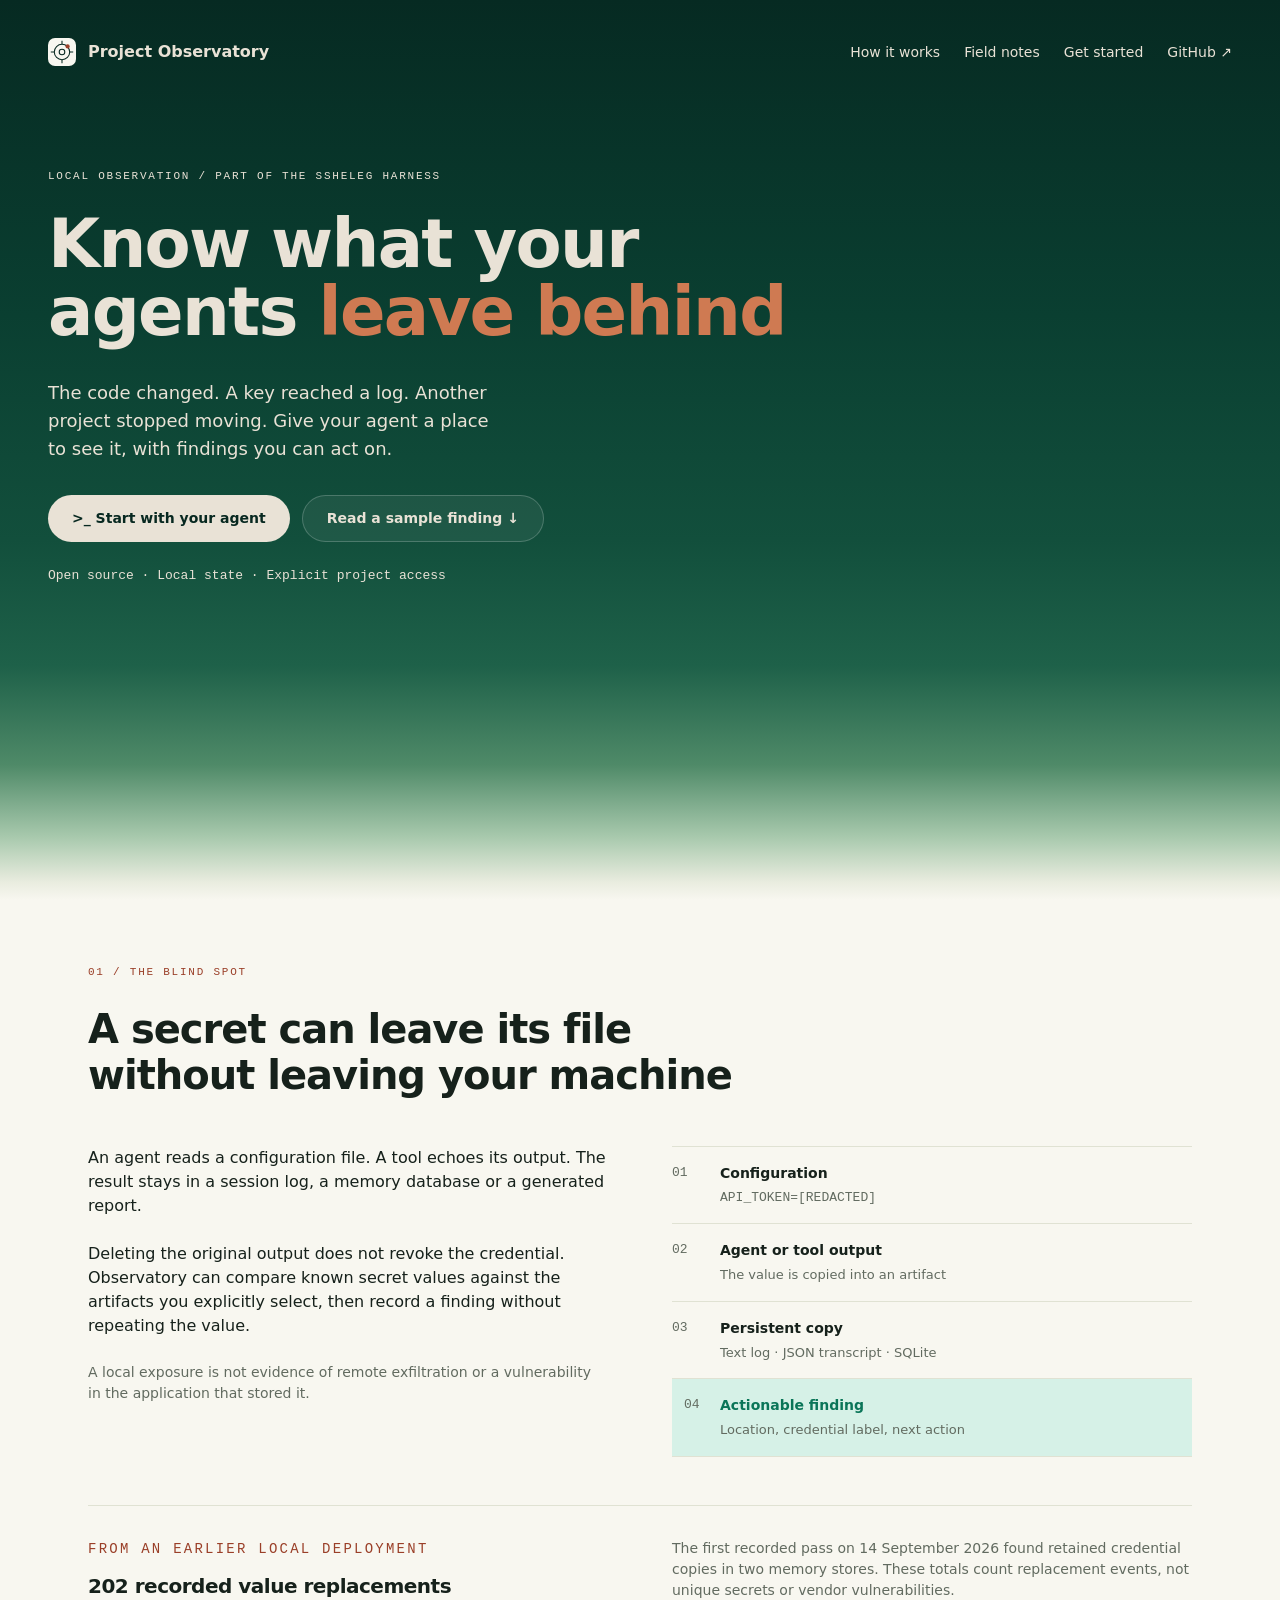
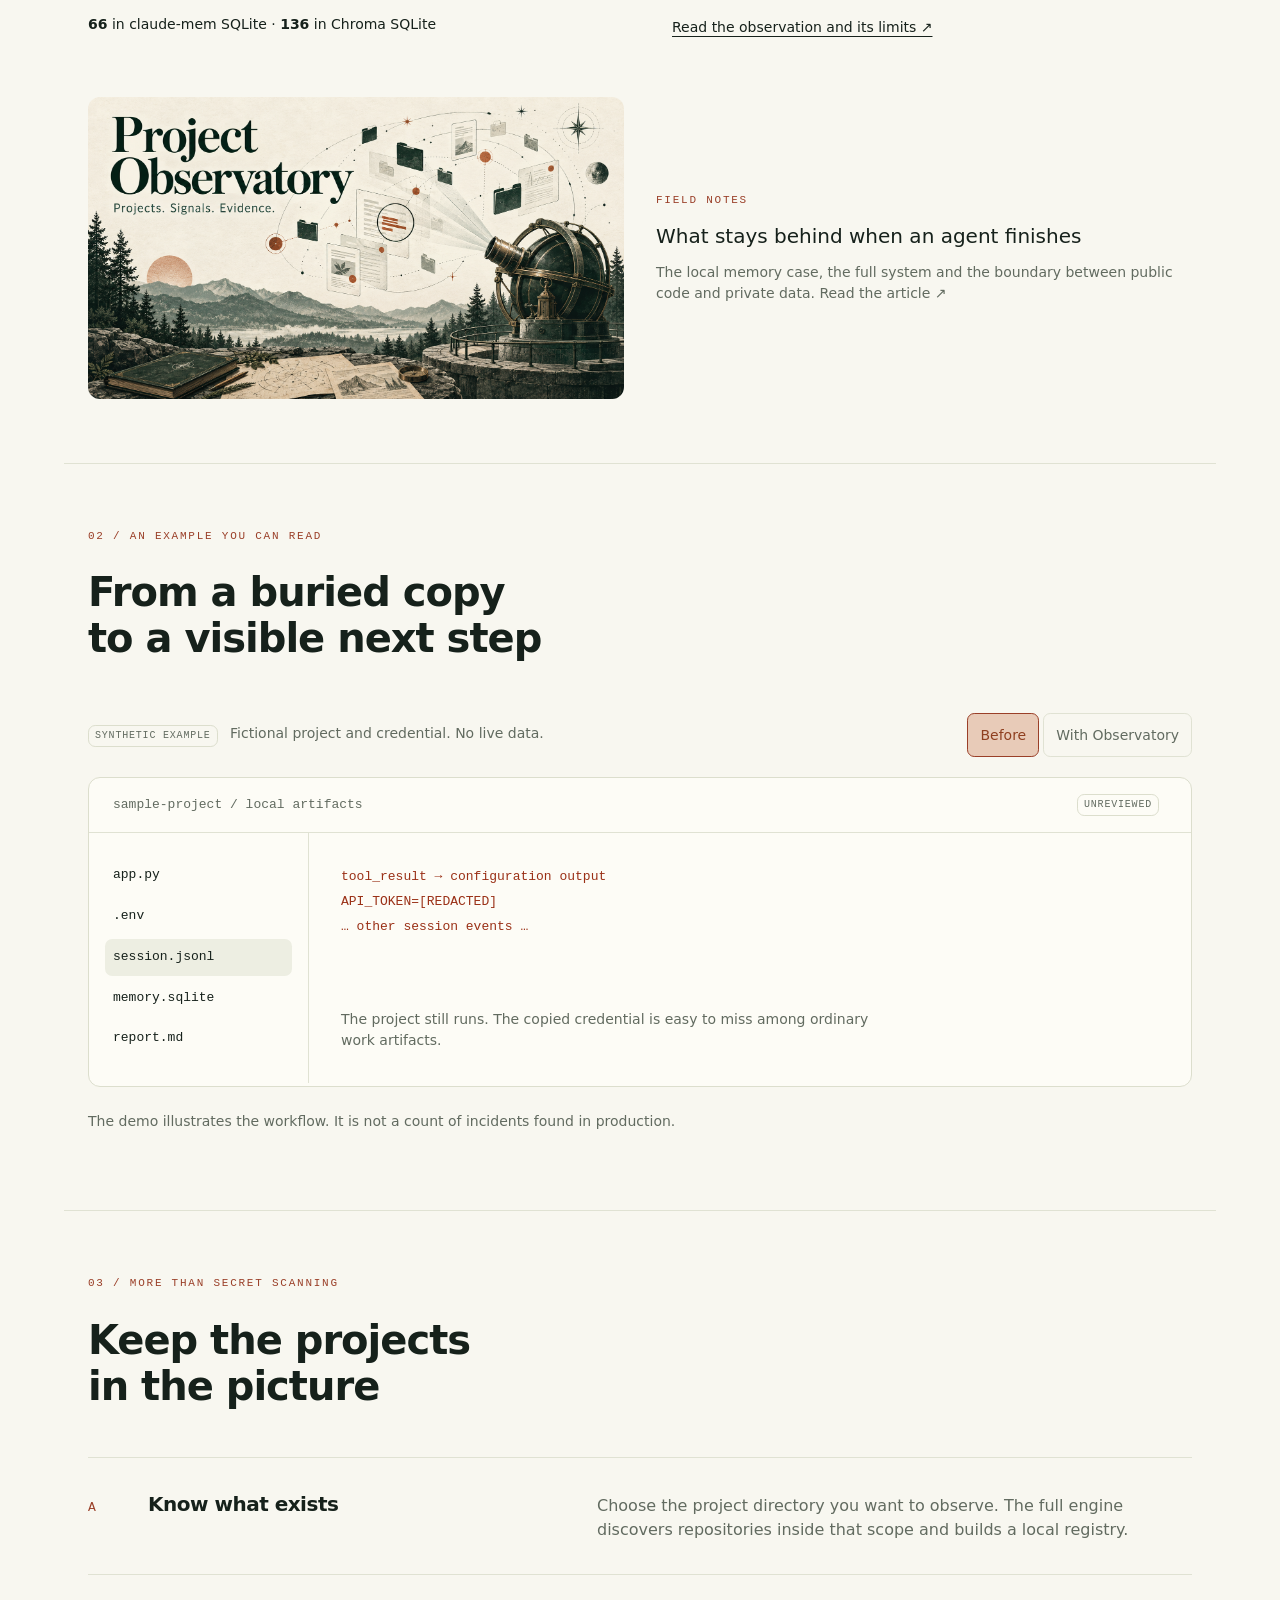
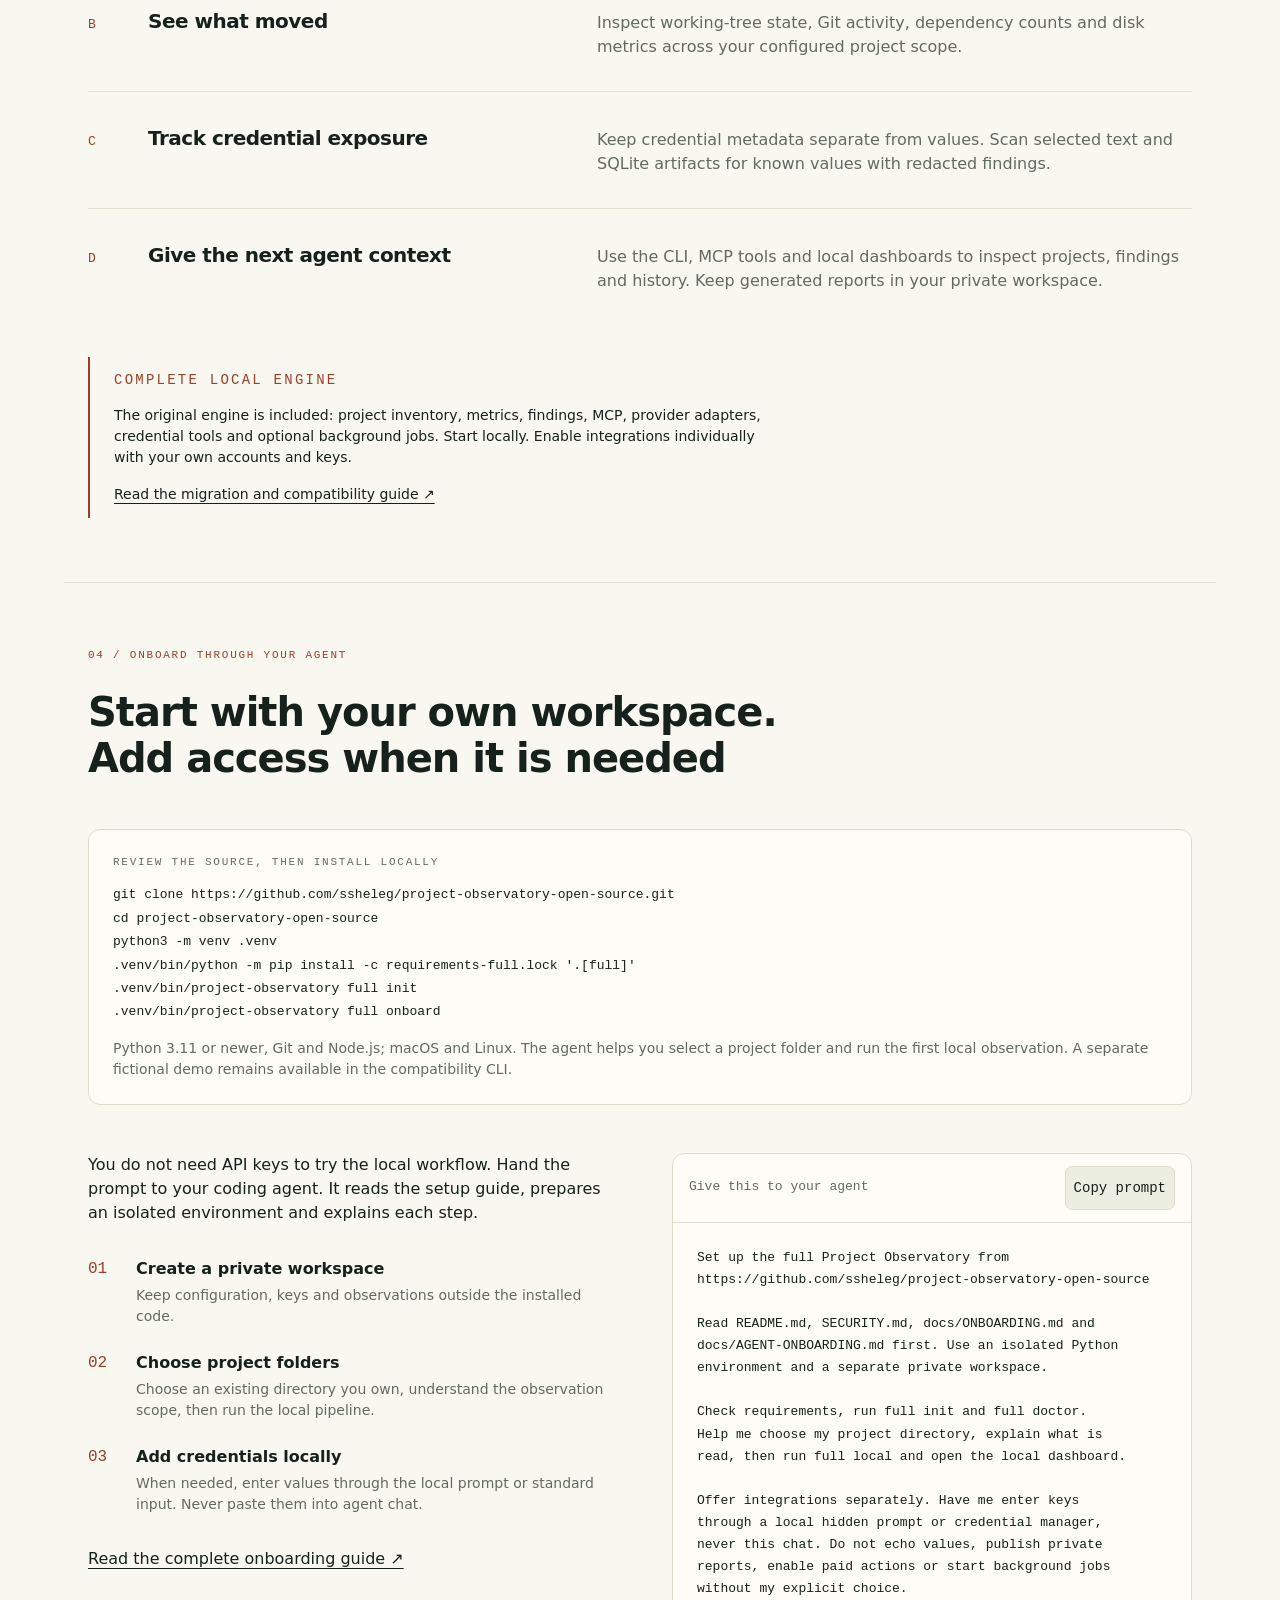
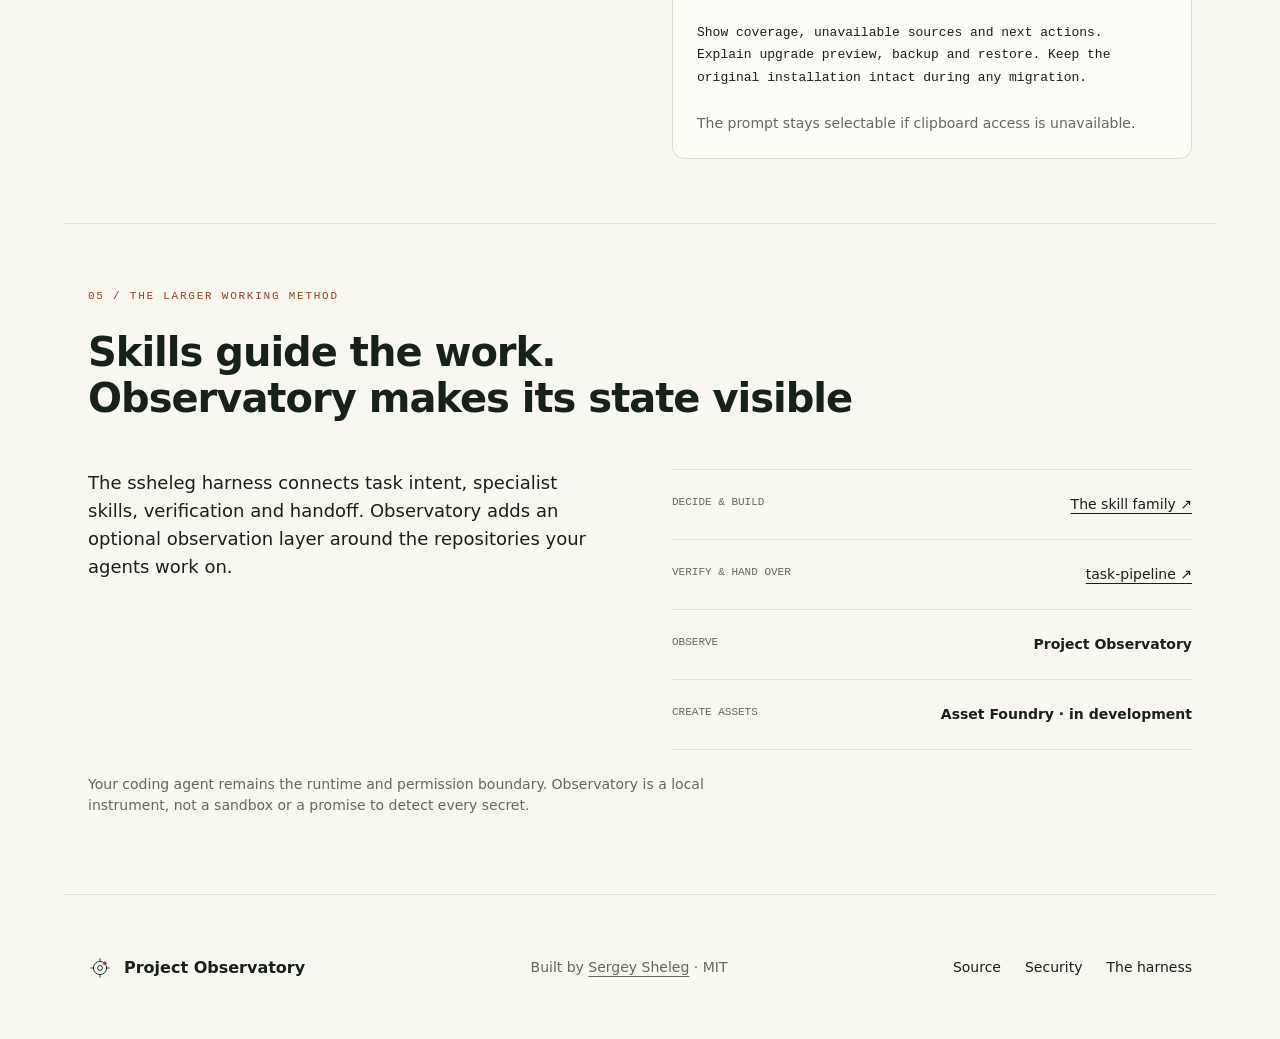
==== site/index.html @ 585d8e21 "feat: publish full Observatory engine with private workspaces and versioned upgrades" ====
<!doctype html>
<html lang="en">
<head>
<meta charset="utf-8"><meta name="viewport" content="width=device-width,initial-scale=1">
<title>Project Observatory · Know what your agents leave behind</title>
<meta name="description" content="A local observation layer for agent-operated projects. Inspect Git state, project metrics and known credential exposures. Run the full engine in your own private workspace, with agent-led onboarding.">
<link rel="canonical" href="https://observatory.sshlg.me/">
<meta name="theme-color" content="#072820">
<meta property="og:title" content="Project Observatory"><meta property="og:description" content="Know what your agents leave behind. Local project visibility and credential exposure findings, with agent-led onboarding.">
<meta property="og:image" content="https://observatory.sshlg.me/assets/observatory-cover.png"><meta name="twitter:card" content="summary_large_image"><meta name="twitter:image" content="https://observatory.sshlg.me/assets/observatory-cover.png">
<meta property="og:type" content="website"><meta property="og:url" content="https://observatory.sshlg.me/">
<link rel="icon" href="mark.svg" type="image/svg+xml"><link rel="stylesheet" href="tokens.css"><link rel="stylesheet" href="style.css">
<script type="application/ld+json">{"@context":"https://schema.org","@type":"SoftwareSourceCode","name":"Project Observatory","description":"A local observation layer for agent-operated projects","codeRepository":"https://github.com/ssheleg/project-observatory-open-source","license":"https://opensource.org/license/mit","programmingLanguage":"Python","url":"https://observatory.sshlg.me/","author":{"@type":"Person","name":"Sergey Sheleg","url":"https://sshlg.me/"}}</script>
</head>
<body>
<a class="skip" href="#main">Skip to content</a>
<main id="main">
<div class="dawn">
<header class="shell"><a class="wordmark" href="./"><img src="mark.svg" width="28" height="28" alt="">Project Observatory</a><nav aria-label="Main"><a href="#how">How it works</a><a href="field-notes/">Field notes</a><a href="#start">Get started</a><a href="https://github.com/ssheleg/project-observatory-open-source">GitHub ↗</a></nav></header>
<section class="hero shell" aria-labelledby="hero-title">
<p class="eyebrow">LOCAL OBSERVATION / PART OF THE SSHELEG HARNESS</p>
<h1 id="hero-title">Know what your<br>agents <span>leave behind</span></h1>
<p class="lede">The code changed. A key reached a log. Another project stopped moving. Give your agent a place to see it, with findings you can act on.</p>
<div class="actions"><a class="button primary" href="#start">&gt;_ Start with your agent</a><a class="button ghost" href="#how">Read a sample finding ↓</a></div>
<p class="proof">Open source · Local state · Explicit project access</p>
</section>
</div>
<section class="sheet section" id="how">
<div class="section-heading"><p class="eyebrow">01 / THE BLIND SPOT</p><h2>A secret can leave its file<br>without leaving your machine</h2></div>
<div class="split"><div class="prose"><p>An agent reads a configuration file. A tool echoes its output. The result stays in a session log, a memory database or a generated report.</p><p>Deleting the original output does not revoke the credential. Observatory can compare known secret values against the artifacts you explicitly select, then record a finding without repeating the value.</p><p class="source">A local exposure is not evidence of remote exfiltration or a vulnerability in the application that stored it.</p></div>
<div class="journey" aria-label="Credential exposure path"><div><span class="step">01</span><strong>Configuration</strong><code>API_TOKEN=[REDACTED]</code></div><div><span class="step">02</span><strong>Agent or tool output</strong><span>The value is copied into an artifact</span></div><div><span class="step">03</span><strong>Persistent copy</strong><span>Text log · JSON transcript · SQLite</span></div><div class="found"><span class="step">04</span><strong>Actionable finding</strong><span>Location, credential label, next action</span></div></div></div>
<aside class="case-study"><div><p class="eyebrow">FROM AN EARLIER LOCAL DEPLOYMENT</p><h3>202 recorded value replacements</h3><p><strong>66</strong> in claude-mem SQLite · <strong>136</strong> in Chroma SQLite</p></div><div><p>The first recorded pass on 14 September 2026 found retained credential copies in two memory stores. These totals count replacement events, not unique secrets or vendor vulnerabilities.</p><a href="https://github.com/ssheleg/project-observatory-open-source/blob/main/docs/site/CASE-STUDY.md">Read the observation and its limits ↗</a></div></aside>
<a class="story-preview" href="field-notes/"><img src="assets/observatory-cover.png" width="1672" height="941" loading="lazy" alt=""><span><span class="eyebrow">FIELD NOTES</span><strong>What stays behind when an agent finishes</strong><span>The local memory case, the full system and the boundary between public code and private data. Read the article ↗</span></span></a>
</section>
<section class="sheet section" id="example">
<div class="section-heading"><p class="eyebrow">02 / AN EXAMPLE YOU CAN READ</p><h2>From a buried copy<br>to a visible next step</h2></div>
<div class="example-top"><p><span class="tag">SYNTHETIC EXAMPLE</span> Fictional project and credential. No live data.</p><div class="switch" role="group" aria-label="Example state"><button type="button" data-state="before" aria-pressed="true">Before</button><button type="button" data-state="after" aria-pressed="false">With Observatory</button></div></div>
<div class="sample" id="sample-before"><div class="sample-label"><span>sample-project / local artifacts</span><span class="tag">UNREVIEWED</span></div><div class="sample-grid"><div class="file-list"><span>app.py</span><span>.env</span><span class="highlight">session.jsonl</span><span>memory.sqlite</span><span>report.md</span></div><div class="sample-body"><code>tool_result → configuration output<br>API_TOKEN=[REDACTED]<br>… other session events …</code><p>The project still runs. The copied credential is easy to miss among ordinary work artifacts.</p></div></div></div>
<div class="sample" id="sample-after"><div class="sample-label"><span>sample-project / exposure finding</span><span class="tag confirmed">VALUE MATCH</span></div><dl class="finding"><div><dt>Credential</dt><dd>DEMO_API_TOKEN <small>value withheld</small></dd></div><div><dt>Surface</dt><dd>Selected session transcript</dd></div><div><dt>Evidence</dt><dd>A known value matched in the selected artifact</dd></div><div><dt>Next action</dt><dd>Revoke or rotate at the provider; remove retained copies; scan again</dd></div></dl><p class="sample-foot">Detection records a finding. It does not rotate the key or erase your history automatically.</p></div>
<p class="source">The demo illustrates the workflow. It is not a count of incidents found in production.</p>
</section>
<section class="sheet section" id="projects">
<div class="section-heading"><p class="eyebrow">03 / MORE THAN SECRET SCANNING</p><h2>Keep the projects<br>in the picture</h2></div>
<div class="feature-rows"><article><span class="feature-no">A</span><h3>Know what exists</h3><p>Choose the project directory you want to observe. The full engine discovers repositories inside that scope and builds a local registry.</p></article><article><span class="feature-no">B</span><h3>See what moved</h3><p>Inspect working-tree state, Git activity, dependency counts and disk metrics across your configured project scope.</p></article><article><span class="feature-no">C</span><h3>Track credential exposure</h3><p>Keep credential metadata separate from values. Scan selected text and SQLite artifacts for known values with redacted findings.</p></article><article><span class="feature-no">D</span><h3>Give the next agent context</h3><p>Use the CLI, MCP tools and local dashboards to inspect projects, findings and history. Keep generated reports in your private workspace.</p></article></div>
<div class="boundary"><p class="eyebrow">COMPLETE LOCAL ENGINE</p><p>The original engine is included: project inventory, metrics, findings, MCP, provider adapters, credential tools and optional background jobs. Start locally. Enable integrations individually with your own accounts and keys.</p><a href="https://github.com/ssheleg/project-observatory-open-source/blob/main/docs/MIGRATION.md">Read the migration and compatibility guide ↗</a></div>
</section>
<section class="sheet section" id="start">
<div class="section-heading"><p class="eyebrow">04 / ONBOARD THROUGH YOUR AGENT</p><h2>Start with your own workspace.<br>Add access when it is needed</h2></div>
<div class="install"><span class="eyebrow">REVIEW THE SOURCE, THEN INSTALL LOCALLY</span><pre>git clone https://github.com/ssheleg/project-observatory-open-source.git
cd project-observatory-open-source
python3 -m venv .venv
.venv/bin/python -m pip install -c requirements-full.lock '.[full]'
.venv/bin/project-observatory full init
.venv/bin/project-observatory full onboard</pre><p>Python 3.11 or newer, Git and Node.js; macOS and Linux. The agent helps you select a project folder and run the first local observation. A separate fictional demo remains available in the compatibility CLI.</p></div>
<div class="split"><div class="prose"><p>You do not need API keys to try the local workflow. Hand the prompt to your coding agent. It reads the setup guide, prepares an isolated environment and explains each step.</p><ol class="setup-steps"><li><strong>Create a private workspace</strong><span>Keep configuration, keys and observations outside the installed code.</span></li><li><strong>Choose project folders</strong><span>Choose an existing directory you own, understand the observation scope, then run the local pipeline.</span></li><li><strong>Add credentials locally</strong><span>When needed, enter values through the local prompt or standard input. Never paste them into agent chat.</span></li></ol><a href="https://github.com/ssheleg/project-observatory-open-source/blob/main/docs/ONBOARDING.md">Read the complete onboarding guide ↗</a></div>
<div class="prompt-box"><div class="sample-label"><span>Give this to your agent</span><button id="copy-prompt" type="button">Copy prompt</button></div><pre id="agent-prompt">Set up the full Project Observatory from
https://github.com/ssheleg/project-observatory-open-source

Read README.md, SECURITY.md, docs/ONBOARDING.md and
docs/AGENT-ONBOARDING.md first. Use an isolated Python
environment and a separate private workspace.

Check requirements, run full init and full doctor.
Help me choose my project directory, explain what is
read, then run full local and open the local dashboard.

Offer integrations separately. Have me enter keys
through a local hidden prompt or credential manager,
never this chat. Do not echo values, publish private
reports, enable paid actions or start background jobs
without my explicit choice.

Show coverage, unavailable sources and next actions.
Explain upgrade preview, backup and restore. Keep the
original installation intact during any migration.</pre><p id="copy-status" role="status" aria-live="polite">The prompt stays selectable if clipboard access is unavailable.</p></div></div>
</section>
<section class="sheet section" id="harness">
<div class="section-heading"><p class="eyebrow">05 / THE LARGER WORKING METHOD</p><h2>Skills guide the work.<br>Observatory makes its state visible</h2></div>
<div class="split"><p class="lede-on-paper">The ssheleg harness connects task intent, specialist skills, verification and handoff. Observatory adds an optional observation layer around the repositories your agents work on.</p><div class="architecture"><div><span>DECIDE & BUILD</span><a href="https://skills.sshlg.me/">The skill family ↗</a></div><div><span>VERIFY & HAND OVER</span><a href="https://skills.sshlg.me/skills/task-pipeline/">task-pipeline ↗</a></div><div><span>OBSERVE</span><strong>Project Observatory</strong></div><div><span>CREATE ASSETS</span><strong>Asset Foundry · in development</strong></div></div></div>
<p class="source">Your coding agent remains the runtime and permission boundary. Observatory is a local instrument, not a sandbox or a promise to detect every secret.</p>
</section>
</main>
<footer class="sheet"><a class="wordmark" href="./"><img src="mark.svg" width="24" height="24" alt="">Project Observatory</a><p>Built by <a href="https://sshlg.me/">Sergey Sheleg</a> · MIT</p><nav aria-label="Footer"><a href="https://github.com/ssheleg/project-observatory-open-source">Source</a><a href="https://github.com/ssheleg/project-observatory-open-source/blob/main/SECURITY.md">Security</a><a href="https://skills.sshlg.me/harness/">The harness</a></nav></footer>
<script src="app.js" defer></script>
</body></html>
---- site/tokens.css ----
/* SHELEG Design — Field Notes token layer (open-source developer tools,
   sold on auditability rather than power).
   Copy verbatim; consume only var(--…) in components.

   The page is ONE sheet of warm paper with rules drawn on it. Sections are
   separated by a hairline, never by flipping the background. The only dark
   surface is the hero, and it dissolves INTO the paper rather than ending
   against it.

   Extracted from graphify.com on 2026-08-04 by reading its live computed
   styles. Where this file diverges from the reference it says so in a comment
   and gives the measured reason — four such corrections, all in §CONTRAST
   and §DARK. */

:root {
  color-scheme: light; /* per theme, never "light dark" — the reference sets
                          none at all, so UA controls follow the OS while the
                          page follows the class. */

  /* ---- The paper ------------------------------------------------------- */
  --bg: #f8f7f0; /* warm off-white with a green cast */
  --surface: #fdfcf6; /* card / popover — a lighter sheet */
  --surface-2: #edeee2; /* the section wash; used at 40% and 20% opacity */
  --surface-3: #e8ebdd; /* the deepest paper step */
  --line: #e0e2d3; /* THE hairline — this token does the composition */
  --line-strong: #dcdecd; /* inputs, one step down */

  /* ---- Ink ------------------------------------------------------------- */
  --ink: #16211b; /* near-black, green-cast — 15.4:1 on --bg */
  --ink-2: #232a24; /* on --surface-2 */
  --ink-soft: #626b60; /* 5.2:1 on --bg — passes AA, so it MAY carry body copy */
  --on-ink: #f8f7f0; /* the label on an ink fill */

  /* ---- Brand: rust ink on paper ---------------------------------------- */
  --brand: #9a3f28; /* 6.3:1 on --bg — safe as text on the paper */
  --brand-ink: #8f3f1f; /* 6.8:1 on --bg — the text-safe rust */
  --brand-soft: #e8cbb8; /* the rust wash (selected chip) */
  --on-brand: #f8f4ef; /* 6.2:1 on --brand */
  /* The light brand is 2.3:1 on the hero's top stop and 1.4:1 in its middle.
     Any brand-coloured text on a dark surface uses THIS instead — 4.8:1. */
  --brand-on-dark: #cf7a52;

  /* ---- Provenance: the three states of a claim -------------------------- */
  /* The pack's reason to exist. A claim is shown with its epistemic status as
     a readable label, never as a confidence number. Each state ships a fill,
     a text-safe ink, and a wash. */
  --verify: #0e9e76; /* 3.2:1 on --bg — a FILL and large-text colour ONLY */
  --verify-ink: #0a7558; /* 5.3:1 on --bg — the label colour */
  --verify-soft: #d6f1e7;
  --witness: #b3402a; /* 5.3:1 on --bg */
  --witness-ink: #9a3016; /* 7.0:1 on --bg */
  --witness-soft: #f4ded4;
  /* [EXTRACTED] → --verify-ink · [INFERRED] → --brand-ink ·
     [AMBIGUOUS] → --witness-ink.  The third mapping was not rendered on the
     reference at capture time; it is inferred from the token set, and this
     comment is the pack practising its own rule.
     Measured on these values with the gate's OKLab metric:
     --brand-ink and --witness-ink are one hue family — 3.2 apart at full
     colour, 0.8 under deuteranopia — so the state is told apart by the
     bracketed word and its border, never by colour alone. A dot, a chart
     series or a legend keyed on these three is unreadable; see Bans. */
  --danger: #c0442e; /* 4.8:1 on --bg — destructive. One hue family with --witness
     (2.8 apart, 1.2 apart in the dark theme): told apart by form, a filled control,
     never an inline tag. The reference's own values; not re-stepped here. */

  /* ---- App surfaces (see the pack's Register: workbench stays the default
     for neutral product UI; this layer is for a console that must read as the
     same paper as the marketing site). The reference's sidebar family drifts
     browner than its page family and rings violet; both are reconciled here to
     the page's own neutrals and the brand. */
  --sidebar: #fffdf9;
  --sidebar-surface: #f1ece3;
  --sidebar-line: #e8e1d5;
  --sidebar-ink: #1b1714;
  --on-sidebar: #faf7f2;

  /* ---- Charts: rust → teal, and nothing from another system ------------- */
  --chart-1: #9a3f28;
  --chart-2: #0e9e76;
  --chart-3: #f0603c;
  --chart-4: #b0563a;
  --chart-5: #6f8f5e; /* the reference ships #3b82f6 here — an unrelated blue
                         in a palette that otherwise runs rust to teal. */

  /* ---- The dawn: the hero's eight stops --------------------------------- */
  /* The dark has no edge. It resolves into --bg at 100%. */
  --dawn-1: #062a22;
  --dawn-2: #0a3f31;
  --dawn-3: #124f3c;
  --dawn-4: #1e6149;
  --dawn-5: #4f8a68; /* white body copy is 4.1:1 here — content must END
                        before the gradient reaches this stop. */
  --dawn-6: #a8c9ad;
  --dawn-7: #e9ecdf;
  --hero-dawn: linear-gradient(
    var(--dawn-1) 0%,
    var(--dawn-2) 35%,
    var(--dawn-3) 60%,
    var(--dawn-4) 74%,
    var(--dawn-5) 85%,
    var(--dawn-6) 93%,
    var(--dawn-7) 98%,
    var(--bg) 100%
  );
  --hero-vignette: radial-gradient(
    72% 58% at 32% 42%,
    rgba(4, 30, 23, 0.28),
    transparent 74%
  );
  /* Film grain, inline so it costs no request. */
  --grain: url("data:image/svg+xml,%3Csvg xmlns='http://www.w3.org/2000/svg' width='150' height='150'%3E%3Cfilter id='g'%3E%3CfeTurbulence type='fractalNoise' baseFrequency='0.82' numOctaves='3'/%3E%3C/filter%3E%3Crect width='150' height='150' filter='url(%23g)' opacity='0.5'/%3E%3C/svg%3E");
  --grain-opacity: 0.06;
  /* The ambient layer is NOTATION, not particles: mathematical and logical
     glyphs at this opacity, a few of which flip to --verify (see --dur-sym). */
  --sym-op: 0.14;

  /* ---- One dark family, not three -------------------------------------- */
  /* The reference paints three unrelated dark palettes: a warm-brown theme, a
     forest band, and a navy terminal. This pack keeps the forest — it is the
     hero's own gradient and the only one the page argues for. */
  --deep: #072820; /* [CORRECTED 2026-08-08] this said "full-bleed dark band",
                      which names the one thing the pack's Bans forbid. It is
                      the dawn's darkest step, and it is legal only on a
                      BOUNDED dark surface. Nothing consumes it directly today;
                      --deep-2 and --deep-3 below are the terminal. */
  --deep-2: #0b332a; /* the terminal's header bar */
  --deep-3: #041d17; /* the terminal body — a darker step of the SAME family,
                        where the reference switches to navy #0b101d */
  --on-deep: #e9e2d6;
  --line-on-deep: rgba(255, 255, 255, 0.1);
  --line-on-deep-strong: rgba(255, 255, 255, 0.2);
  --fill-on-deep: rgba(255, 255, 255, 0.06);

  /* ---- Elevation is a RING, not a shadow -------------------------------- */
  --ring-hairline: 0 0 0 1px var(--line);
  --ring-brand: 0 0 0 1px rgba(154, 63, 40, 0.5);
  --ring-inset: inset 0 0 0 1px rgba(255, 255, 255, 0.04); /* panels on dark */
  --shadow-sm: 0 1px 3px rgba(0, 0, 0, 0.1), 0 1px 2px -1px rgba(0, 0, 0, 0.1);
  --shadow-lg: 0 10px 15px -3px rgba(0, 0, 0, 0.1),
    0 4px 6px -4px rgba(0, 0, 0, 0.1);
  --shadow-float: 0 32px 64px -28px rgba(26, 22, 12, 0.45); /* WARM, not grey —
                        the one deep shadow in the system */
  --focus-ring: var(--brand);

  /* ---- Radii: one root, a proportional ramp ---------------------------- */
  /* Change --radius and the whole system moves together. Never hardcode px. */
  --radius: 0.75rem; /* 12px */
  --radius-xs: calc(var(--radius) * 0.25); /* 3px  — icon squares */
  --radius-sm: calc(var(--radius) * 0.6); /* 7.2px — chips, provenance tags */
  --radius-md: calc(var(--radius) * 0.8); /* 9.6px — inner blocks */
  --radius-lg: var(--radius); /* 12px  — cards, panels, buttons */
  --radius-xl: calc(var(--radius) * 1.4); /* 16.8px — media wells */
  --radius-2xl: calc(var(--radius) * 1.8); /* 21.6px — the largest panel */
  --radius-pill: 999px; /* nav, primary CTA, badges */

  /* ---- Spacing & measure ----------------------------------------------- */
  --s1: 4px;
  --s2: 8px;
  --s3: 12px;
  --s4: 16px;
  --s5: 24px;
  --s6: 32px;
  --s7: 48px;
  --s8: 64px;
  --section-pad-y: var(--s8); /* 64px at md; 16px below it */
  --content-max: 1152px; /* the default column */
  --wide-max: 1400px; /* the graph viewer / full-width figures */
  --shell-max: 1920px; /* hero and nav shell */
  --prose-max: 672px;
  --lede-max: 448px;
  --crop-inset: 14px; /* the crop marks' distance from the edge */
  --crop-len: 0.75rem; /* 12px arms */

  /* ---- Hero & viewport -------------------------------------------------- */
  /* svh, not vh: with vh the gradient reflows when mobile browser chrome
     collapses. dvh goes behind @supports (height: 100dvh) at the use site. */
  --hero-min-h: 100svh;
  --bar-h: 38px; /* the announcement bar — a real layout participant: the nav
                    sits at top: var(--bar-h) and transitions `top` over 300ms
                    when it is dismissed. Set to 0px when closed. */
  --hero-line-cap: 3; /* the headline's line ceiling — at 1.02 leading a fourth
                         line closes into a block and the dawn stops reading */
  /* The page's ONLY fluid size. Everything else steps at the breakpoints:
     40rem / 48rem / 64rem / 80rem / 96rem, plus a max-width: 639px branch. */
  --t-caption-fluid: clamp(0.8125rem, 0.2rem + 2vw, 2.125rem);

  /* ---- Type ------------------------------------------------------------ */
  /* Display: Bricolage Grotesque. Variable upstream (opsz 12..96, wdth 75..100,
     wght 200..800) and it has NO ITALIC — see the pack's Bans. Substitutes with
     the same voice and a real 600: Archivo, Space Grotesque, Darker Grotesque. */
  --font-display: "Bricolage Grotesque", "Archivo", system-ui, sans-serif;
  --font-sans: "Geist", system-ui, -apple-system, sans-serif;
  --font-mono: "Geist Mono", ui-monospace, "SF Mono", monospace;

  --weight-display: 600;
  --weight-display-quiet: 400; /* the deliberately softer section heading */
  --weight-body: 400;
  --weight-body-strong: 600;

  --t-hero: 67.2px;
  --t-h1: 44px;
  --t-h2: 40px;
  --t-h3: 30px;
  --t-h4: 20px;
  --t-h5: 15px; /* the card title */
  --t-lede: 18px;
  --t-body: 16px;
  --t-sm: 14px;
  --t-eyebrow: 0.6875rem; /* 11px */
  --t-tag: 10px;
  --t-mono: 13px; /* the terminal */

  --lh-hero: 1.02;
  --lh-display: 1.15;
  --lh-h4: 1.4;
  --lh-body: 1.5;
  --lh-lede: 1.556;
  --lh-mono: 1.625;
  --lh-eyebrow: 1; /* the eyebrow sits on its own baseline */

  /* One authored decision, not five: every display size tracks at -0.025em. */
  --track-display: -0.025em;
  --track-eyebrow: 0.16em;
  --track-eyebrow-wide: 0.18em;
  --track-tag: 0.08em;
  --track-tab: 0.05em;

  /* ---- Motion: two eases, two jobs ------------------------------------- */
  --ease-ui: cubic-bezier(0.4, 0, 0.2, 1); /* state changes */
  --ease-reveal: cubic-bezier(0.22, 1, 0.36, 1); /* scroll entry */
  --dur-ui: 0.15s; /* every control */
  --dur-reveal: 0.5s; /* opacity + transform on entry */
  --dur-sym: 6s; /* one hero glyph flickering to --verify */
  --dur-marquee: 40s;
  /* The ONLY hue that ever animates is --verify. The rust never moves: the
     moment the brand animates it stops reading as an identity and starts
     reading as a status. */

  background-color: var(--bg);
  color: var(--ink);

  /* Core role vocabulary — every pack resolves --bg, --ink and --accent, so a
     cross-pack document can name them truthfully. Alias, never a new colour. */
  /* @role accent: --brand — this pack's ONE functional accent. It is not
     aliased to --accent because that would make it a status peer, and the
     palette gate measures it 5.5 from --danger (hard floor 10). */
}

/* The dark twin. Warm, one family, and clean on contrast throughout —
   17.0:1 for body ink, 8.3:1 for verify, 5.9:1 for the brand. */
[data-theme="dark"],
.dark {
  /* The dawn hero is a LIGHT-THEME object, and this is measured rather than decided.
     The reference's own `.dark` block declares 43 tokens and not one of them is a
     dawn stop — so the gradient has no dark counterpart there either. Left
     un-redeclared, `--hero-dawn` kept its light ramp and ended on #e9ecdf at 98%
     meeting the dark field at 100%: a near-white hard edge across two percent of the
     gradient, which this pack's own Bans forbid. In dark the hero is the flat field.
     Re-read 2026-08-26 (B-112). */
  --hero-dawn: var(--bg);

  color-scheme: dark;

  --bg: #14110e;
  --surface: #1c1815;
  --surface-2: #262019;
  --surface-3: #262019;
  --line: rgba(255, 255, 255, 0.1);
  --line-strong: rgba(255, 255, 255, 0.14);

  --ink: #f7f3ec;
  --ink-2: #f7f3ec;
  --ink-soft: #a89e8f; /* 7.1:1 — comfortably AA */
  --on-ink: #14110e;

  --brand: #cf7a52; /* 5.9:1 on --bg */
  --brand-ink: #cf7a52;
  --brand-soft: #2e1c12;
  --on-brand: #14110e;
  --brand-on-dark: #cf7a52; /* already the dark value */

  --verify: #2bc0a8; /* 8.3:1 on --bg — safe as text here, unlike the light theme */
  --verify-ink: #2bc0a8;
  --verify-soft: #14312a;
  --witness: #e06a4f; /* 5.7:1 on --bg */
  --witness-ink: #e06a4f;
  --witness-soft: #341711;
  --danger: #e5654c;

  --sidebar: #1c1815;
  --sidebar-surface: #262019;
  --sidebar-line: rgba(255, 255, 255, 0.1);
  --sidebar-ink: #f7f3ec;
  --on-sidebar: #14110e;

  --chart-1: #cf7a52;
  --chart-2: #2bc0a8;
  --chart-3: #f0603c;
  --chart-4: #cf7a52;
  --chart-5: #8fae7a;

  --ring-brand: 0 0 0 1px rgba(207, 122, 82, 0.5);
  --shadow-float: 0 32px 64px -28px rgba(0, 0, 0, 0.6);
  --focus-ring: var(--brand);
}

/* The base layer, and it is a synthesis rule rather than a weight or a style.
   Bricolage Grotesque has no italic, so an `<em>` in a display heading gets a
   browser-slanted fake — the "irregularity is the whole personality" argument in the
   Gotchas, undone by a shear transform. `font-synthesis-style: none` refuses the
   fake without touching Geist's real italic, which the body copy does use. The
   declared `font-style` is the UA's own value, stated so the rule says what it keeps
   as well as what it removes. */
em, i { font-style: italic; font-synthesis-style: none; }

/* The reference ships a reduced-motion branch for every animated class, which
   is the right posture and this pack requires it. Durations collapse; the
   reveal resolves to its final state instead of transitioning to it. */
@media (prefers-reduced-motion: reduce) {
  :root {
    --dur-ui: 0s;
    --dur-reveal: 0s;
    --dur-sym: 0s;
    --dur-marquee: 0s;
  }
}
---- site/style.css ----
*{box-sizing:border-box}html{scroll-behavior:auto}body{margin:0;background:var(--bg);color:var(--ink);font:var(--t-body)/var(--lh-body) var(--font-sans)}a{color:inherit;text-underline-offset:4px}button{font:inherit;cursor:pointer}a:focus-visible,button:focus-visible{outline:2px solid var(--focus-ring);outline-offset:4px}button[hidden],[hidden]{display:none!important}.skip{position:absolute;top:-80px;left:16px;z-index:20;background:var(--bg);padding:12px;color:var(--ink)}.skip:focus{top:12px}.shell{max-width:var(--shell-max);margin:auto;padding-inline:var(--s7)}.sheet{max-width:var(--content-max);margin:auto;padding-inline:var(--s5)}.dawn{background:var(--hero-dawn);color:var(--on-deep);min-height:100svh;padding-bottom:160px}header{display:flex;justify-content:space-between;align-items:center;gap:24px;min-height:104px}nav{display:flex;align-items:center;gap:var(--s5);font-size:var(--t-sm)}nav a{text-decoration:none}nav a:hover{text-decoration:underline}.wordmark{display:flex;gap:var(--s3);align-items:center;text-decoration:none;font-weight:600;font-size:var(--t-body);white-space:nowrap}.hero{padding-top:var(--s8);padding-bottom:var(--s7)}.eyebrow{font:var(--t-eyebrow)/1.6 var(--font-mono);letter-spacing:var(--track-eyebrow);margin:0 0 var(--s5);text-transform:uppercase}.hero .eyebrow{color:var(--on-deep)}h1,h2,h3{font-family:var(--font-display);font-optical-sizing:auto;letter-spacing:var(--track-display);font-weight:var(--weight-display);margin:0}h1{font-size:var(--t-hero);line-height:var(--lh-hero);max-width:900px}h1 span{color:var(--brand-on-dark)}.lede{font-size:var(--t-lede);line-height:var(--lh-lede);max-width:var(--lede-max);margin:var(--s6) 0}.actions{display:flex;gap:var(--s3);flex-wrap:wrap}.button{display:inline-flex;align-items:center;justify-content:center;min-height:46px;padding:var(--s3) var(--s5);border-radius:var(--radius-pill);text-decoration:none;font-size:var(--t-sm);font-weight:600}.primary{background:var(--on-deep);color:var(--deep)}.ghost{background:var(--fill-on-deep);border:1px solid var(--line-on-deep-strong);color:var(--on-deep)}.button:hover{opacity:.85}.proof{font:var(--t-mono)/1.6 var(--font-mono);margin:var(--s5) 0 0;color:var(--on-deep)}.section{padding-top:var(--s8);padding-bottom:var(--s8);border-bottom:1px solid var(--line)}.section-heading{margin-bottom:var(--s7)}.section-heading .eyebrow{color:var(--brand)}h2{font-size:var(--t-h2);line-height:var(--lh-display)}.split{display:grid;grid-template-columns:1fr 1fr;gap:var(--s8);align-items:start}.prose{max-width:var(--prose-max)}.prose p:first-child{margin-top:0}.prose p{margin-bottom:var(--s5)}.source{font-size:var(--t-sm);color:var(--ink-soft);max-width:var(--prose-max);margin-top:var(--s5)}.journey{border-top:1px solid var(--line)}.journey>div{position:relative;border-bottom:1px solid var(--line);padding:var(--s4) var(--s4) var(--s4) var(--s7);display:grid;gap:var(--s1)}.journey .step{position:absolute;left:0;top:var(--s4);font:var(--t-mono)/1.6 var(--font-mono);color:var(--ink-soft)}.journey strong{font-size:var(--t-sm)}.journey span:not(.step),.journey code{font-size:var(--t-mono);color:var(--ink-soft)}.journey .found{background:var(--verify-soft);padding-left:var(--s7)}.journey .found .step{left:var(--s3)}.journey .found strong{color:var(--verify-ink)}.example-top{display:flex;justify-content:space-between;gap:var(--s5);align-items:center;margin-bottom:var(--s4)}.example-top p{font-size:var(--t-sm);color:var(--ink-soft)}.tag{display:inline-block;font:var(--t-tag)/1.6 var(--font-mono);letter-spacing:var(--track-tag);border:1px solid var(--line-strong);border-radius:var(--radius-sm);padding:2px 6px;margin-right:var(--s2);color:var(--ink-soft)}.switch{display:flex;gap:var(--s1);flex-shrink:0}.switch button{background:transparent;border:1px solid var(--line);padding:var(--s2) var(--s3);border-radius:var(--radius-sm);font-size:var(--t-sm);color:var(--ink-soft);min-height:44px}.switch button[aria-pressed=true]{background:var(--brand-soft);border-color:var(--brand);color:var(--brand-ink)}.sample{border:1px solid var(--line-strong);border-radius:var(--radius-lg);overflow:hidden;min-height:310px;background:var(--surface)}.sample-label{display:flex;gap:var(--s3);justify-content:space-between;align-items:center;padding:var(--s4) var(--s5);border-bottom:1px solid var(--line);font:var(--t-mono)/1.6 var(--font-mono);color:var(--ink-soft)}.sample-grid{display:grid;grid-template-columns:220px 1fr;min-height:250px}.file-list{display:flex;flex-direction:column;border-right:1px solid var(--line);padding:var(--s5) var(--s4);gap:var(--s1);font:var(--t-mono)/1.6 var(--font-mono)}.file-list span{padding:var(--s2)}.file-list .highlight{background:var(--surface-2);border-radius:var(--radius-sm)}.sample-body{padding:var(--s6);display:flex;flex-direction:column;justify-content:space-between;gap:var(--s5)}.sample-body code{font:var(--t-mono)/1.9 var(--font-mono);color:var(--witness-ink)}.sample-body p{max-width:540px;margin:0;font-size:var(--t-sm);color:var(--ink-soft)}.confirmed{color:var(--verify-ink);border-color:var(--verify-ink)}.finding{margin:0;padding:var(--s4) var(--s5)}.finding>div{display:grid;grid-template-columns:140px 1fr;padding:var(--s3) 0;border-bottom:1px solid var(--line)}.finding>div:last-child{border:0}.finding dt{font-size:var(--t-sm);color:var(--ink-soft)}.finding dd{margin:0;font-size:var(--t-sm)}.finding small{color:var(--ink-soft);margin-left:var(--s2)}.sample-foot{font-size:var(--t-sm);color:var(--ink-soft);padding:0 var(--s5) var(--s5);margin:0}.feature-rows article{display:grid;grid-template-columns:36px 1fr 1.4fr;gap:var(--s5);padding:var(--s6) 0;border-top:1px solid var(--line);align-items:baseline}.feature-no{font:var(--t-mono)/1.6 var(--font-mono);color:var(--brand)}h3{font-size:var(--t-h4);line-height:var(--lh-h4)}.feature-rows p{margin:0;color:var(--ink-soft)}.boundary{margin-top:var(--s6);border-left:2px solid var(--brand);padding:var(--s3) var(--s5)}.boundary .eyebrow{margin-bottom:var(--s2);color:var(--brand)}.boundary p{max-width:var(--prose-max);font-size:var(--t-sm)}.boundary a{font-size:var(--t-sm)}.setup-steps{list-style:none;counter-reset:step;padding:0;margin:var(--s6) 0}.setup-steps li{counter-increment:step;position:relative;padding-left:var(--s7);margin:var(--s5) 0}.setup-steps li:before{content:'0' counter(step);position:absolute;left:0;color:var(--brand);font-family:var(--font-mono)}.setup-steps strong,.setup-steps span{display:block}.setup-steps span{font-size:var(--t-sm);color:var(--ink-soft);margin-top:var(--s1)}.prompt-box{border:1px solid var(--line-strong);background:var(--surface);border-radius:var(--radius-lg);overflow:hidden}.prompt-box .sample-label{padding:var(--s3) var(--s4)}.prompt-box button{font-size:var(--t-sm);color:var(--ink);border:1px solid var(--line-strong);background:var(--surface-2);border-radius:var(--radius-sm);padding:var(--s2);min-height:44px}.prompt-box pre{white-space:pre-wrap;overflow-wrap:anywhere;padding:var(--s5);font:var(--t-mono)/1.7 var(--font-mono);margin:0}.prompt-box>p{margin:0;padding:0 var(--s5) var(--s5);font-size:var(--t-sm);color:var(--ink-soft)}.lede-on-paper{font-size:var(--t-lede);line-height:var(--lh-lede);margin:0}.architecture{border-top:1px solid var(--line)}.architecture>div{display:flex;justify-content:space-between;gap:var(--s4);padding:var(--s5) 0;border-bottom:1px solid var(--line)}.architecture span{font:var(--t-eyebrow)/1.6 var(--font-mono);color:var(--ink-soft)}.architecture a,.architecture strong{font-size:var(--t-sm)}footer{padding-block:var(--s7);display:flex;flex-wrap:wrap;gap:var(--s5);align-items:center;justify-content:space-between}footer p{font-size:var(--t-sm);color:var(--ink-soft)}@media(min-width:96rem){.hero{padding-left:calc((100vw - var(--content-max))/2);padding-top:100px}.shell>nav{padding-right:var(--s5)}}@media(max-width:63.99rem){.shell{padding-inline:var(--s5)}.split{gap:var(--s6)}h1{font-size:var(--t-h1)}.dawn{min-height:800px}nav{gap:var(--s4)}.example-top{align-items:start;flex-direction:column}.hero{padding-top:var(--s7)}}@media(max-width:47.99rem){header{align-items:start;padding-block:var(--s5);min-height:auto;flex-direction:column;gap:var(--s4)}header nav{width:100%;justify-content:space-between;font-size:var(--t-mono)}.hero{padding-top:var(--s7)}h1{font-size:36px}h2{font-size:var(--t-h3)}.eyebrow{font-size:10px;letter-spacing:.1em}.dawn{min-height:850px;padding-bottom:200px}.section{padding-block:var(--s7)}.section-heading{margin-bottom:var(--s6)}.sheet,.shell{padding-inline:var(--s4)}.split{grid-template-columns:1fr;gap:var(--s6)}.sample-grid{grid-template-columns:1fr}.file-list{display:none}.sample-body{padding:var(--s5);min-height:230px}.sample-label{padding:var(--s3);font-size:11px;flex-wrap:wrap}.feature-rows article{grid-template-columns:24px 1fr;gap:var(--s3)}.feature-rows p{grid-column:2}.finding{padding:var(--s3)}.finding>div{grid-template-columns:1fr;gap:var(--s1)}.architecture>div{align-items:baseline}.architecture span{font-size:10px}.source{font-size:var(--t-mono)}footer{align-items:start;flex-direction:column}footer p{margin:0}.proof{font-size:11px}.lede{font-size:var(--t-body)}.prompt-box pre{font-size:12px;padding:var(--s4)}}

.case-study{display:grid;grid-template-columns:1fr 1fr;gap:var(--s8);border-top:1px solid var(--line);margin-top:var(--s7);padding-top:var(--s6)}.case-study .eyebrow{color:var(--brand);margin-bottom:var(--s3)}.case-study p,.case-study a{font-size:var(--t-sm)}.case-study>div:last-child p{margin-top:0;color:var(--ink-soft)}@media(max-width:47.99rem){.case-study{grid-template-columns:1fr;gap:var(--s4)}}

.install{border:1px solid var(--line-strong);border-radius:var(--radius-lg);padding:var(--s5);margin-bottom:var(--s7);background:var(--surface)}.install .eyebrow{color:var(--ink-soft);display:block;margin-bottom:var(--s3)}.install pre{font:var(--t-mono)/1.8 var(--font-mono);white-space:pre-wrap;overflow-wrap:anywhere;margin:0}.install p{font-size:var(--t-sm);color:var(--ink-soft);margin-bottom:0}

header nav{flex-wrap:wrap}.story-preview{display:grid;grid-template-columns:1fr 1fr;gap:var(--s6);align-items:center;margin-top:var(--s7);text-decoration:none}.story-preview img{display:block;width:100%;height:auto;border-radius:var(--radius-lg)}.story-preview>span{display:grid;gap:var(--s3)}.story-preview .eyebrow{margin:0;color:var(--brand)}.story-preview strong{font:var(--t-h4)/var(--lh-h4) var(--font-display)}.story-preview>span>span:last-child{font-size:var(--t-sm);color:var(--ink-soft)}.story-preview:hover strong{text-decoration:underline}.article-shell{max-width:1000px;margin:auto;padding:var(--s5)}.article-header{padding-block:var(--s7)}.article-header h1{font-size:clamp(36px,6vw,66px);line-height:1.1;max-width:900px}.article-cover{display:block;width:100%;height:auto;border-radius:var(--radius-lg)}.article-body{max-width:680px;margin:var(--s7) auto;font-size:18px;line-height:1.75}.article-body h2{font-size:30px;margin-top:var(--s7);margin-bottom:var(--s4)}.article-body p{margin:var(--s4) 0}.article-body li{margin:var(--s3) 0}.article-body code{font-size:.85em;overflow-wrap:anywhere}.article-body blockquote{border-left:2px solid var(--brand);margin:var(--s5) 0;padding:var(--s2) var(--s5);color:var(--ink-soft)}.article-meta{font:var(--t-mono)/1.7 var(--font-mono);color:var(--ink-soft);margin-top:var(--s5)}@media(max-width:47.99rem){header nav{justify-content:flex-start;gap:var(--s3) var(--s5)}.story-preview{grid-template-columns:1fr}.article-shell{padding-inline:var(--s4)}.article-body{font-size:16px}.article-header{padding-block:var(--s6)}.architecture>div{flex-wrap:wrap}.architecture strong{text-align:right;overflow-wrap:anywhere}}
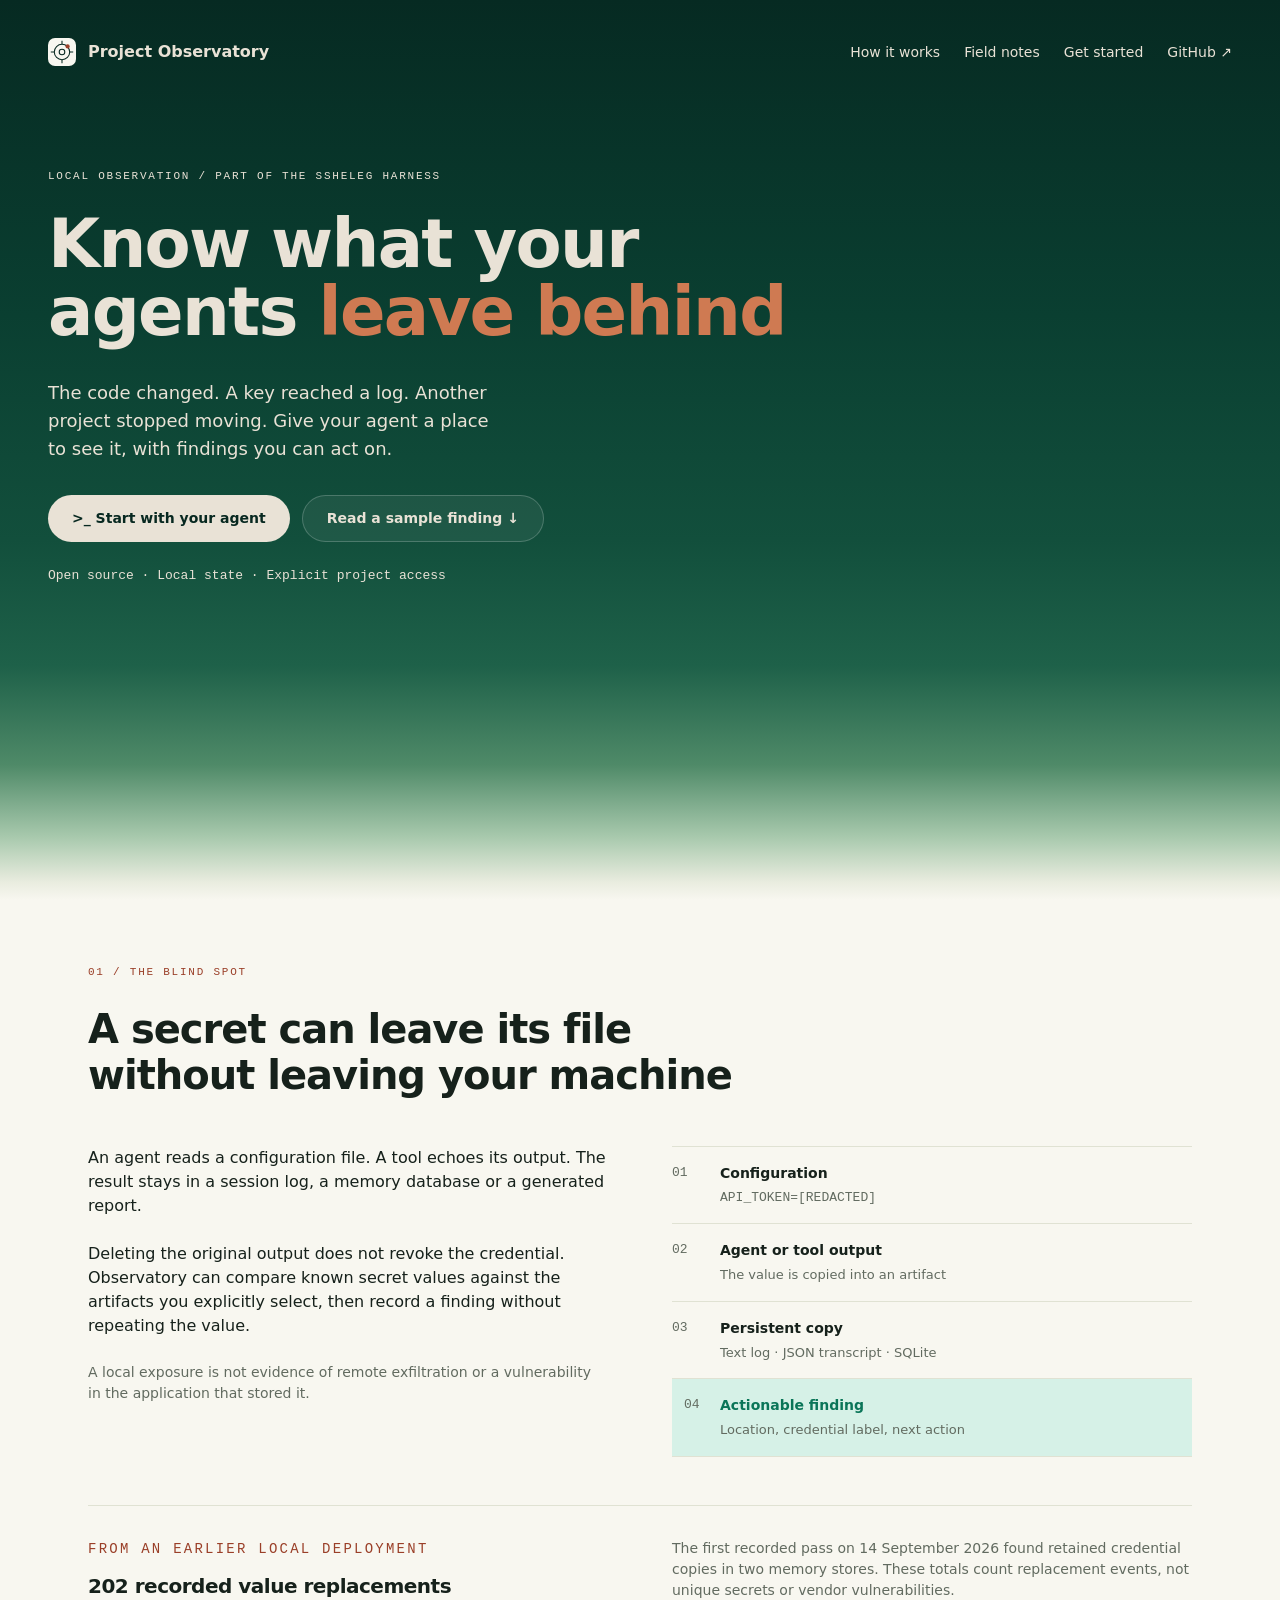
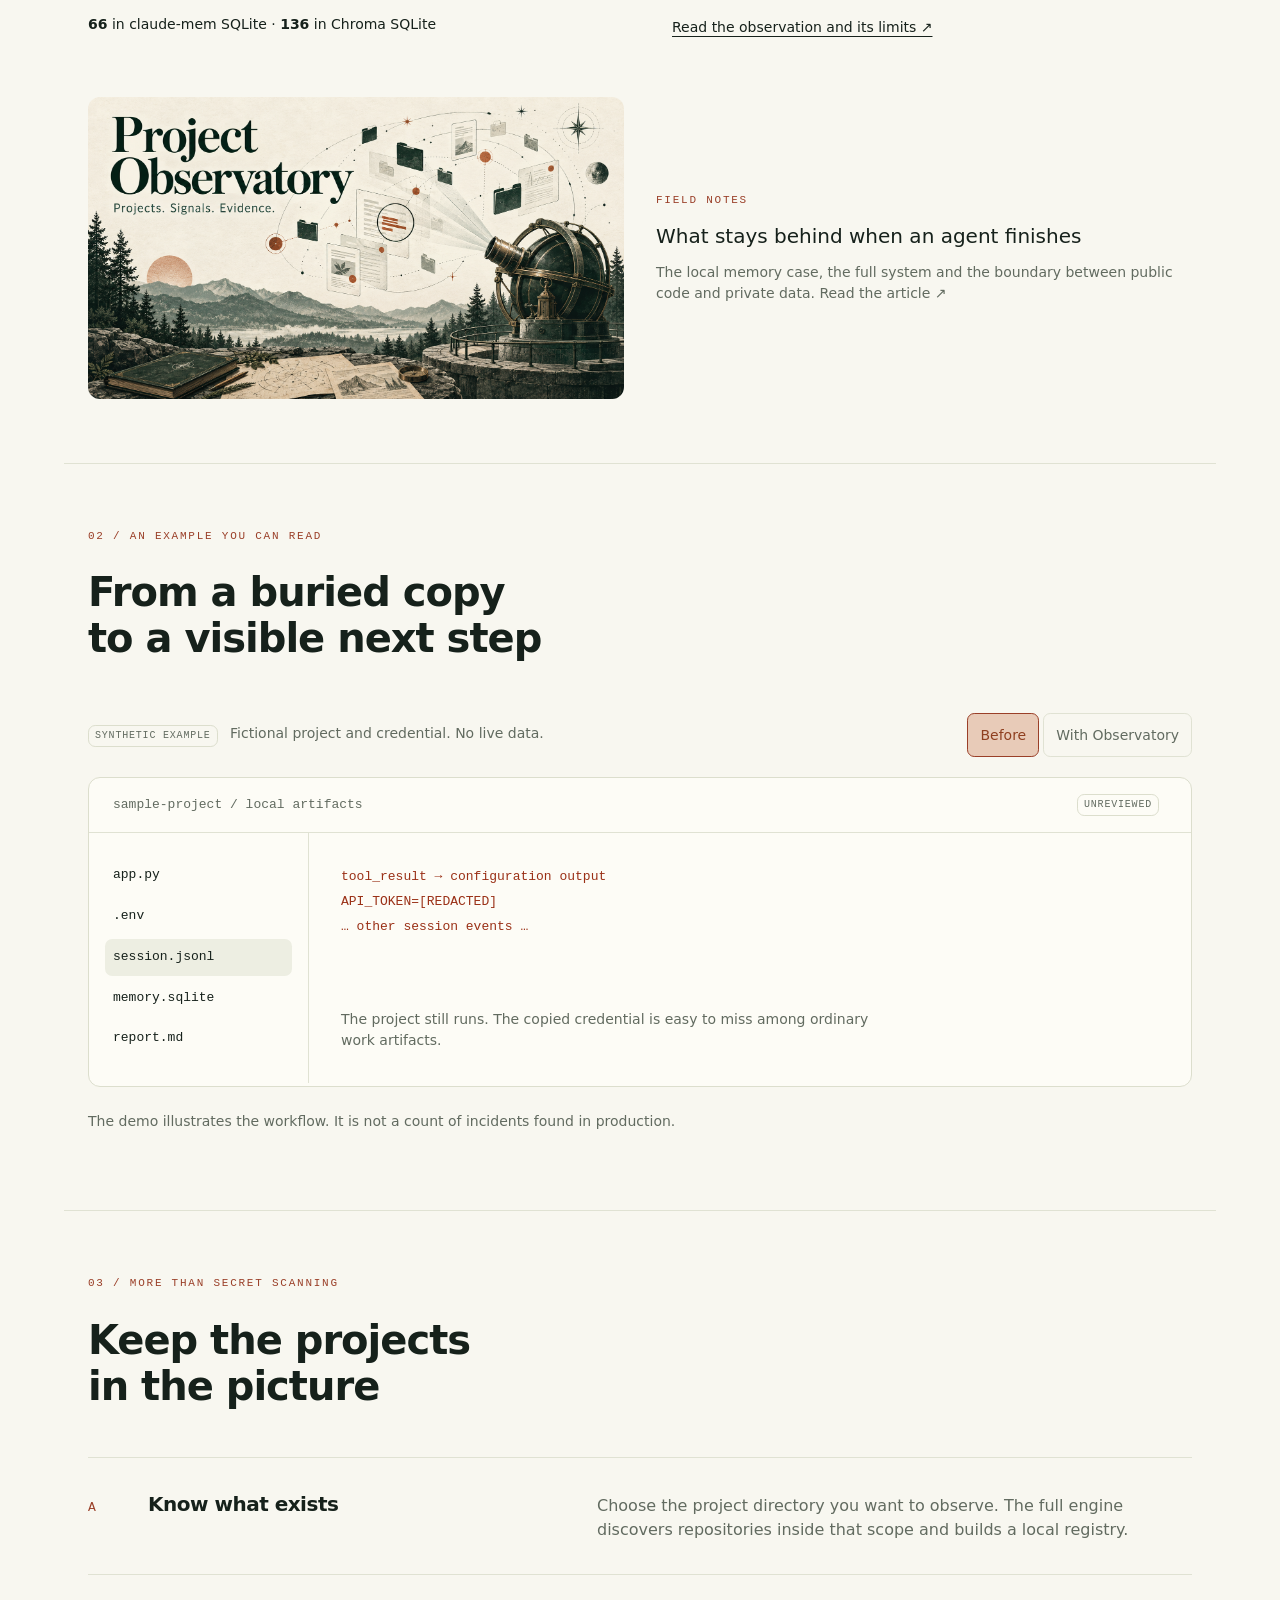
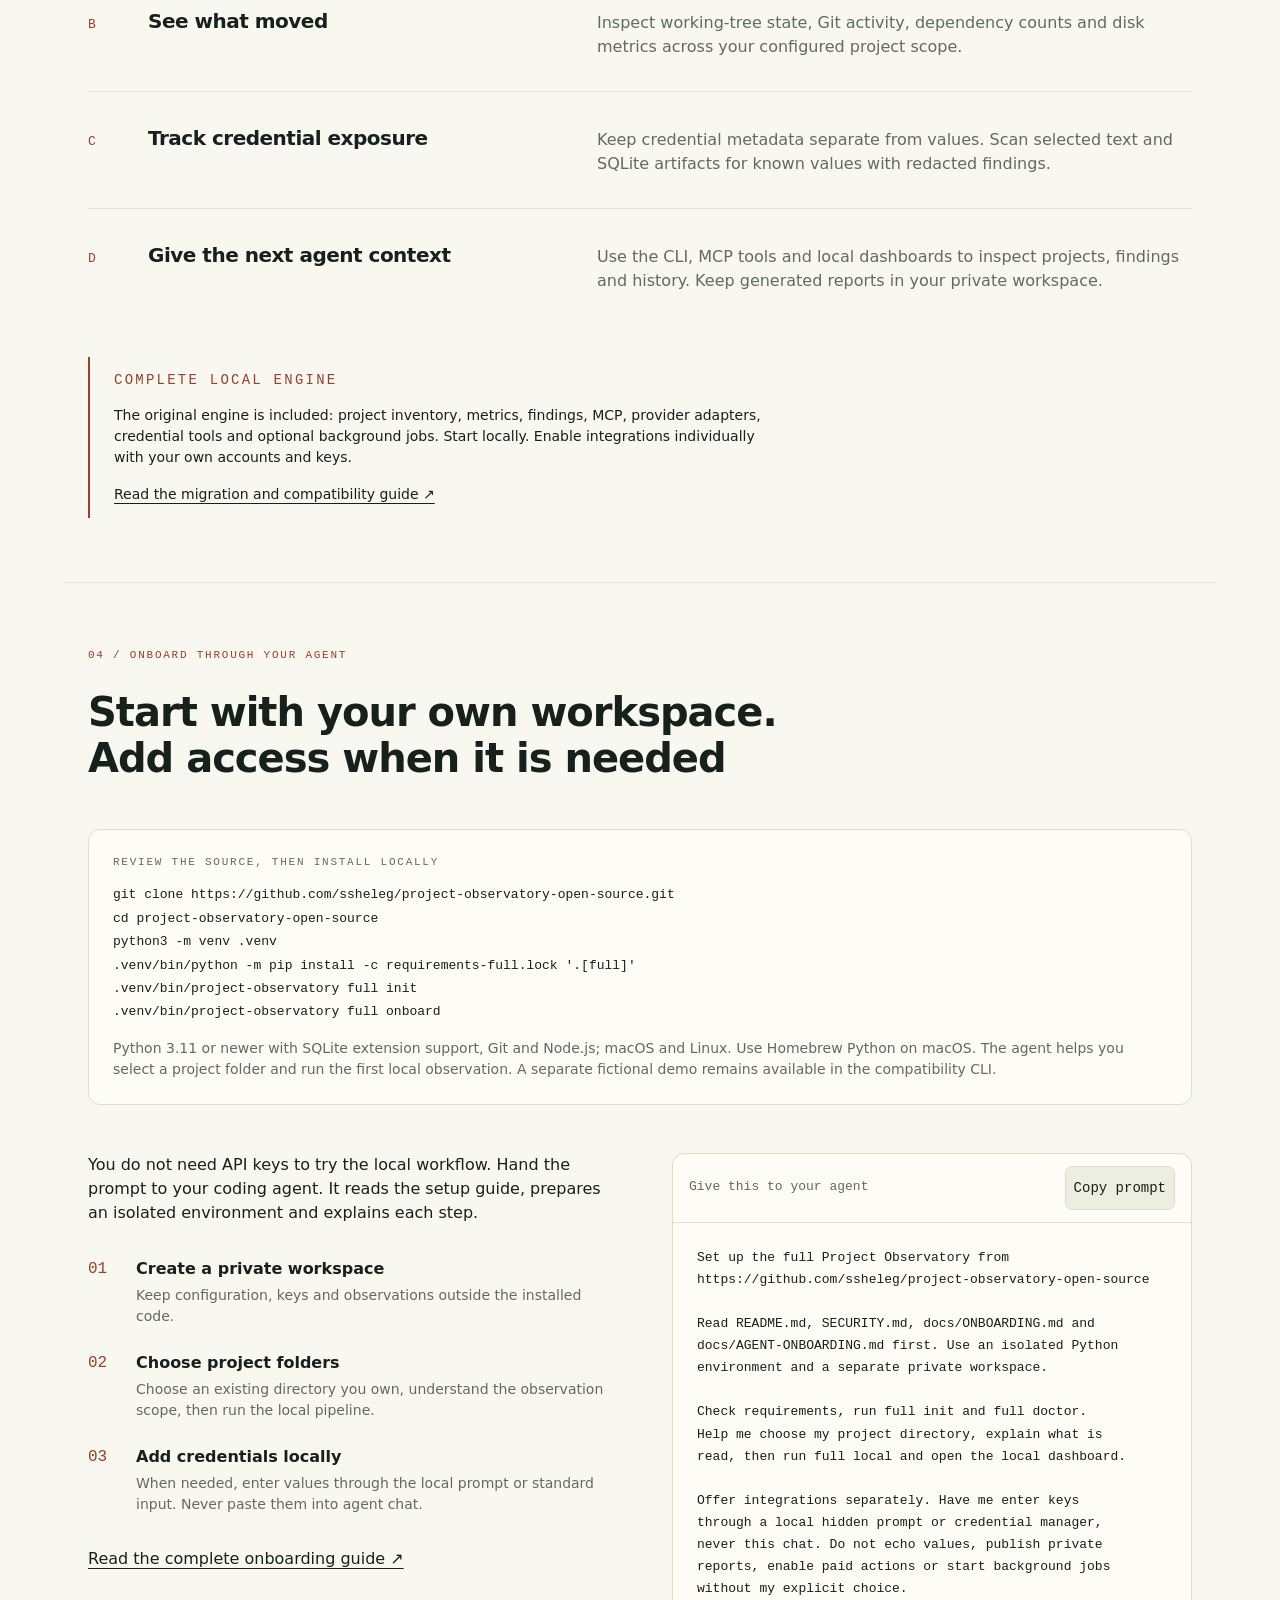
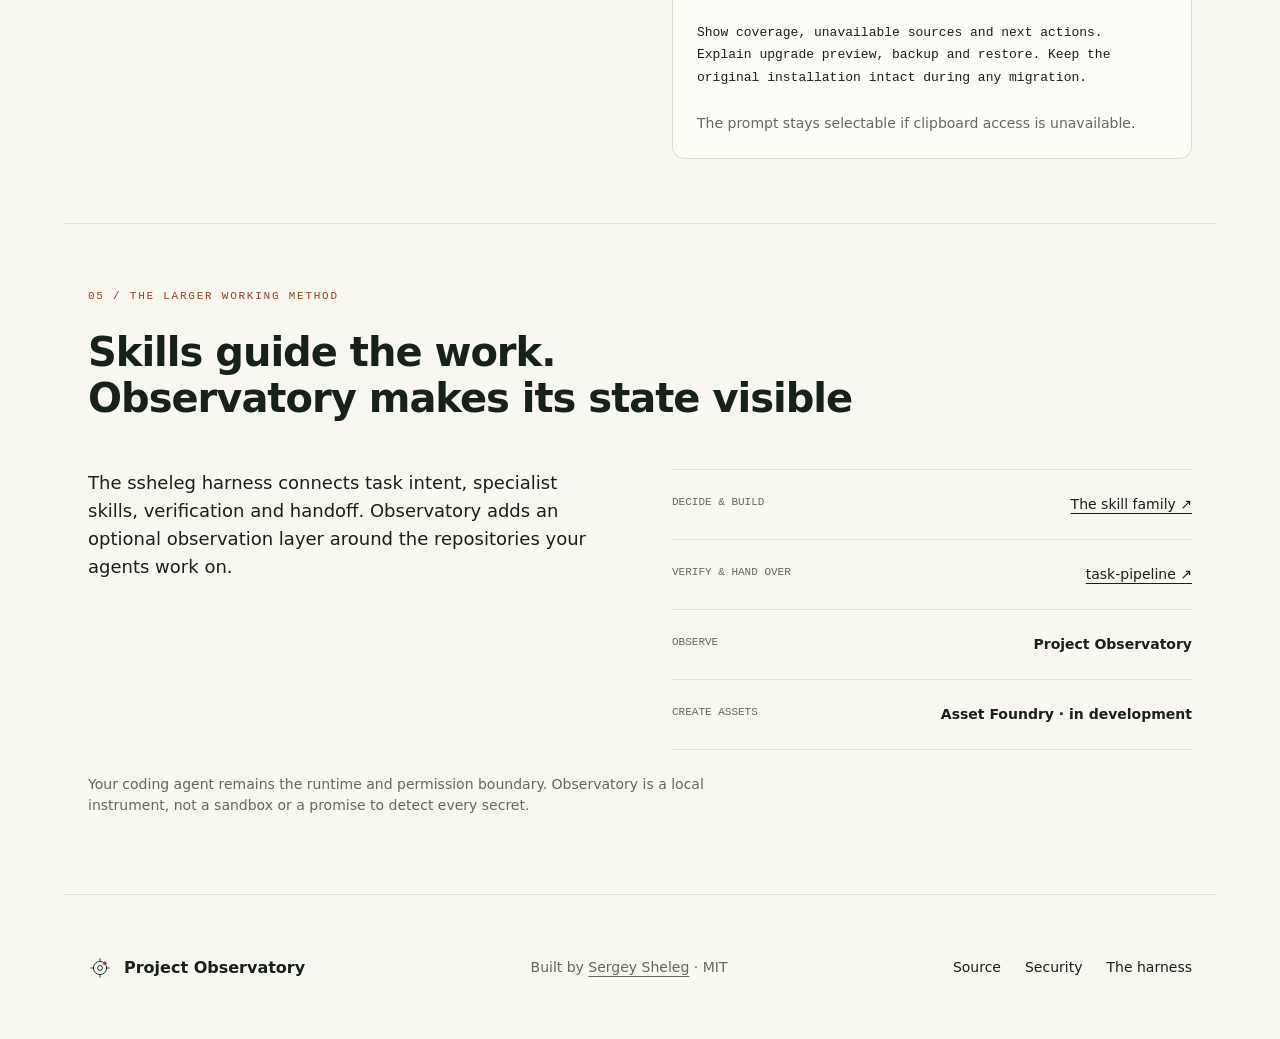
==== commit 06207c0e: "docs: clarify SQLite prerequisites and preserve legacy onboarding" ====
--- a/site/index.html
+++ b/site/index.html
@@ -51,7 +51,7 @@
 python3 -m venv .venv
 .venv/bin/python -m pip install -c requirements-full.lock '.[full]'
 .venv/bin/project-observatory full init
-.venv/bin/project-observatory full onboard</pre><p>Python 3.11 or newer, Git and Node.js; macOS and Linux. The agent helps you select a project folder and run the first local observation. A separate fictional demo remains available in the compatibility CLI.</p></div>
+.venv/bin/project-observatory full onboard</pre><p>Python 3.11 or newer with SQLite extension support, Git and Node.js; macOS and Linux. Use Homebrew Python on macOS. The agent helps you select a project folder and run the first local observation. A separate fictional demo remains available in the compatibility CLI.</p></div>
 <div class="split"><div class="prose"><p>You do not need API keys to try the local workflow. Hand the prompt to your coding agent. It reads the setup guide, prepares an isolated environment and explains each step.</p><ol class="setup-steps"><li><strong>Create a private workspace</strong><span>Keep configuration, keys and observations outside the installed code.</span></li><li><strong>Choose project folders</strong><span>Choose an existing directory you own, understand the observation scope, then run the local pipeline.</span></li><li><strong>Add credentials locally</strong><span>When needed, enter values through the local prompt or standard input. Never paste them into agent chat.</span></li></ol><a href="https://github.com/ssheleg/project-observatory-open-source/blob/main/docs/ONBOARDING.md">Read the complete onboarding guide ↗</a></div>
 <div class="prompt-box"><div class="sample-label"><span>Give this to your agent</span><button id="copy-prompt" type="button">Copy prompt</button></div><pre id="agent-prompt">Set up the full Project Observatory from
 https://github.com/ssheleg/project-observatory-open-source
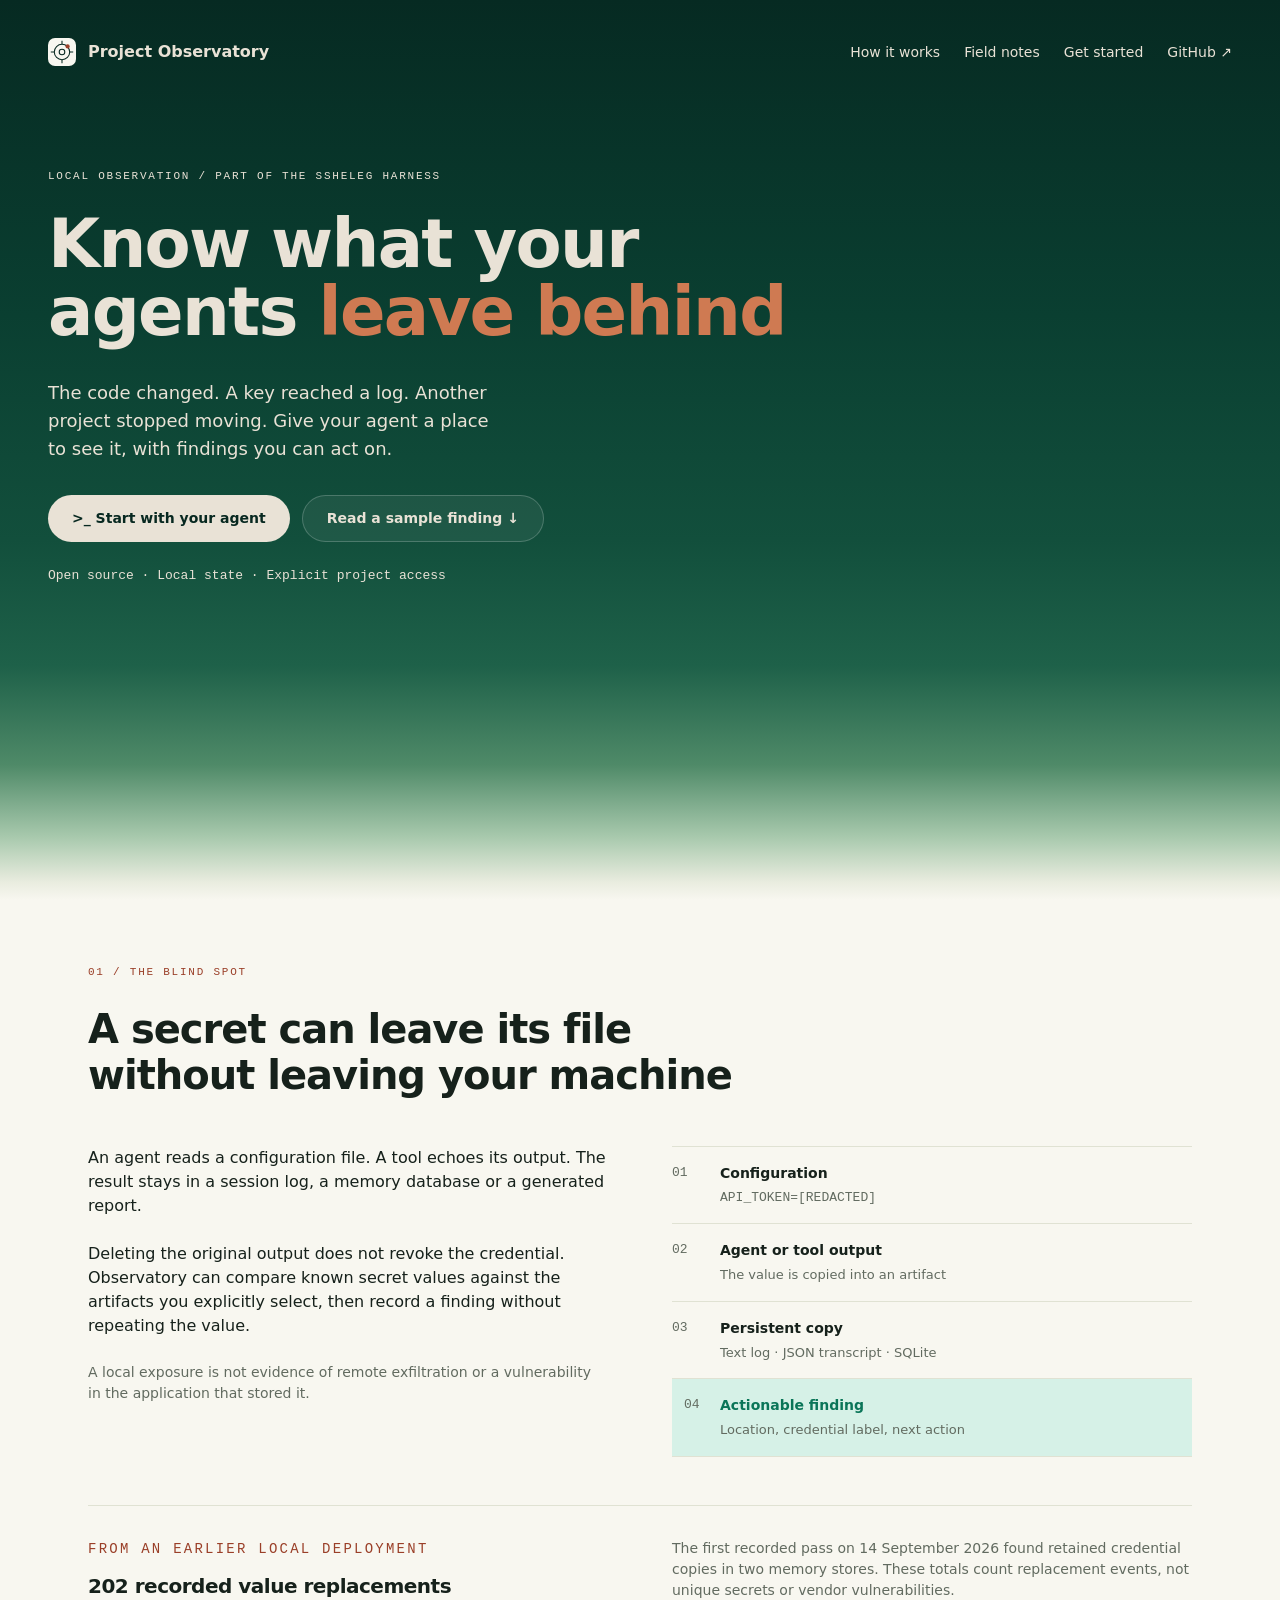
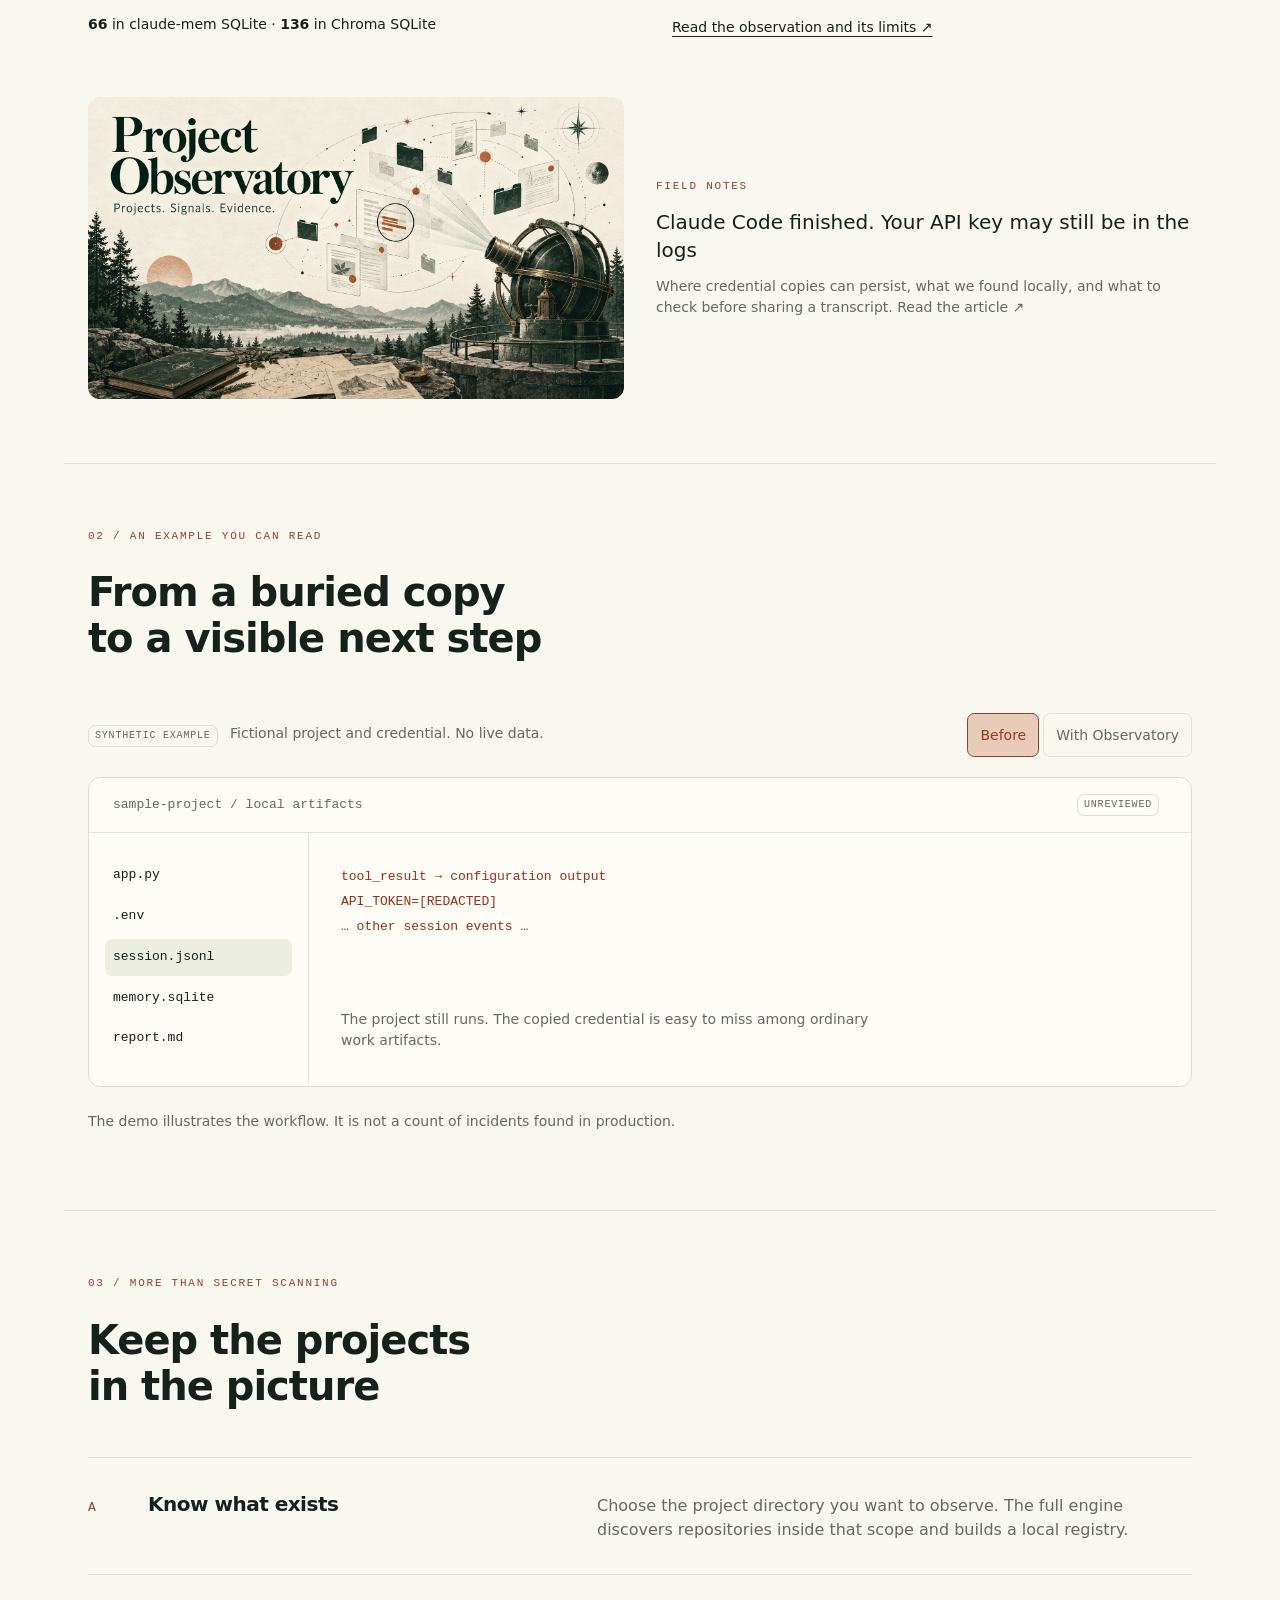
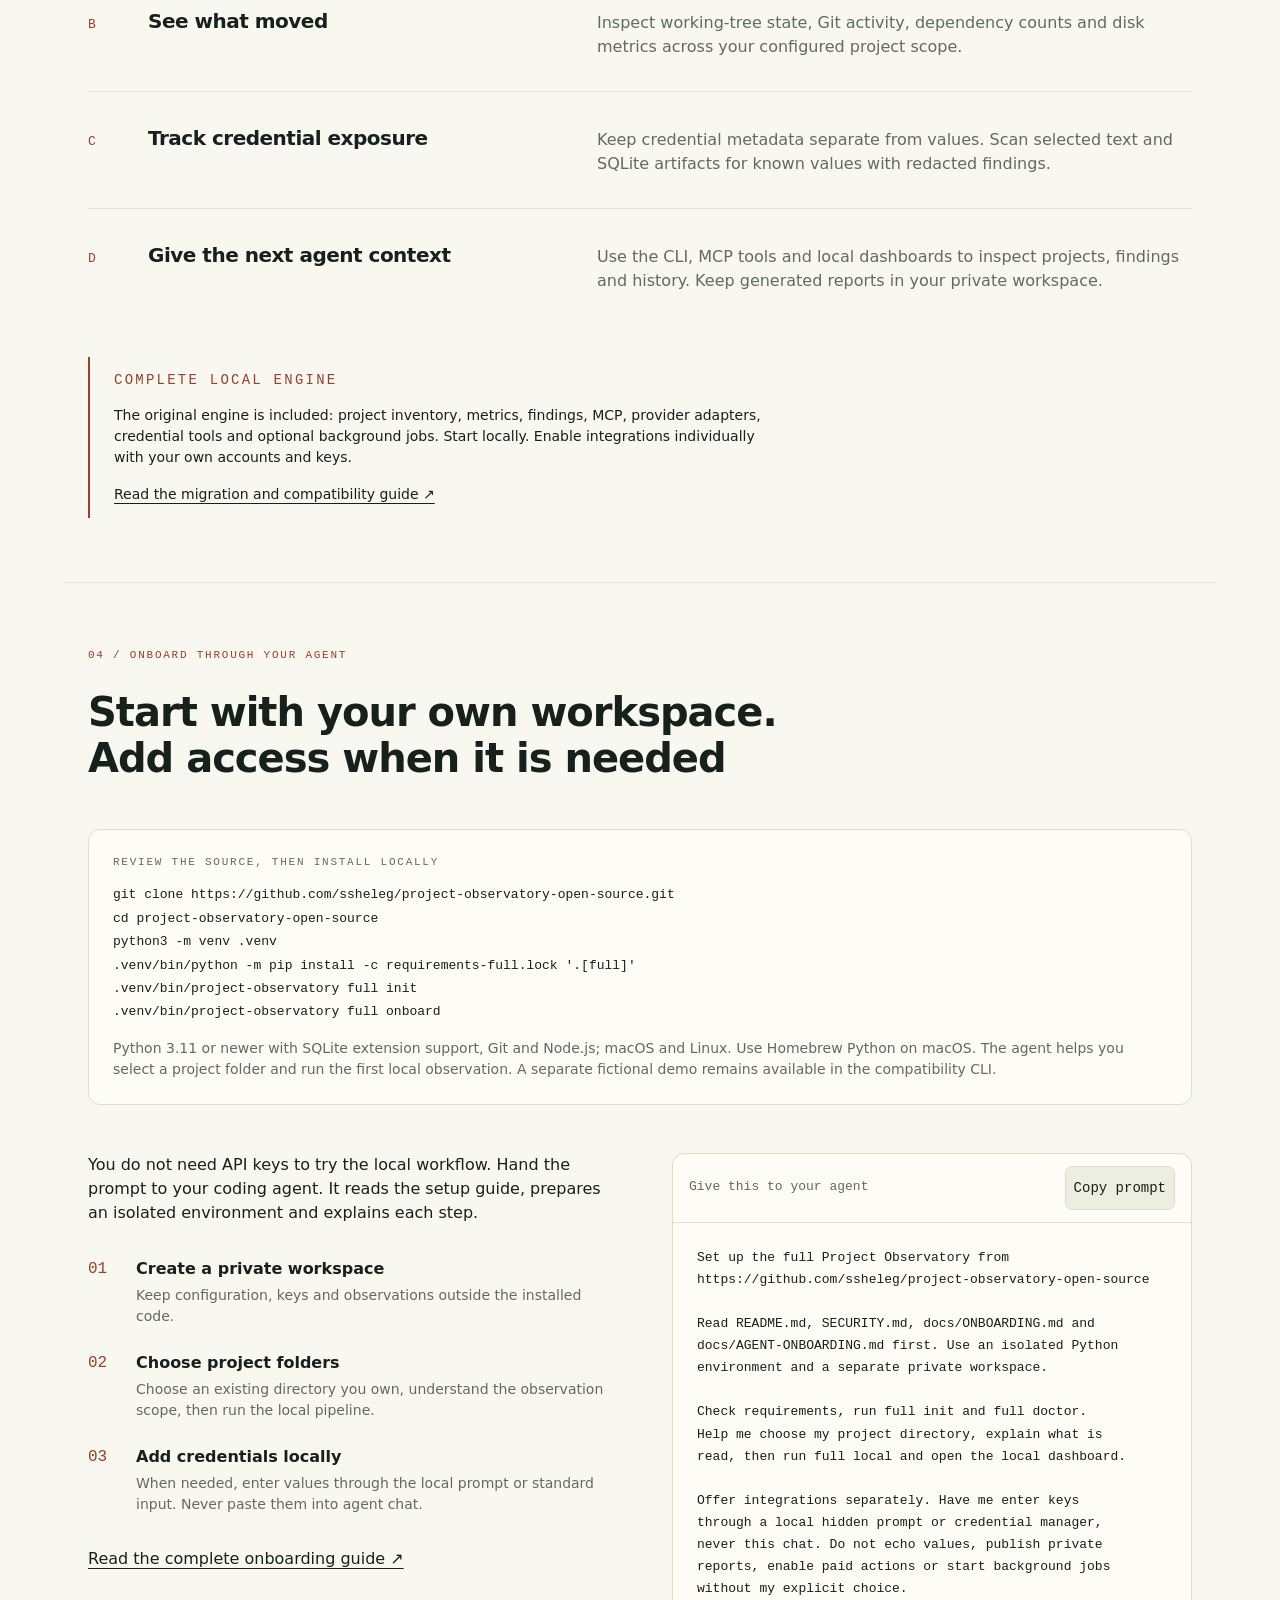
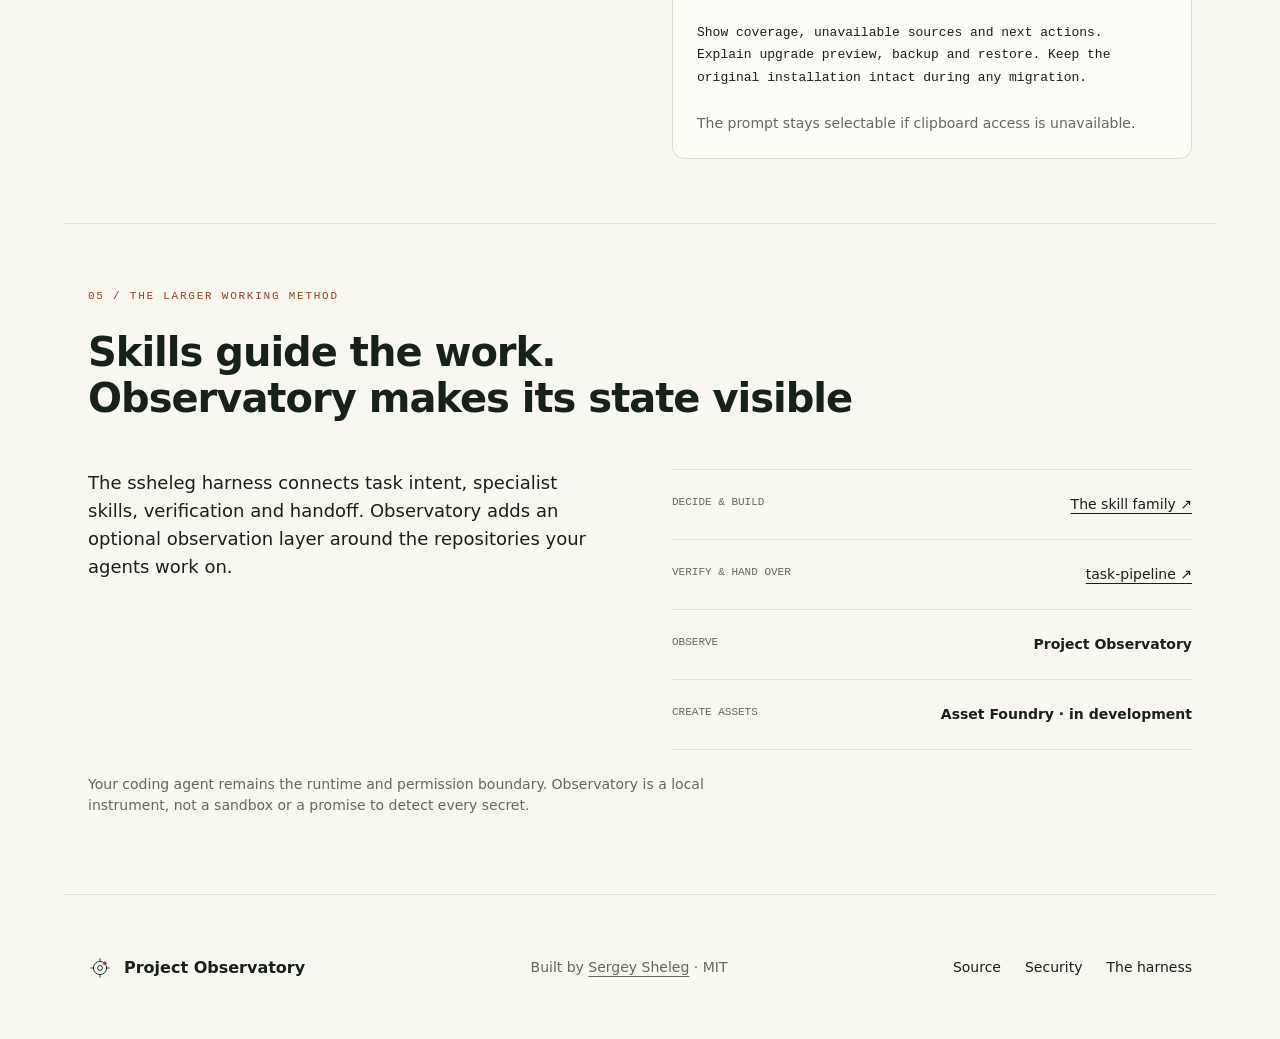
==== commit 486d156c: "Explain unnoticed credential copies in Claude Code workflows" ====
--- a/site/index.html
+++ b/site/index.html
@@ -9,7 +9,7 @@
 <meta property="og:title" content="Project Observatory"><meta property="og:description" content="Know what your agents leave behind. Local project visibility and credential exposure findings, with agent-led onboarding.">
 <meta property="og:image" content="https://observatory.sshlg.me/assets/observatory-cover.png"><meta name="twitter:card" content="summary_large_image"><meta name="twitter:image" content="https://observatory.sshlg.me/assets/observatory-cover.png">
 <meta property="og:type" content="website"><meta property="og:url" content="https://observatory.sshlg.me/">
-<link rel="icon" href="mark.svg" type="image/svg+xml"><link rel="stylesheet" href="tokens.css"><link rel="stylesheet" href="style.css">
+<link rel="icon" href="mark.svg" type="image/svg+xml"><link rel="stylesheet" href="tokens.css?v=76ef62b2b7d4"><link rel="stylesheet" href="style.css?v=71eda051bd49">
 <script type="application/ld+json">{"@context":"https://schema.org","@type":"SoftwareSourceCode","name":"Project Observatory","description":"A local observation layer for agent-operated projects","codeRepository":"https://github.com/ssheleg/project-observatory-open-source","license":"https://opensource.org/license/mit","programmingLanguage":"Python","url":"https://observatory.sshlg.me/","author":{"@type":"Person","name":"Sergey Sheleg","url":"https://sshlg.me/"}}</script>
 </head>
 <body>
@@ -30,7 +30,7 @@
 <div class="split"><div class="prose"><p>An agent reads a configuration file. A tool echoes its output. The result stays in a session log, a memory database or a generated report.</p><p>Deleting the original output does not revoke the credential. Observatory can compare known secret values against the artifacts you explicitly select, then record a finding without repeating the value.</p><p class="source">A local exposure is not evidence of remote exfiltration or a vulnerability in the application that stored it.</p></div>
 <div class="journey" aria-label="Credential exposure path"><div><span class="step">01</span><strong>Configuration</strong><code>API_TOKEN=[REDACTED]</code></div><div><span class="step">02</span><strong>Agent or tool output</strong><span>The value is copied into an artifact</span></div><div><span class="step">03</span><strong>Persistent copy</strong><span>Text log · JSON transcript · SQLite</span></div><div class="found"><span class="step">04</span><strong>Actionable finding</strong><span>Location, credential label, next action</span></div></div></div>
 <aside class="case-study"><div><p class="eyebrow">FROM AN EARLIER LOCAL DEPLOYMENT</p><h3>202 recorded value replacements</h3><p><strong>66</strong> in claude-mem SQLite · <strong>136</strong> in Chroma SQLite</p></div><div><p>The first recorded pass on 14 September 2026 found retained credential copies in two memory stores. These totals count replacement events, not unique secrets or vendor vulnerabilities.</p><a href="https://github.com/ssheleg/project-observatory-open-source/blob/main/docs/site/CASE-STUDY.md">Read the observation and its limits ↗</a></div></aside>
-<a class="story-preview" href="field-notes/"><img src="assets/observatory-cover.png" width="1672" height="941" loading="lazy" alt=""><span><span class="eyebrow">FIELD NOTES</span><strong>What stays behind when an agent finishes</strong><span>The local memory case, the full system and the boundary between public code and private data. Read the article ↗</span></span></a>
+<a class="story-preview" href="field-notes/"><img src="assets/observatory-cover.png" width="1672" height="941" loading="lazy" alt=""><span><span class="eyebrow">FIELD NOTES</span><strong>Claude Code finished. Your API key may still be in the logs</strong><span>Where credential copies can persist, what we found locally, and what to check before sharing a transcript. Read the article ↗</span></span></a>
 </section>
 <section class="sheet section" id="example">
 <div class="section-heading"><p class="eyebrow">02 / AN EXAMPLE YOU CAN READ</p><h2>From a buried copy<br>to a visible next step</h2></div>
@@ -81,5 +81,5 @@
 </section>
 </main>
 <footer class="sheet"><a class="wordmark" href="./"><img src="mark.svg" width="24" height="24" alt="">Project Observatory</a><p>Built by <a href="https://sshlg.me/">Sergey Sheleg</a> · MIT</p><nav aria-label="Footer"><a href="https://github.com/ssheleg/project-observatory-open-source">Source</a><a href="https://github.com/ssheleg/project-observatory-open-source/blob/main/SECURITY.md">Security</a><a href="https://skills.sshlg.me/harness/">The harness</a></nav></footer>
-<script src="app.js" defer></script>
+<script src="app.js?v=60e3c54e4796" defer></script>
 </body></html>
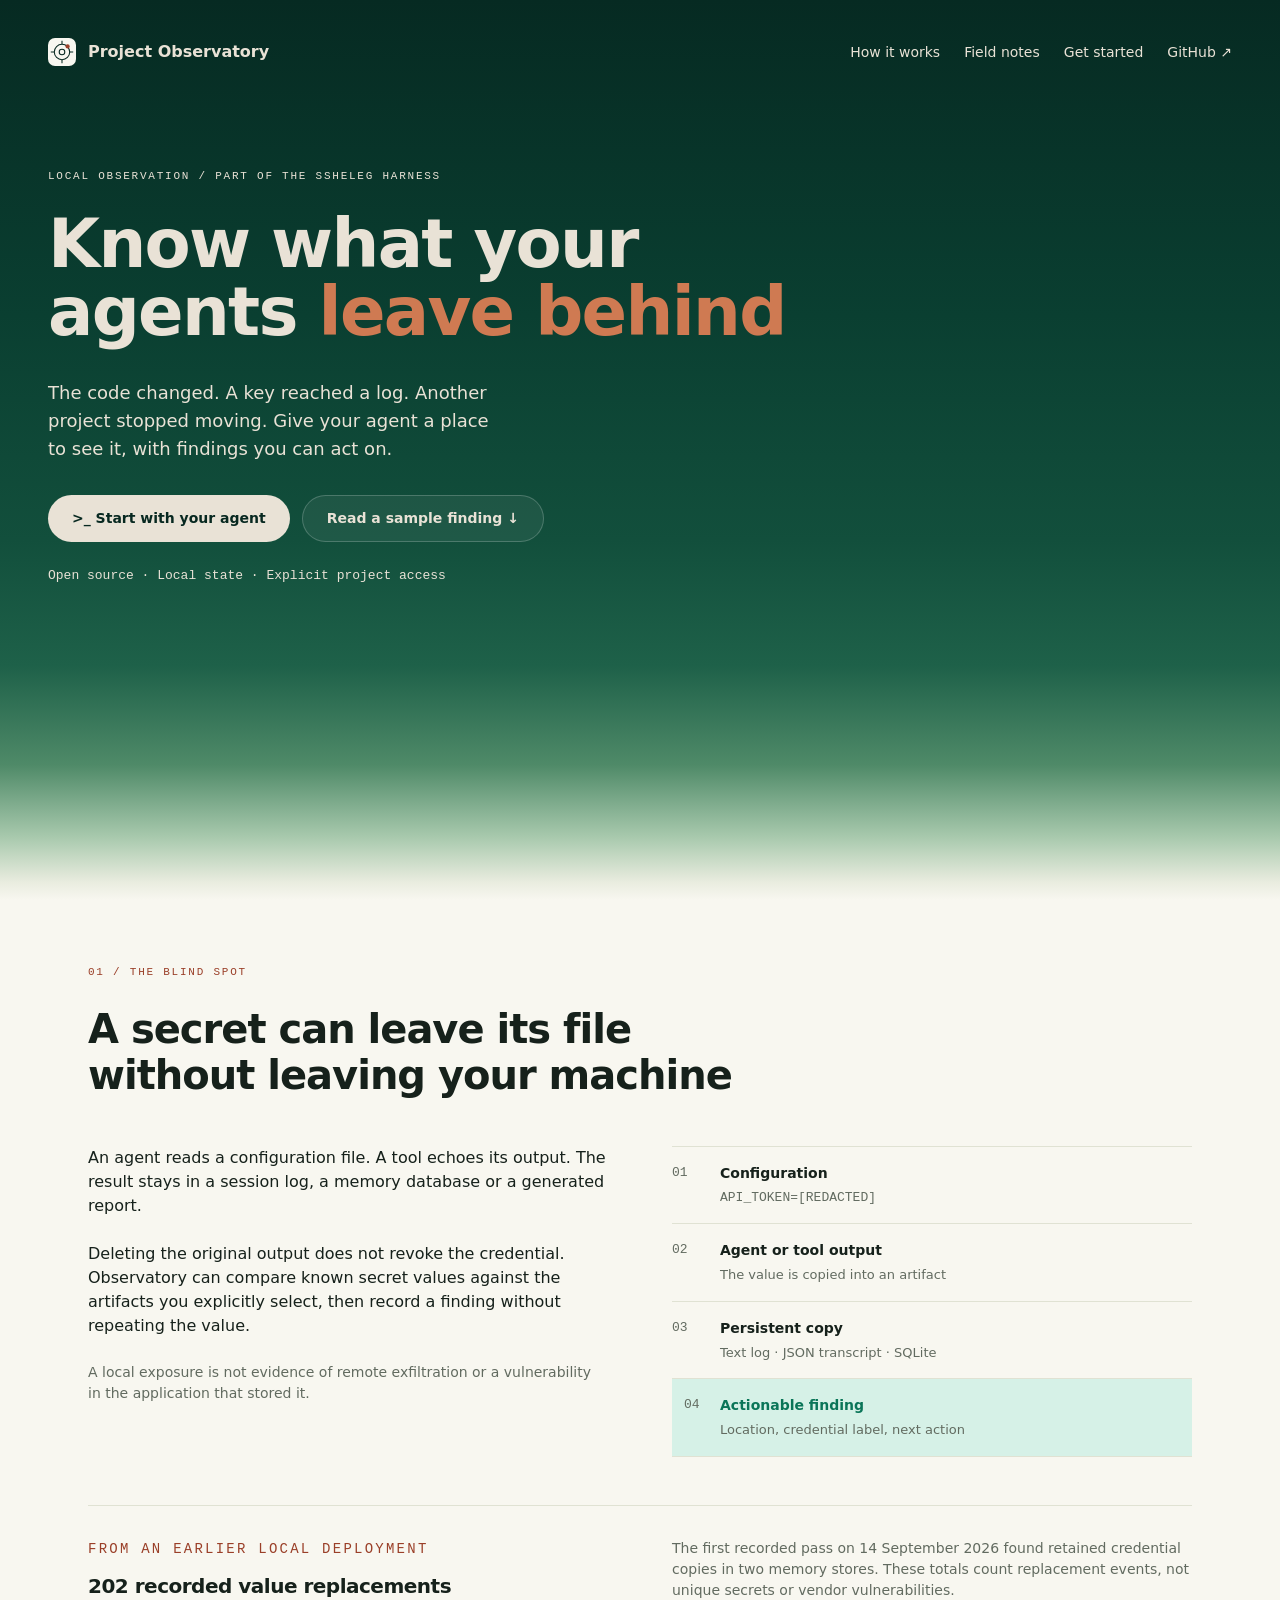
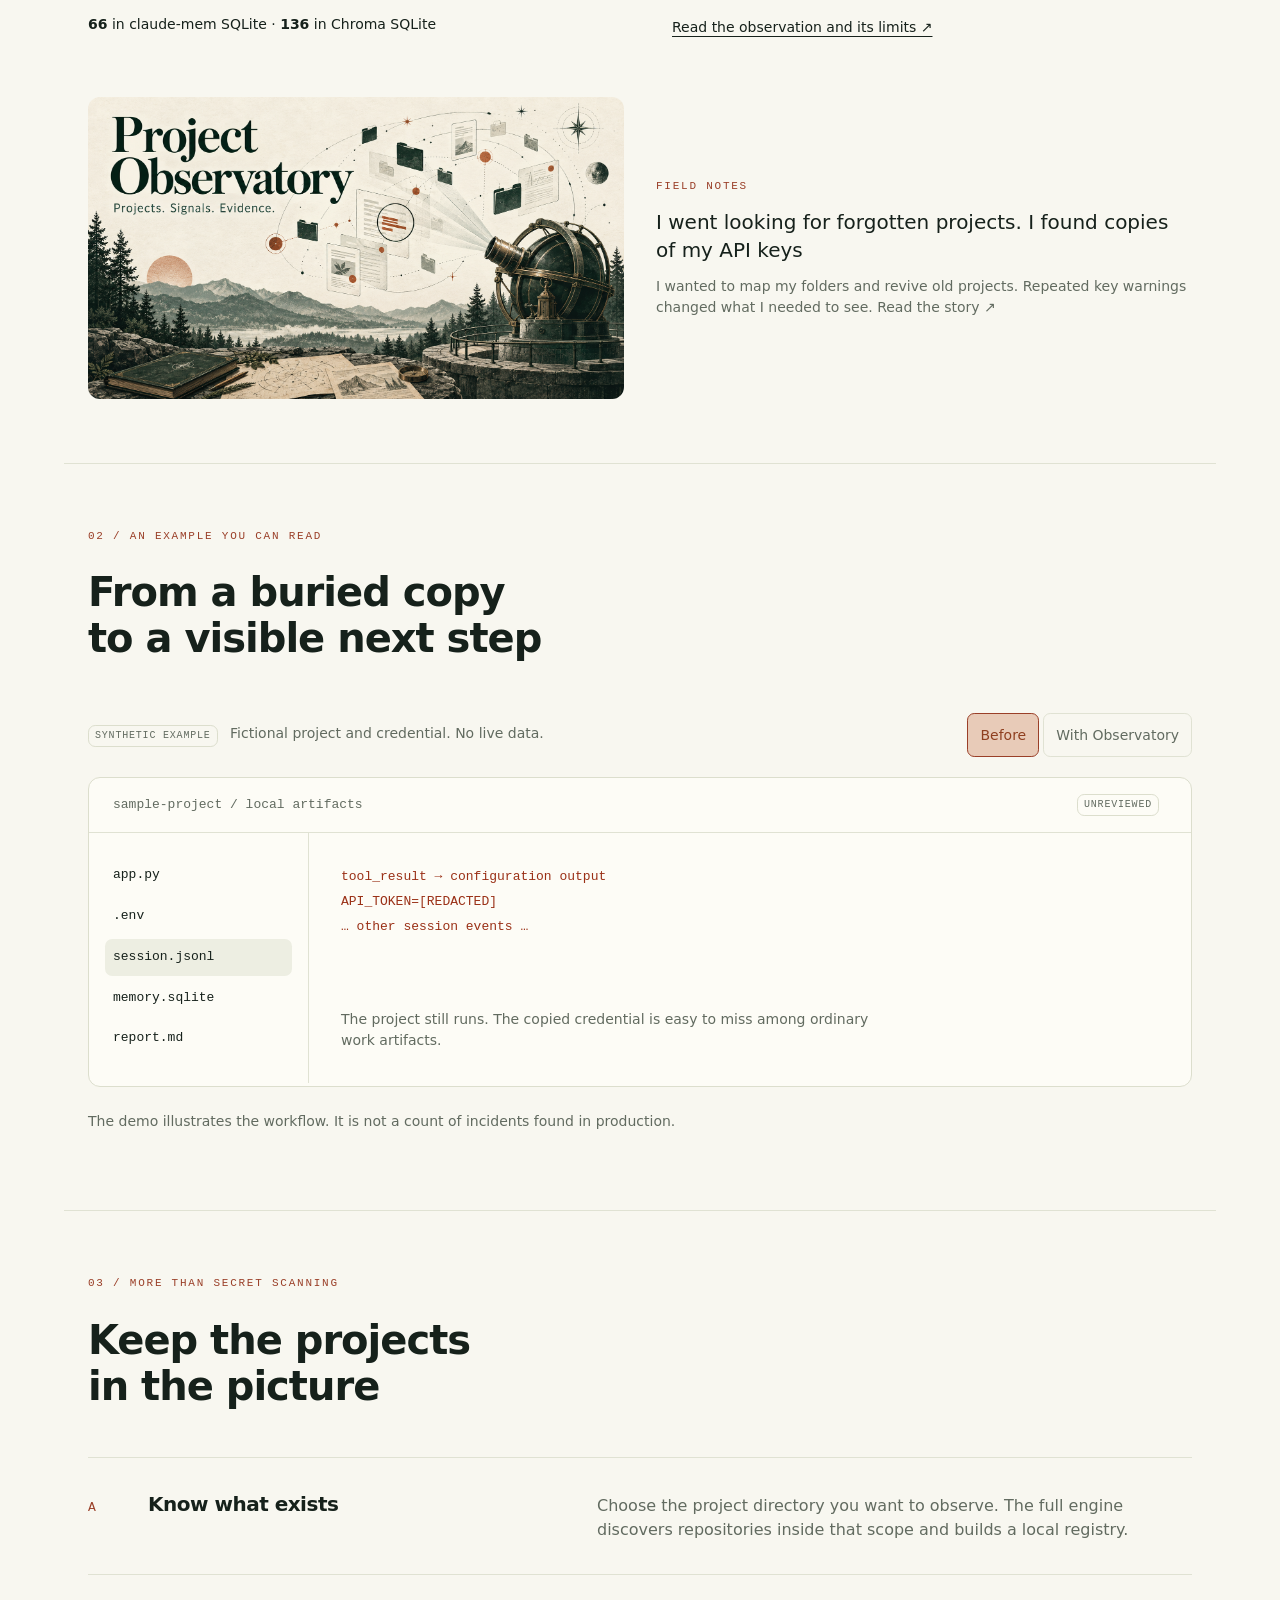
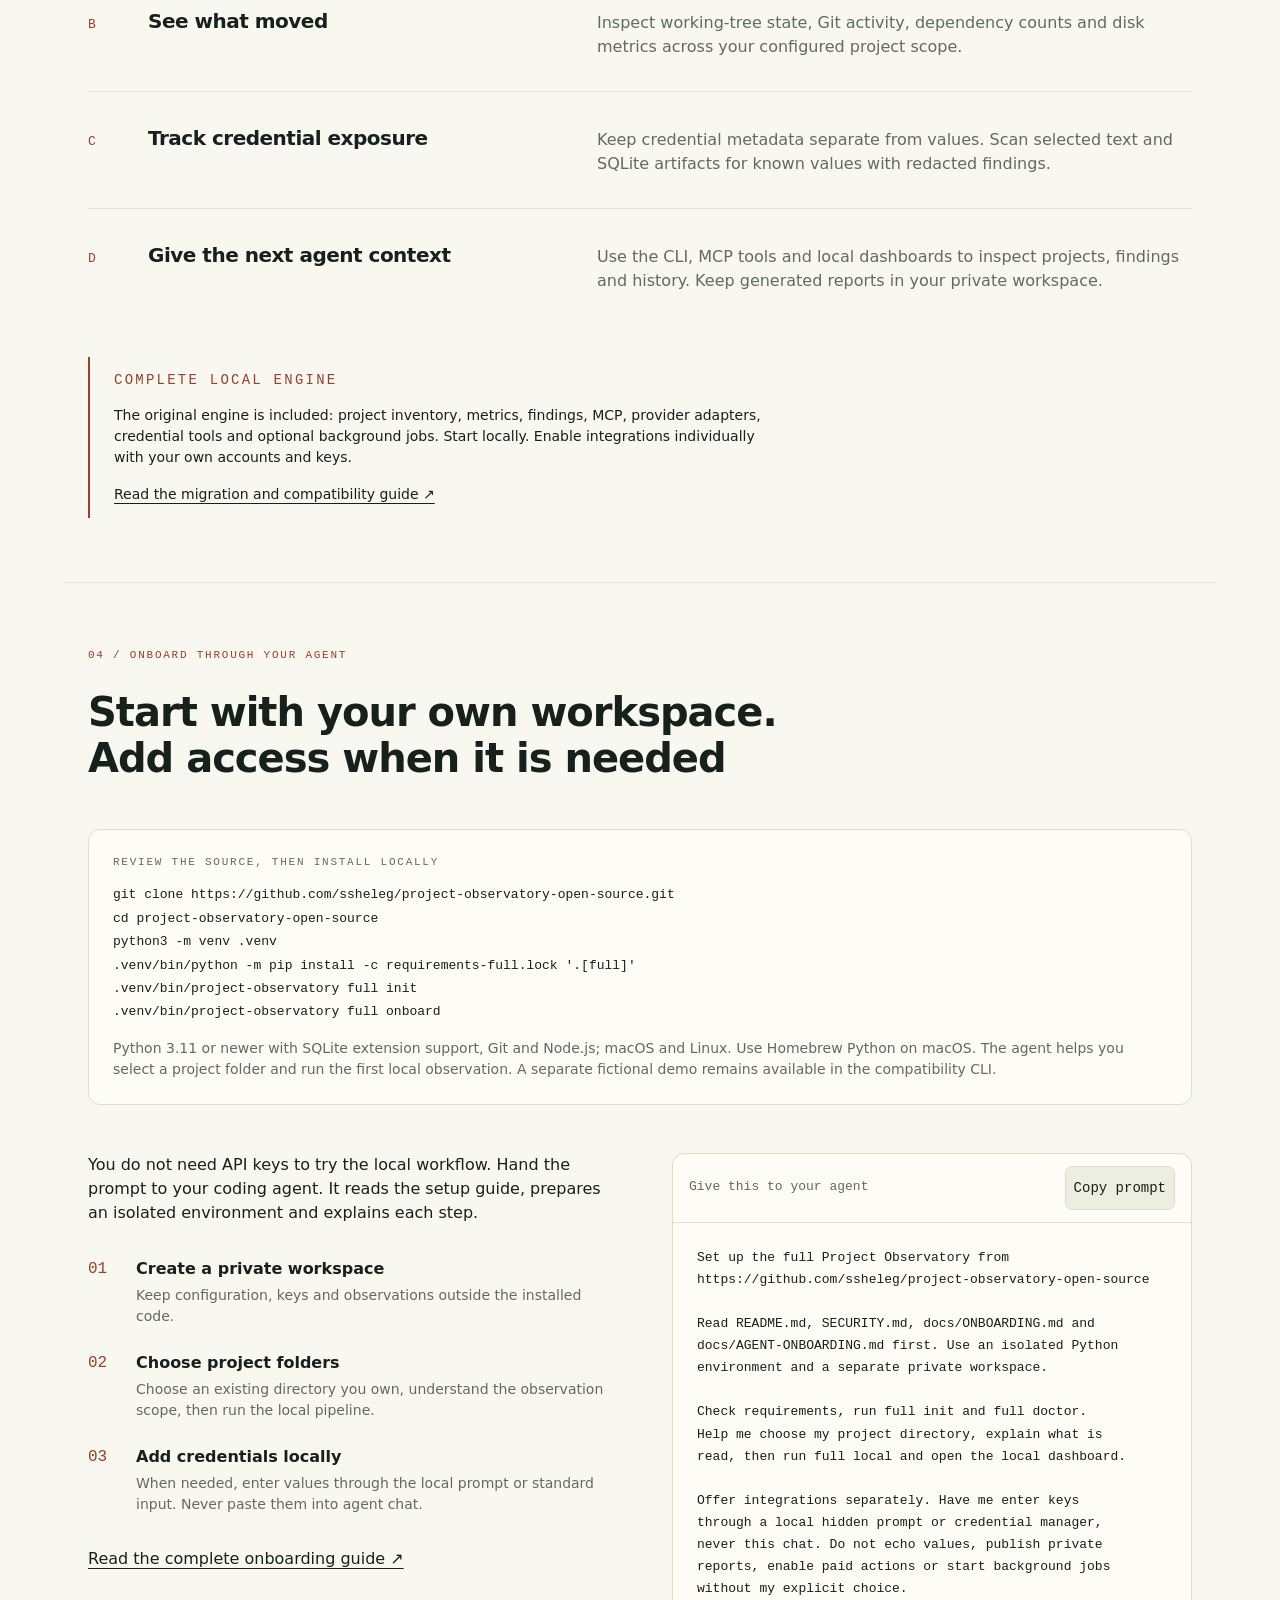
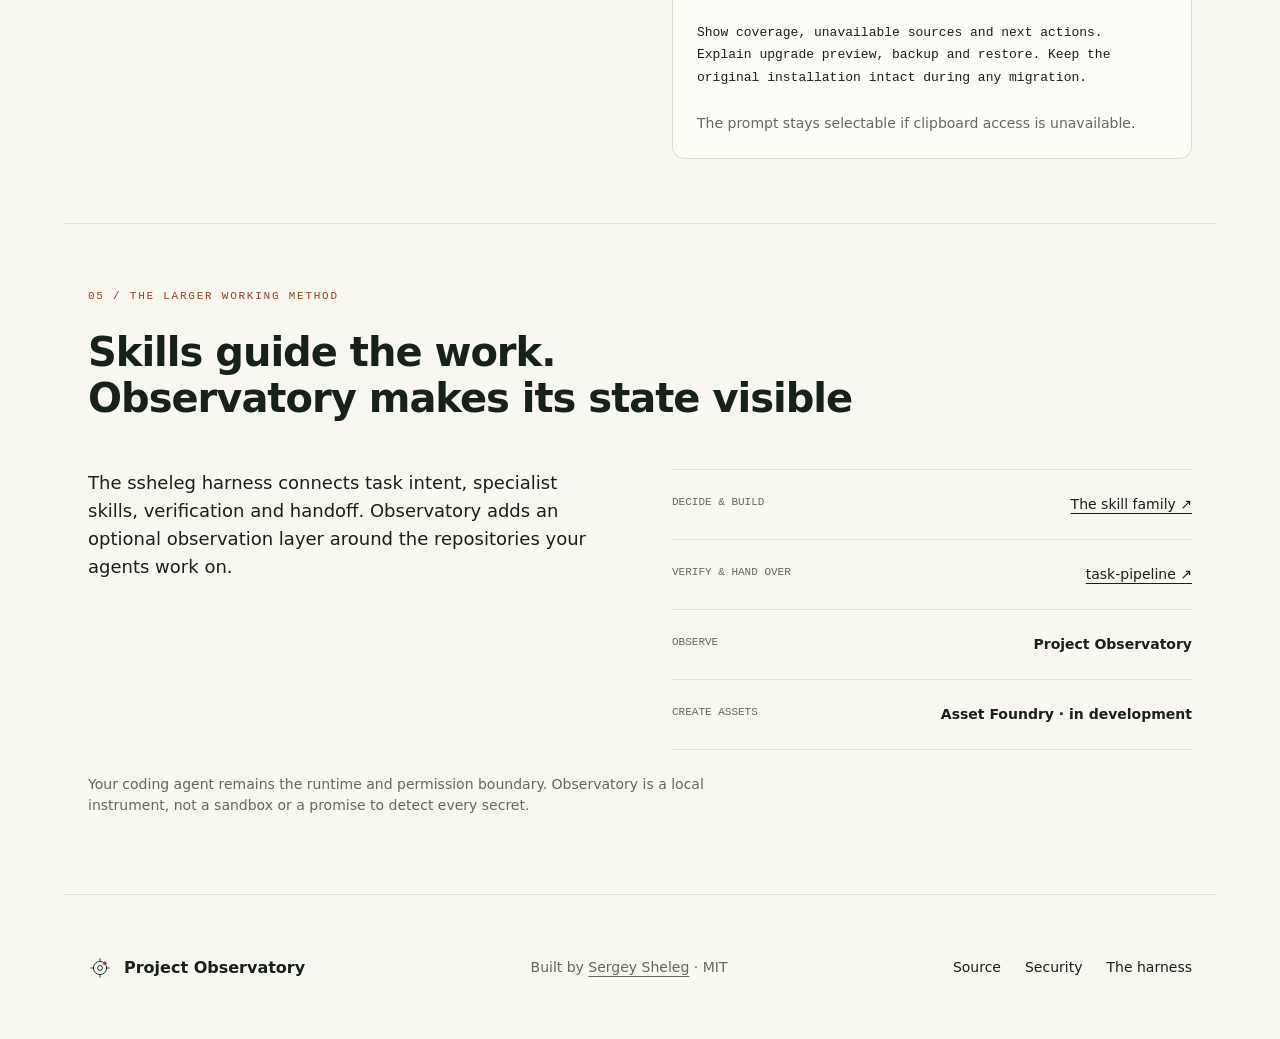
==== commit a2061fc4: "Tell the personal origin story of Project Observatory" ====
--- a/site/index.html
+++ b/site/index.html
@@ -30,7 +30,7 @@
 <div class="split"><div class="prose"><p>An agent reads a configuration file. A tool echoes its output. The result stays in a session log, a memory database or a generated report.</p><p>Deleting the original output does not revoke the credential. Observatory can compare known secret values against the artifacts you explicitly select, then record a finding without repeating the value.</p><p class="source">A local exposure is not evidence of remote exfiltration or a vulnerability in the application that stored it.</p></div>
 <div class="journey" aria-label="Credential exposure path"><div><span class="step">01</span><strong>Configuration</strong><code>API_TOKEN=[REDACTED]</code></div><div><span class="step">02</span><strong>Agent or tool output</strong><span>The value is copied into an artifact</span></div><div><span class="step">03</span><strong>Persistent copy</strong><span>Text log · JSON transcript · SQLite</span></div><div class="found"><span class="step">04</span><strong>Actionable finding</strong><span>Location, credential label, next action</span></div></div></div>
 <aside class="case-study"><div><p class="eyebrow">FROM AN EARLIER LOCAL DEPLOYMENT</p><h3>202 recorded value replacements</h3><p><strong>66</strong> in claude-mem SQLite · <strong>136</strong> in Chroma SQLite</p></div><div><p>The first recorded pass on 14 September 2026 found retained credential copies in two memory stores. These totals count replacement events, not unique secrets or vendor vulnerabilities.</p><a href="https://github.com/ssheleg/project-observatory-open-source/blob/main/docs/site/CASE-STUDY.md">Read the observation and its limits ↗</a></div></aside>
-<a class="story-preview" href="field-notes/"><img src="assets/observatory-cover.png" width="1672" height="941" loading="lazy" alt=""><span><span class="eyebrow">FIELD NOTES</span><strong>Claude Code finished. Your API key may still be in the logs</strong><span>Where credential copies can persist, what we found locally, and what to check before sharing a transcript. Read the article ↗</span></span></a>
+<a class="story-preview" href="field-notes/"><img src="assets/observatory-cover.png" width="1672" height="941" loading="lazy" alt=""><span><span class="eyebrow">FIELD NOTES</span><strong>I went looking for forgotten projects. I found copies of my API keys</strong><span>I wanted to map my folders and revive old projects. Repeated key warnings changed what I needed to see. Read the story ↗</span></span></a>
 </section>
 <section class="sheet section" id="example">
 <div class="section-heading"><p class="eyebrow">02 / AN EXAMPLE YOU CAN READ</p><h2>From a buried copy<br>to a visible next step</h2></div>
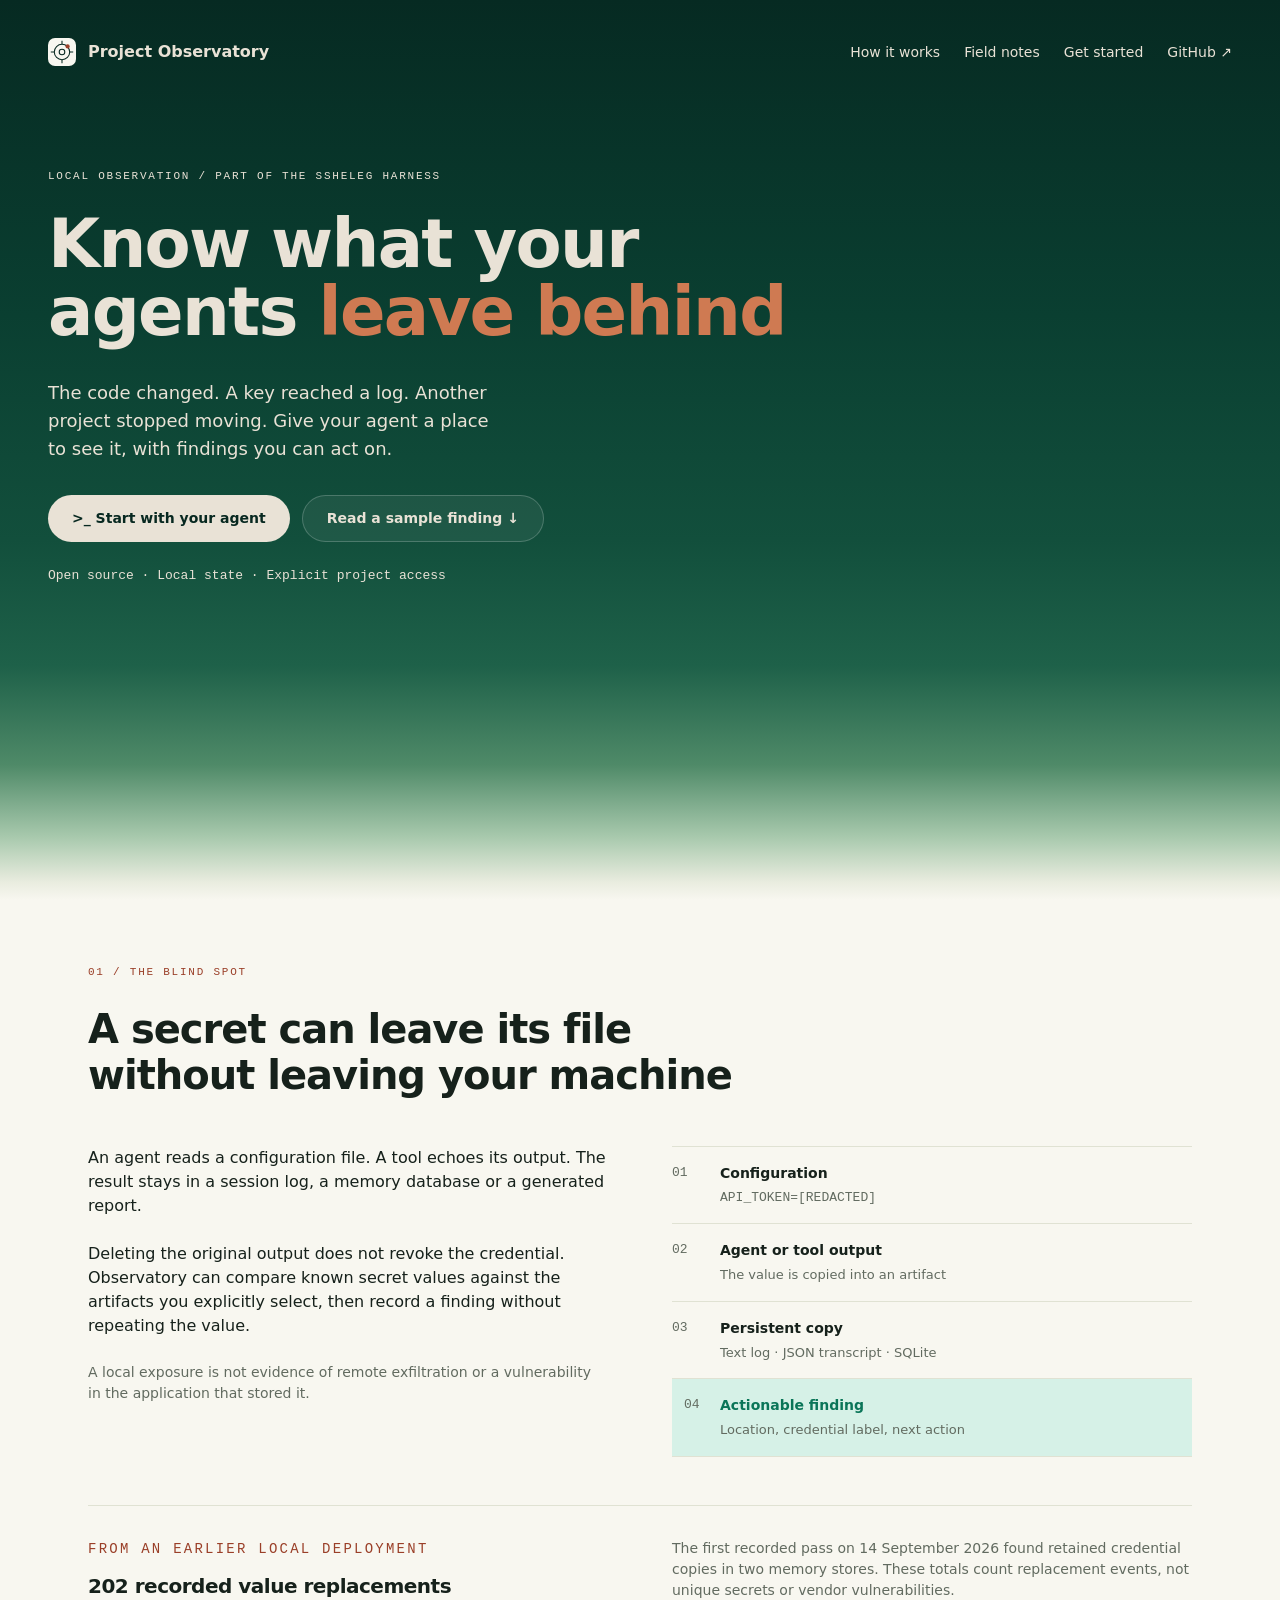
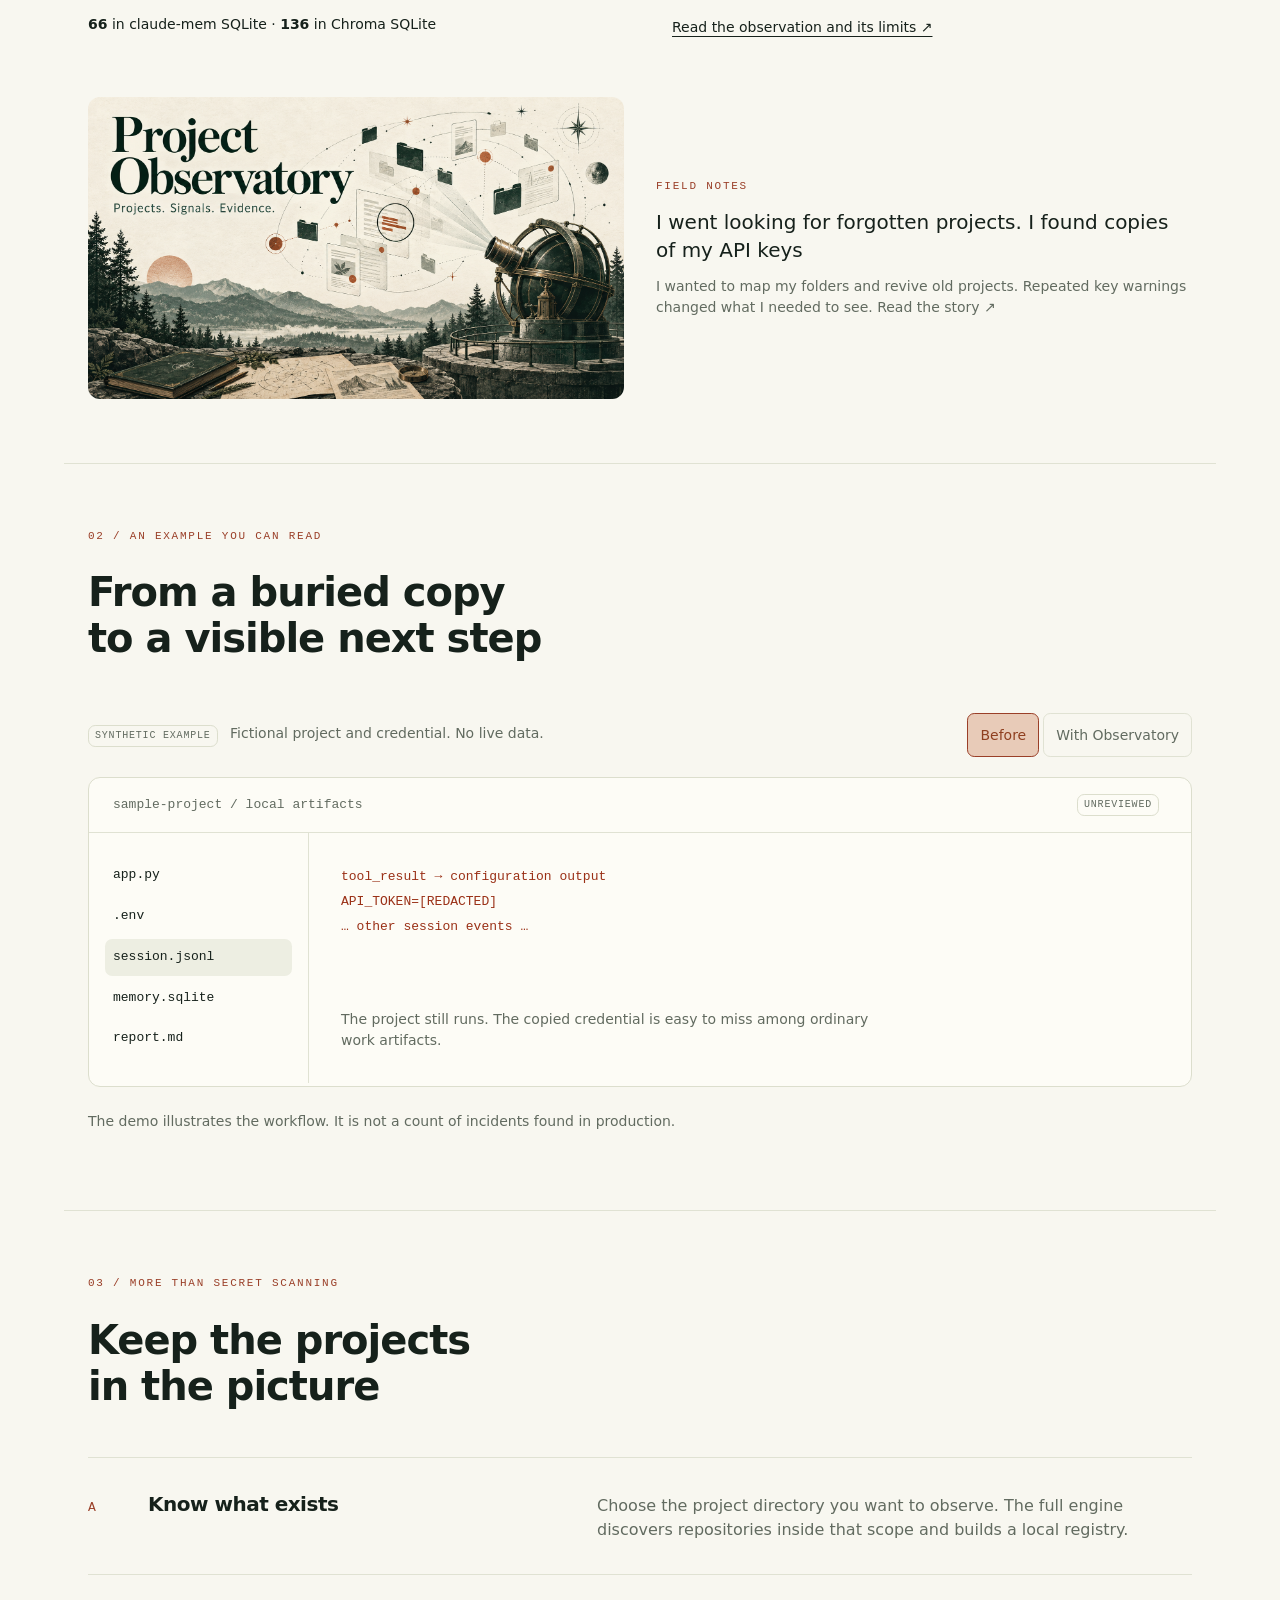
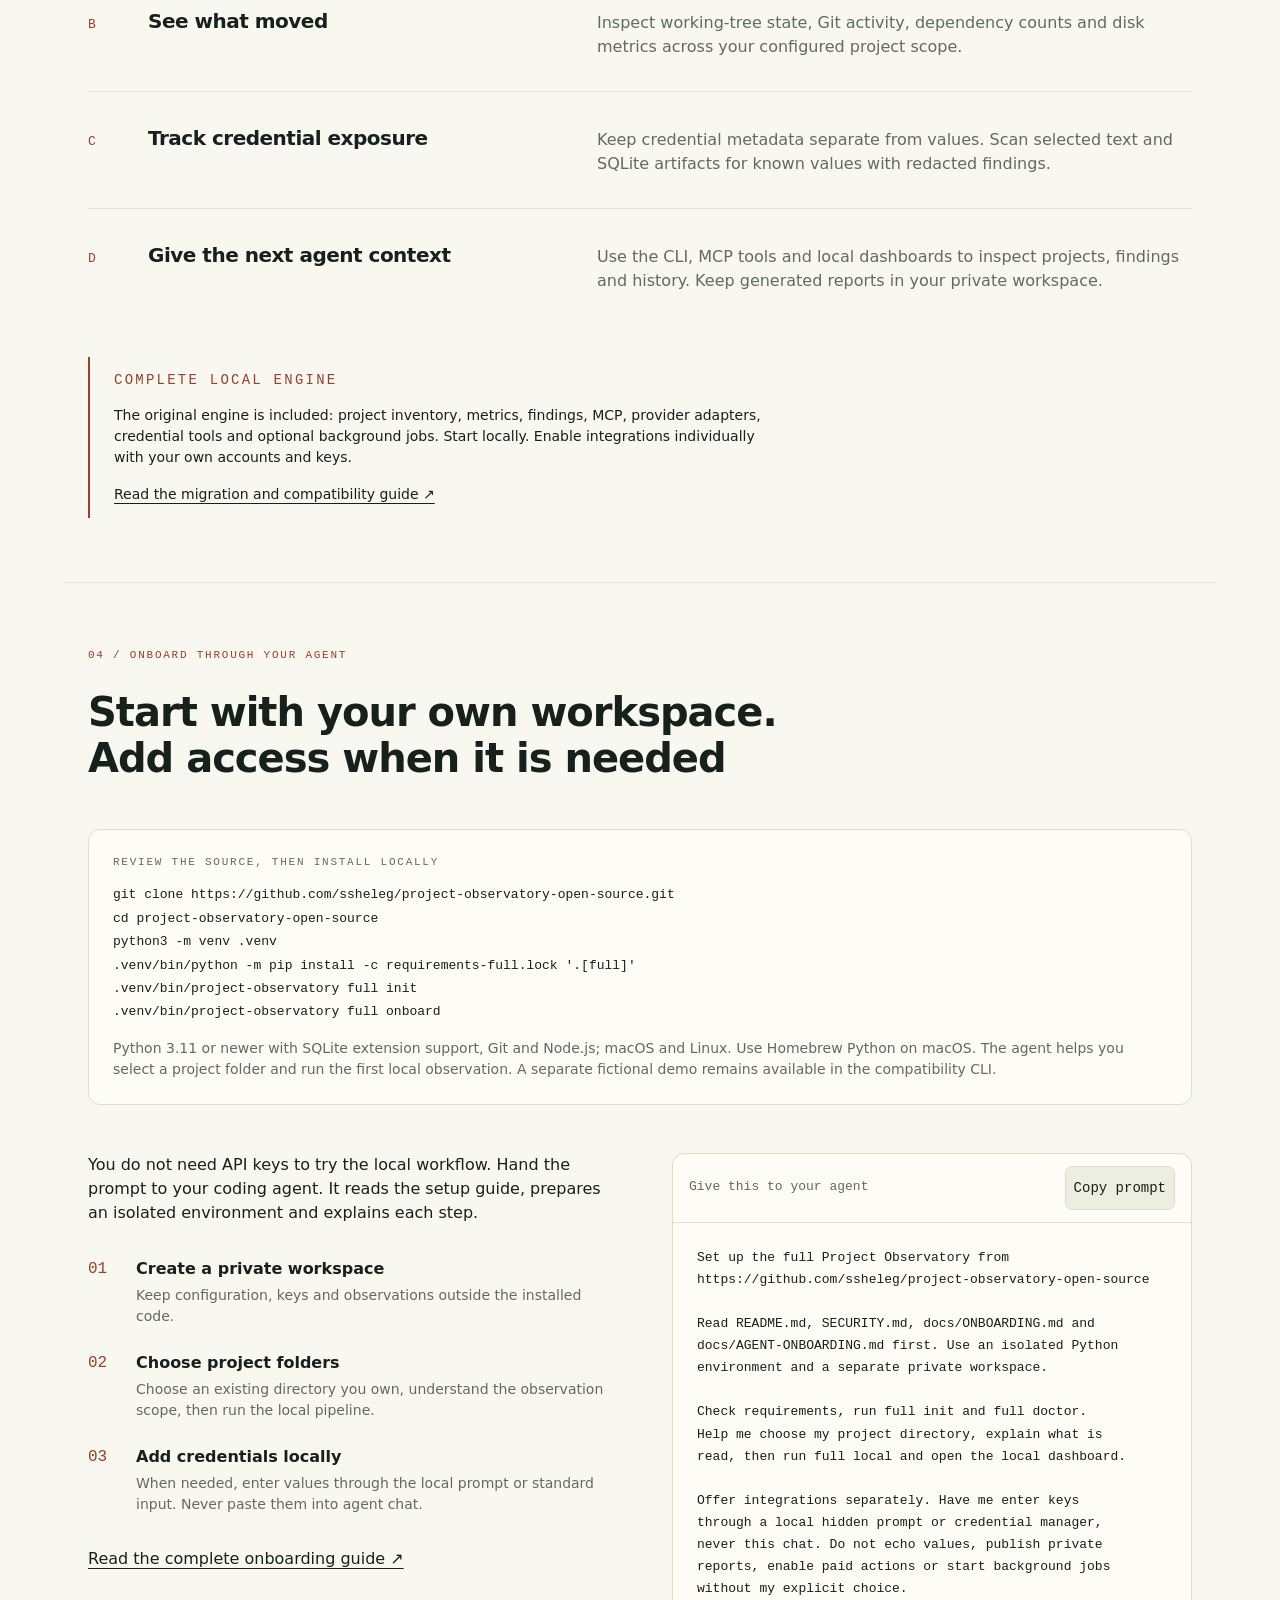
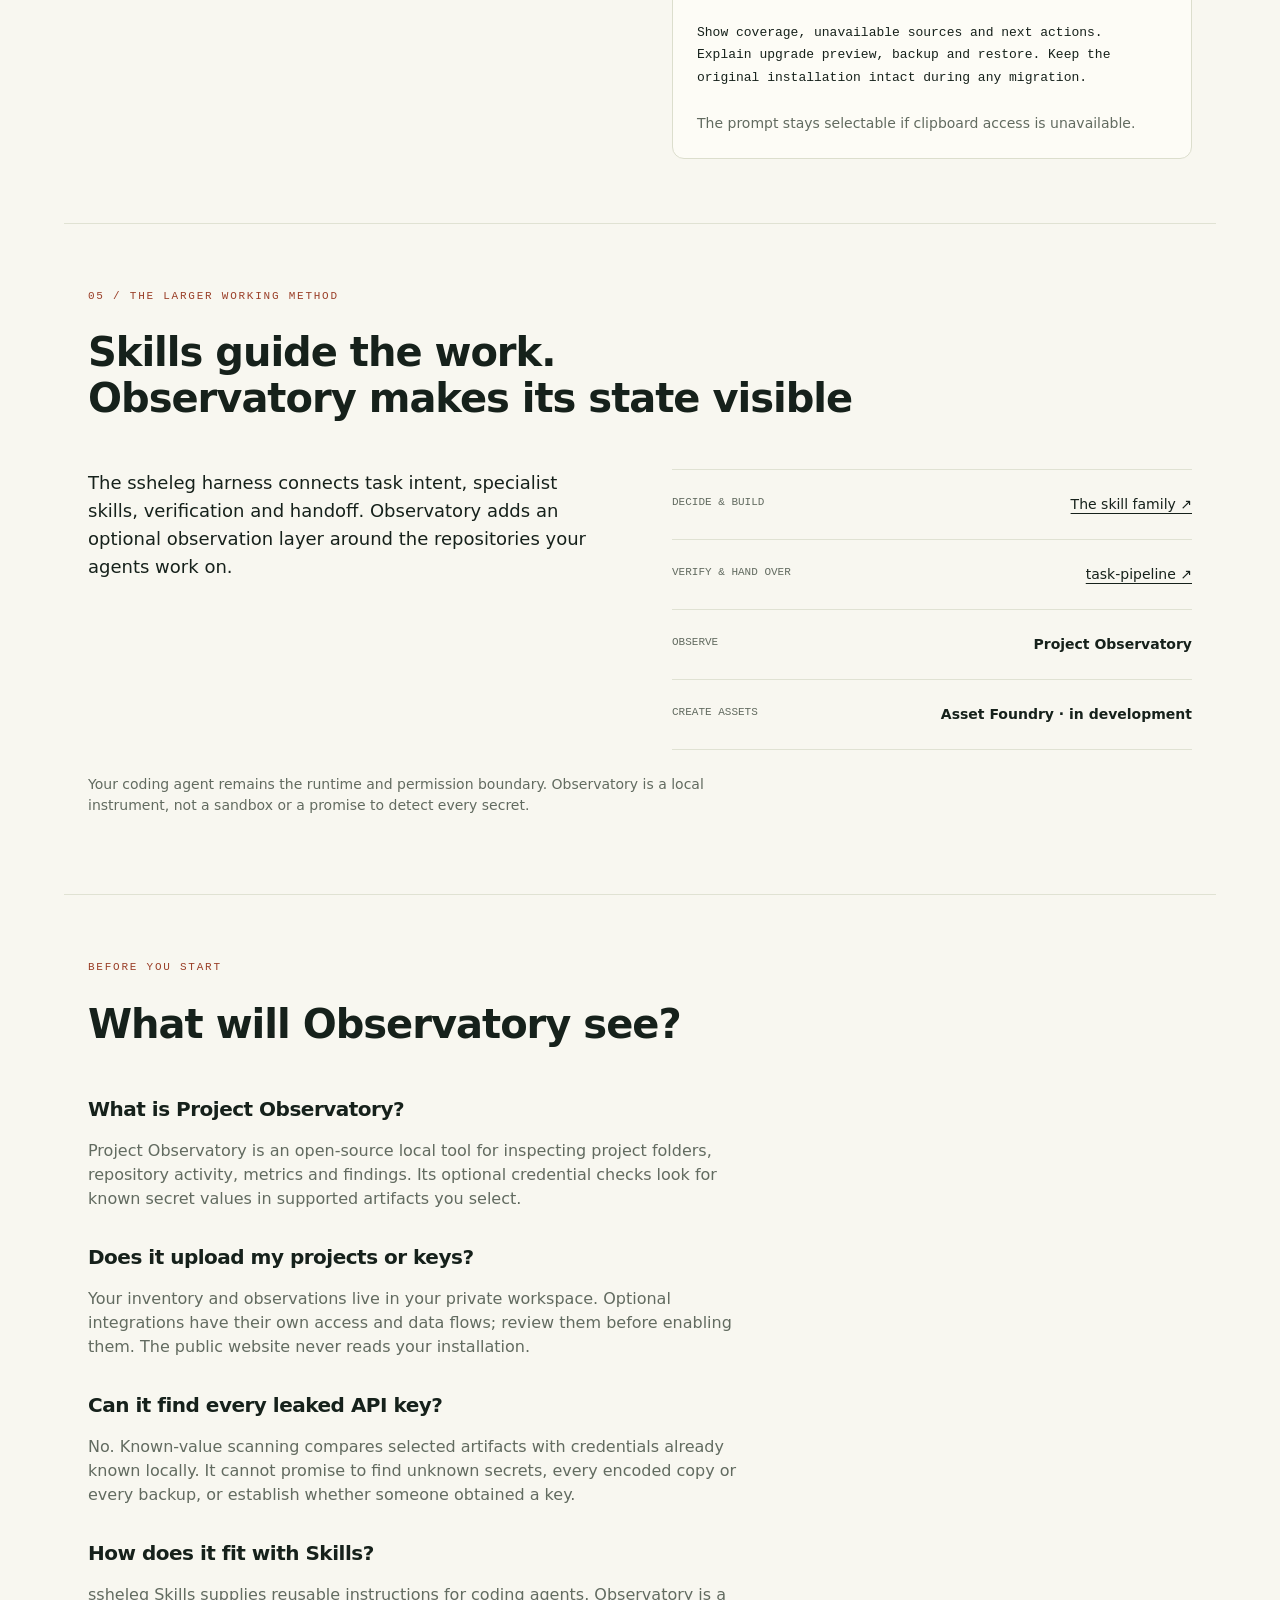
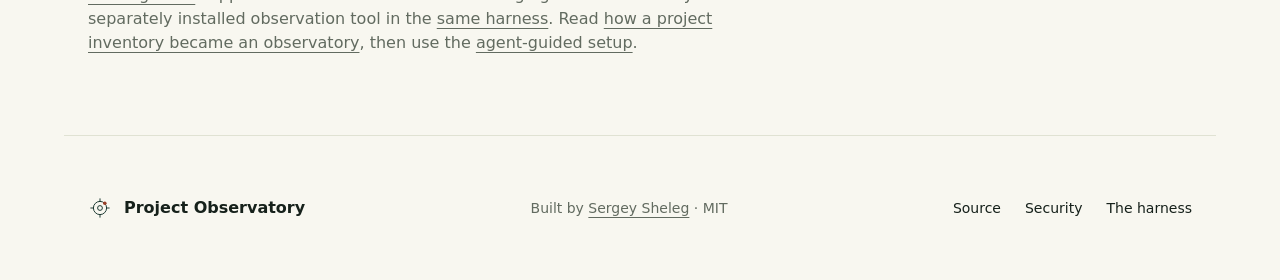
==== commit f22fb16d: "Illustrate Observatory field notes and fix search metadata and 404" ====
--- a/site/index.html
+++ b/site/index.html
@@ -9,9 +9,9 @@
 <meta property="og:title" content="Project Observatory"><meta property="og:description" content="Know what your agents leave behind. Local project visibility and credential exposure findings, with agent-led onboarding.">
 <meta property="og:image" content="https://observatory.sshlg.me/assets/observatory-cover.png"><meta name="twitter:card" content="summary_large_image"><meta name="twitter:image" content="https://observatory.sshlg.me/assets/observatory-cover.png">
 <meta property="og:type" content="website"><meta property="og:url" content="https://observatory.sshlg.me/">
-<link rel="icon" href="mark.svg" type="image/svg+xml"><link rel="stylesheet" href="tokens.css?v=76ef62b2b7d4"><link rel="stylesheet" href="style.css?v=71eda051bd49">
+<link rel="icon" href="mark.svg" type="image/svg+xml"><link rel="stylesheet" href="tokens.css?v=cd1070ac1a6c"><link rel="stylesheet" href="style.css?v=ca2d82d621cc">
 <script type="application/ld+json">{"@context":"https://schema.org","@type":"SoftwareSourceCode","name":"Project Observatory","description":"A local observation layer for agent-operated projects","codeRepository":"https://github.com/ssheleg/project-observatory-open-source","license":"https://opensource.org/license/mit","programmingLanguage":"Python","url":"https://observatory.sshlg.me/","author":{"@type":"Person","name":"Sergey Sheleg","url":"https://sshlg.me/"}}</script>
-</head>
+<meta name="robots" content="index,follow,max-image-preview:large"><meta name="author" content="Sergey Sheleg"><meta property="og:site_name" content="Project Observatory"><meta property="og:image:alt" content="Project Observatory: an illustrated observation station connected to project cards."><meta property="og:image:width" content="1672"><meta property="og:image:height" content="941"><meta name="twitter:image:alt" content="Project Observatory: projects, signals, evidence."><script type="application/ld+json" id="site-entities">{"@context":"https://schema.org","@graph":[{"@type":"WebSite","@id":"https://observatory.sshlg.me/#website","name":"Project Observatory","url":"https://observatory.sshlg.me/"},{"@type":"Person","@id":"https://sshlg.me/#person","name":"Sergey Sheleg","url":"https://sshlg.me/"},{"@type":"WebPage","@id":"https://observatory.sshlg.me/#webpage","url":"https://observatory.sshlg.me/","name":"Project Observatory","isPartOf":{"@id":"https://observatory.sshlg.me/#website"},"inLanguage":"en","author":{"@id":"https://sshlg.me/#person"}}]}</script></head>
 <body>
 <a class="skip" href="#main">Skip to content</a>
 <main id="main">
@@ -79,7 +79,7 @@
 <div class="split"><p class="lede-on-paper">The ssheleg harness connects task intent, specialist skills, verification and handoff. Observatory adds an optional observation layer around the repositories your agents work on.</p><div class="architecture"><div><span>DECIDE & BUILD</span><a href="https://skills.sshlg.me/">The skill family ↗</a></div><div><span>VERIFY & HAND OVER</span><a href="https://skills.sshlg.me/skills/task-pipeline/">task-pipeline ↗</a></div><div><span>OBSERVE</span><strong>Project Observatory</strong></div><div><span>CREATE ASSETS</span><strong>Asset Foundry · in development</strong></div></div></div>
 <p class="source">Your coding agent remains the runtime and permission boundary. Observatory is a local instrument, not a sandbox or a promise to detect every secret.</p>
 </section>
-</main>
+<section class="sheet section" id="questions"><div class="section-heading"><p class="eyebrow">BEFORE YOU START</p><h2>What will Observatory see?</h2></div><div class="quick-answers"><h3>What is Project Observatory?</h3><p>Project Observatory is an open-source local tool for inspecting project folders, repository activity, metrics and findings. Its optional credential checks look for known secret values in supported artifacts you select.</p><h3>Does it upload my projects or keys?</h3><p>Your inventory and observations live in your private workspace. Optional integrations have their own access and data flows; review them before enabling them. The public website never reads your installation.</p><h3>Can it find every leaked API key?</h3><p>No. Known-value scanning compares selected artifacts with credentials already known locally. It cannot promise to find unknown secrets, every encoded copy or every backup, or establish whether someone obtained a key.</p><h3>How does it fit with Skills?</h3><p><a href="https://skills.sshlg.me/">ssheleg Skills</a> supplies reusable instructions for coding agents. Observatory is a separately installed observation tool in the <a href="https://skills.sshlg.me/harness/">same harness</a>. Read <a href="field-notes/">how a project inventory became an observatory</a>, then use the <a href="#start">agent-guided setup</a>.</p></div></section></main>
 <footer class="sheet"><a class="wordmark" href="./"><img src="mark.svg" width="24" height="24" alt="">Project Observatory</a><p>Built by <a href="https://sshlg.me/">Sergey Sheleg</a> · MIT</p><nav aria-label="Footer"><a href="https://github.com/ssheleg/project-observatory-open-source">Source</a><a href="https://github.com/ssheleg/project-observatory-open-source/blob/main/SECURITY.md">Security</a><a href="https://skills.sshlg.me/harness/">The harness</a></nav></footer>
 <script src="app.js?v=60e3c54e4796" defer></script>
 </body></html>
--- a/site/tokens.css
+++ b/site/tokens.css
@@ -324,3 +324,15 @@
     --dur-marquee: 0s;
   }
 }
+
+/* Observatory editorial extension: user-requested long-form reading roles.
+   Field Notes colors and spacing remain authoritative; no remote font request. */
+:root {
+  --article-font: Georgia, "Times New Roman", serif;
+  --article-text: 1.25rem;
+  --article-text-mobile: 1.125rem;
+  --article-leading: 1.8;
+  --article-headline: 3.25rem;
+  --article-headline-mobile: 2.25rem;
+  --article-measure: 42rem;
+}
--- a/site/style.css
+++ b/site/style.css
@@ -5,3 +5,36 @@
 .install{border:1px solid var(--line-strong);border-radius:var(--radius-lg);padding:var(--s5);margin-bottom:var(--s7);background:var(--surface)}.install .eyebrow{color:var(--ink-soft);display:block;margin-bottom:var(--s3)}.install pre{font:var(--t-mono)/1.8 var(--font-mono);white-space:pre-wrap;overflow-wrap:anywhere;margin:0}.install p{font-size:var(--t-sm);color:var(--ink-soft);margin-bottom:0}
 
 header nav{flex-wrap:wrap}.story-preview{display:grid;grid-template-columns:1fr 1fr;gap:var(--s6);align-items:center;margin-top:var(--s7);text-decoration:none}.story-preview img{display:block;width:100%;height:auto;border-radius:var(--radius-lg)}.story-preview>span{display:grid;gap:var(--s3)}.story-preview .eyebrow{margin:0;color:var(--brand)}.story-preview strong{font:var(--t-h4)/var(--lh-h4) var(--font-display)}.story-preview>span>span:last-child{font-size:var(--t-sm);color:var(--ink-soft)}.story-preview:hover strong{text-decoration:underline}.article-shell{max-width:1000px;margin:auto;padding:var(--s5)}.article-header{padding-block:var(--s7)}.article-header h1{font-size:clamp(36px,6vw,66px);line-height:1.1;max-width:900px}.article-cover{display:block;width:100%;height:auto;border-radius:var(--radius-lg)}.article-body{max-width:680px;margin:var(--s7) auto;font-size:18px;line-height:1.75}.article-body h2{font-size:30px;margin-top:var(--s7);margin-bottom:var(--s4)}.article-body p{margin:var(--s4) 0}.article-body li{margin:var(--s3) 0}.article-body code{font-size:.85em;overflow-wrap:anywhere}.article-body blockquote{border-left:2px solid var(--brand);margin:var(--s5) 0;padding:var(--s2) var(--s5);color:var(--ink-soft)}.article-meta{font:var(--t-mono)/1.7 var(--font-mono);color:var(--ink-soft);margin-top:var(--s5)}@media(max-width:47.99rem){header nav{justify-content:flex-start;gap:var(--s3) var(--s5)}.story-preview{grid-template-columns:1fr}.article-shell{padding-inline:var(--s4)}.article-body{font-size:16px}.article-header{padding-block:var(--s6)}.architecture>div{flex-wrap:wrap}.architecture strong{text-align:right;overflow-wrap:anywhere}}
+
+/* Long-form reading: text first, figures at the passages they explain. */
+.article-header{max-width:var(--article-measure);margin-inline:auto;padding-block:var(--s6) var(--s5)}
+.article-header h1{font-size:var(--article-headline);line-height:var(--lh-display)}
+.article-deck{font:var(--t-h4)/1.6 var(--font-sans);color:var(--ink-soft);margin-block:var(--s5)}
+.article-meta{font:var(--t-sm)/1.7 var(--font-sans);margin-block:var(--s5)}
+.article-meta a{color:var(--ink);text-underline-offset:.2em}
+.article-body{max-width:var(--article-measure);font:var(--article-text)/var(--article-leading) var(--article-font);margin-top:var(--s5)}
+.article-body>p{margin-block:var(--s5)}
+.article-body h2{font:var(--weight-body-strong) var(--t-h3)/1.25 var(--font-sans);letter-spacing:var(--track-display);margin-block:var(--s8) var(--s5);scroll-margin-top:var(--s5)}
+.article-body a{text-decoration-thickness:.06em;text-underline-offset:.2em;overflow-wrap:anywhere}
+.article-toc{font:var(--t-sm)/1.6 var(--font-sans);border-block:1px solid var(--line);padding-block:var(--s3)}
+.article-toc summary{cursor:pointer;color:var(--brand-ink);padding-block:var(--s2)}
+.article-toc ol{padding-left:var(--s5);margin-block:var(--s3)}
+.article-toc li{padding-block:var(--s1)}
+.article-body .pullquote{border-left:2px solid var(--brand);margin:var(--s7) 0;padding:var(--s1) var(--s5);font:italic var(--t-h3)/1.45 var(--article-font);color:var(--ink)}
+.pullquote p{margin:0}
+.editorial-figure{margin:var(--s7) 0;padding:var(--s5);border-block:1px solid var(--line);background:var(--surface);font-family:var(--font-sans)}
+.editorial-figure h3{font-size:var(--t-h4);margin:0 0 var(--s4)}
+.editorial-figure figcaption{font:var(--t-sm)/1.65 var(--font-sans);color:var(--ink-soft);margin-top:var(--s5)}
+.figure-kicker{font:var(--t-eyebrow)/1.5 var(--font-mono);letter-spacing:var(--track-tag);color:var(--brand-ink);margin:0 0 var(--s3)}
+.figure-note{font-size:var(--t-sm);color:var(--ink-soft);margin:0 0 var(--s5)}
+.figure-flow{display:grid;grid-auto-flow:column;grid-auto-columns:1fr;list-style:none;padding:0;gap:var(--s5);margin:0;counter-reset:flow}
+.article-body .figure-flow li{counter-increment:flow;margin:0;position:relative;font-size:var(--t-sm);line-height:1.55}
+.figure-flow li:before{content:counter(flow,decimal-leading-zero);display:block;color:var(--brand-ink);font:var(--t-mono)/1.7 var(--font-mono);margin-bottom:var(--s3)}
+.figure-flow li:not(:last-child):after{content:'→';position:absolute;right:calc(-1 * var(--s4));top:0;color:var(--ink-soft)}
+.figure-flow strong,.figure-flow span{display:block}.figure-flow span{color:var(--ink-soft);margin-top:var(--s2)}
+.bar-row{margin-top:var(--s5)}.bar-label{display:flex;justify-content:space-between;gap:var(--s4);font-size:var(--t-sm);margin-bottom:var(--s2)}
+.bar-track{background:var(--surface-2);line-height:0}.bar-track svg{display:block;width:100%;height:var(--s3)}.bar-track rect{fill:var(--brand)}
+.bar-row:nth-child(2) rect{fill:var(--verify-ink)}.bar-axis{display:flex;justify-content:space-between;font:var(--t-mono)/1.7 var(--font-mono);color:var(--ink-soft);margin-top:var(--s2)}
+.cartoon{padding:0;background:transparent;border:0}.cartoon img{display:block;width:100%;height:auto}.cartoon figcaption{margin-top:var(--s3)}
+.quick-answers{max-width:var(--prose-max)}.quick-answers h3{margin-top:var(--s6)}.quick-answers p{color:var(--ink-soft)}
+@media(max-width:47.99rem){.article-header h1{font-size:var(--article-headline-mobile)}.article-body{font-size:var(--article-text-mobile)}.article-deck{font-size:var(--t-lede)}.article-header{padding-top:var(--s5)}.article-body h2{font-size:var(--t-h3);margin-top:var(--s7)}.editorial-figure{padding:var(--s4) 0;background:transparent}.figure-flow{grid-auto-flow:row;grid-template-columns:1fr;gap:var(--s4)}.figure-flow li{padding-left:var(--s7)}.figure-flow li:before{position:absolute;left:0;top:0}.figure-flow li:not(:last-child):after{content:'↓';left:var(--s2);top:var(--s6);right:auto}.article-body .pullquote{font-size:var(--t-h4);padding-inline:var(--s4)}.cartoon{padding:0}}
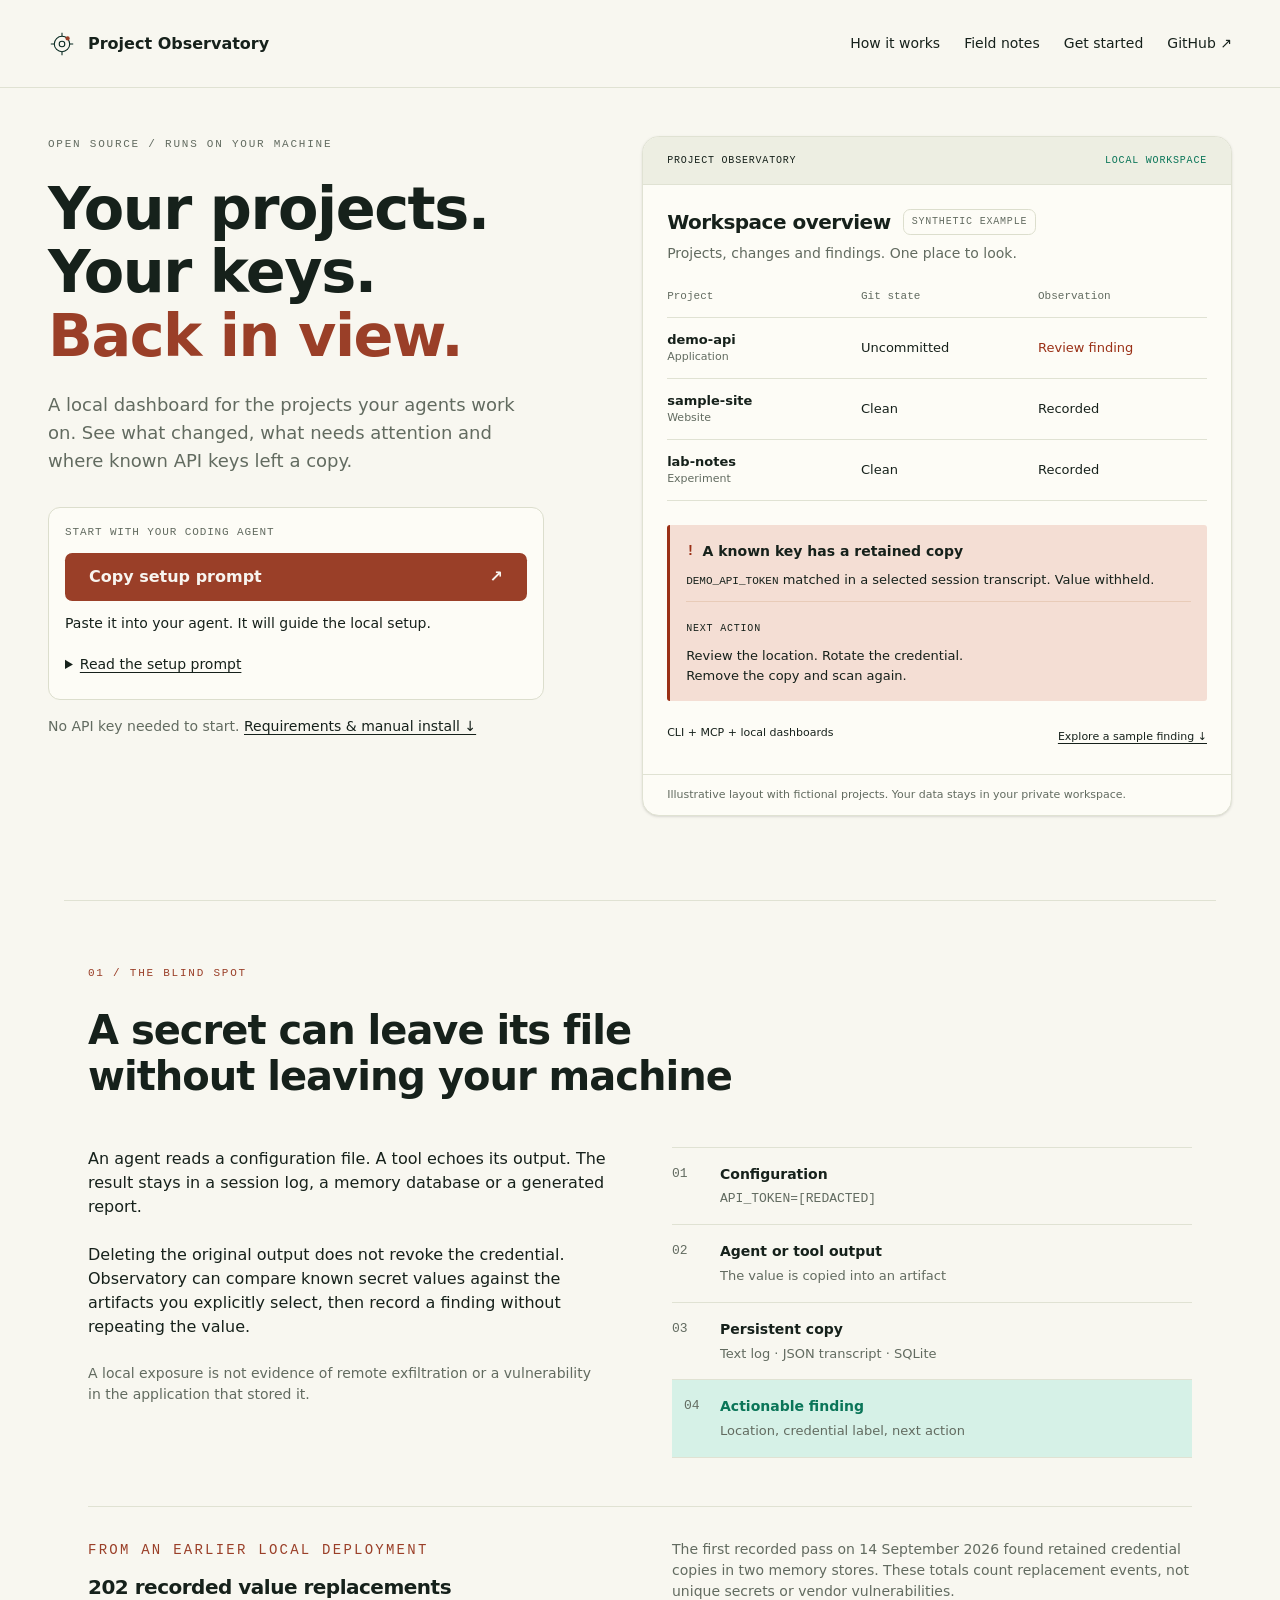
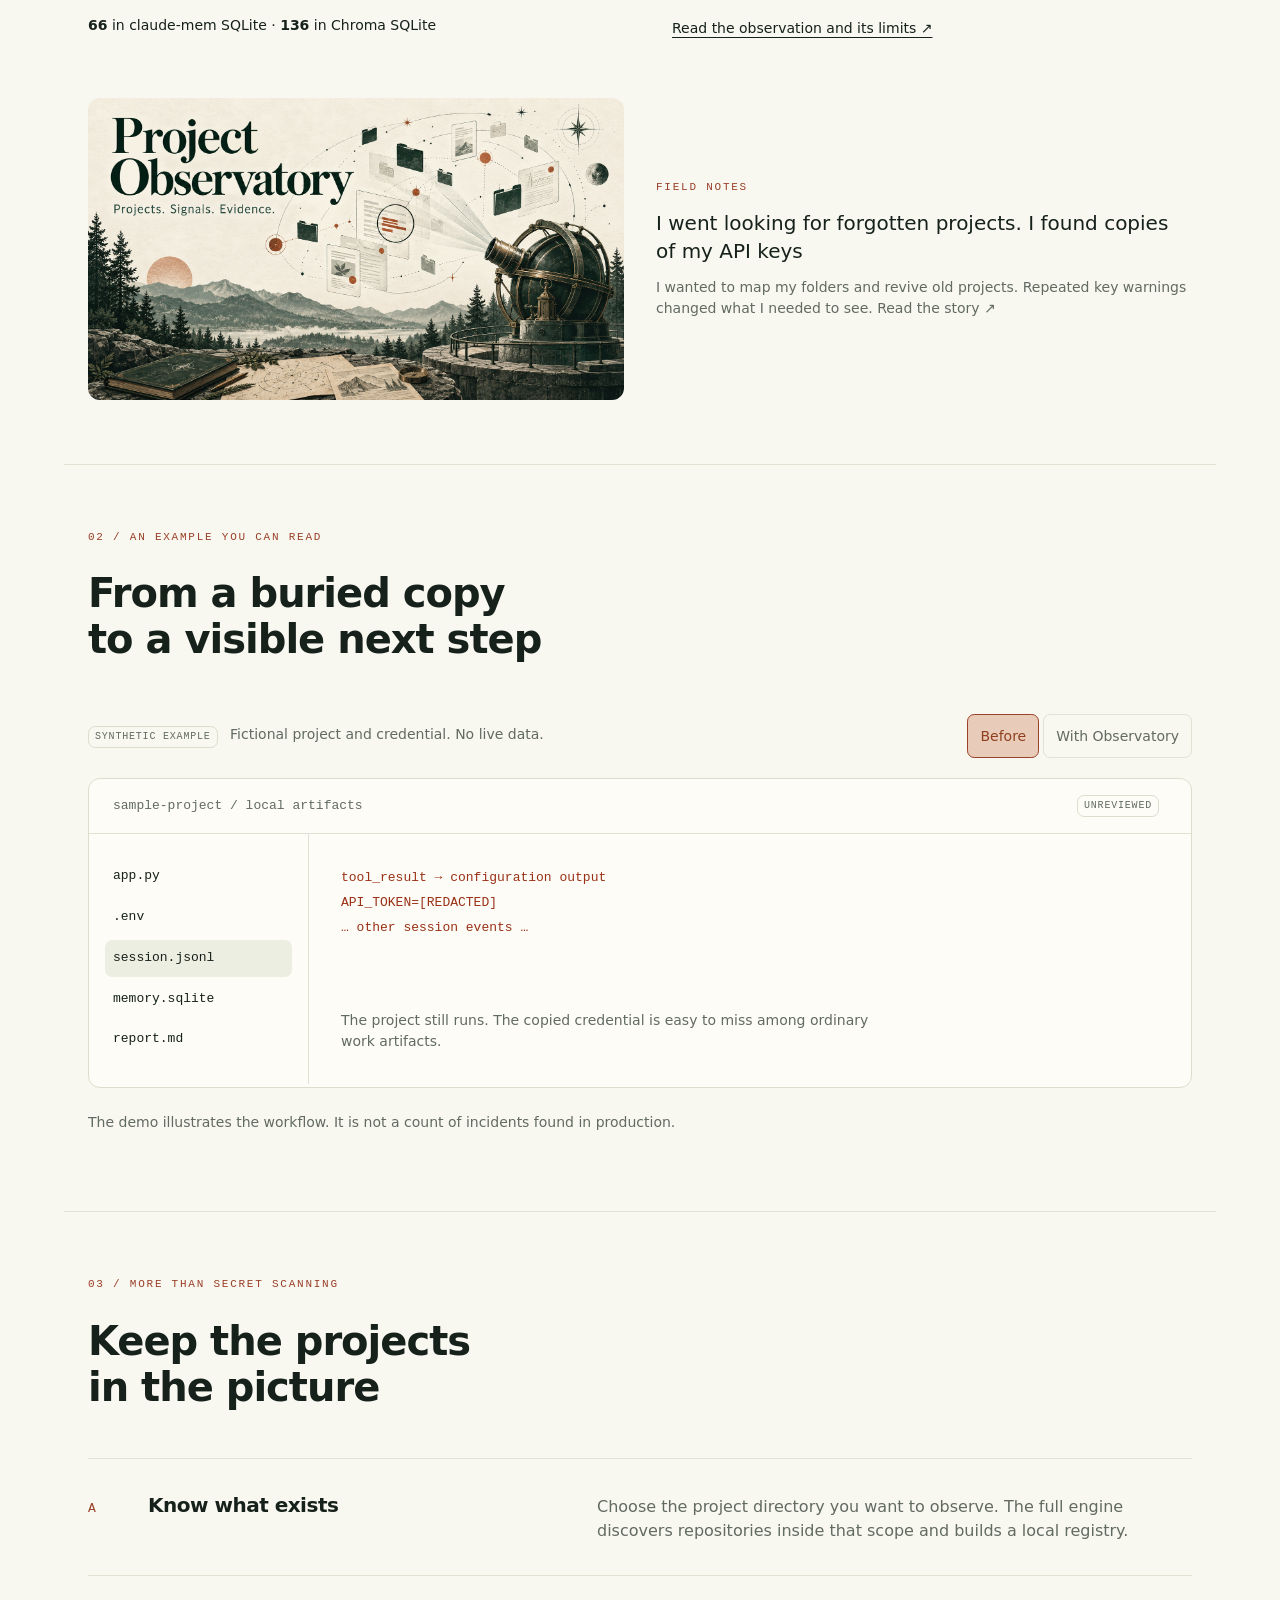
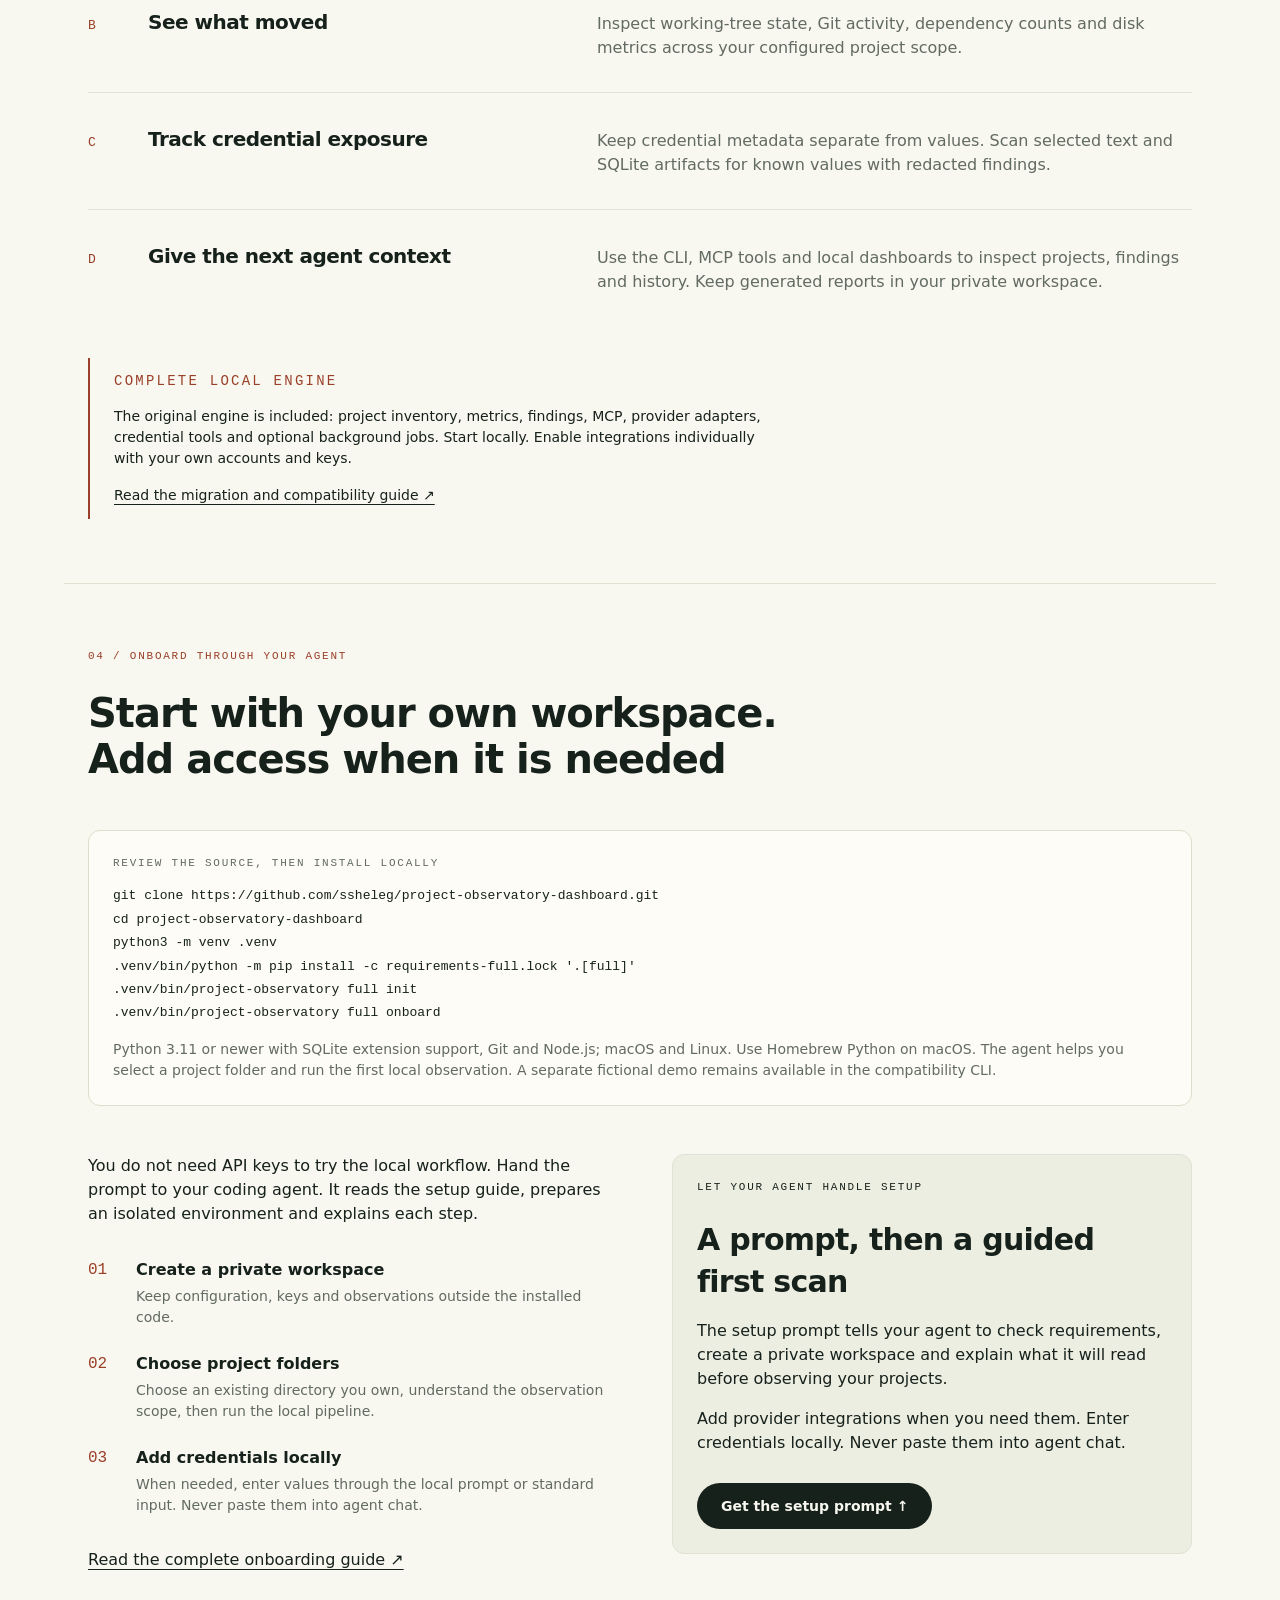
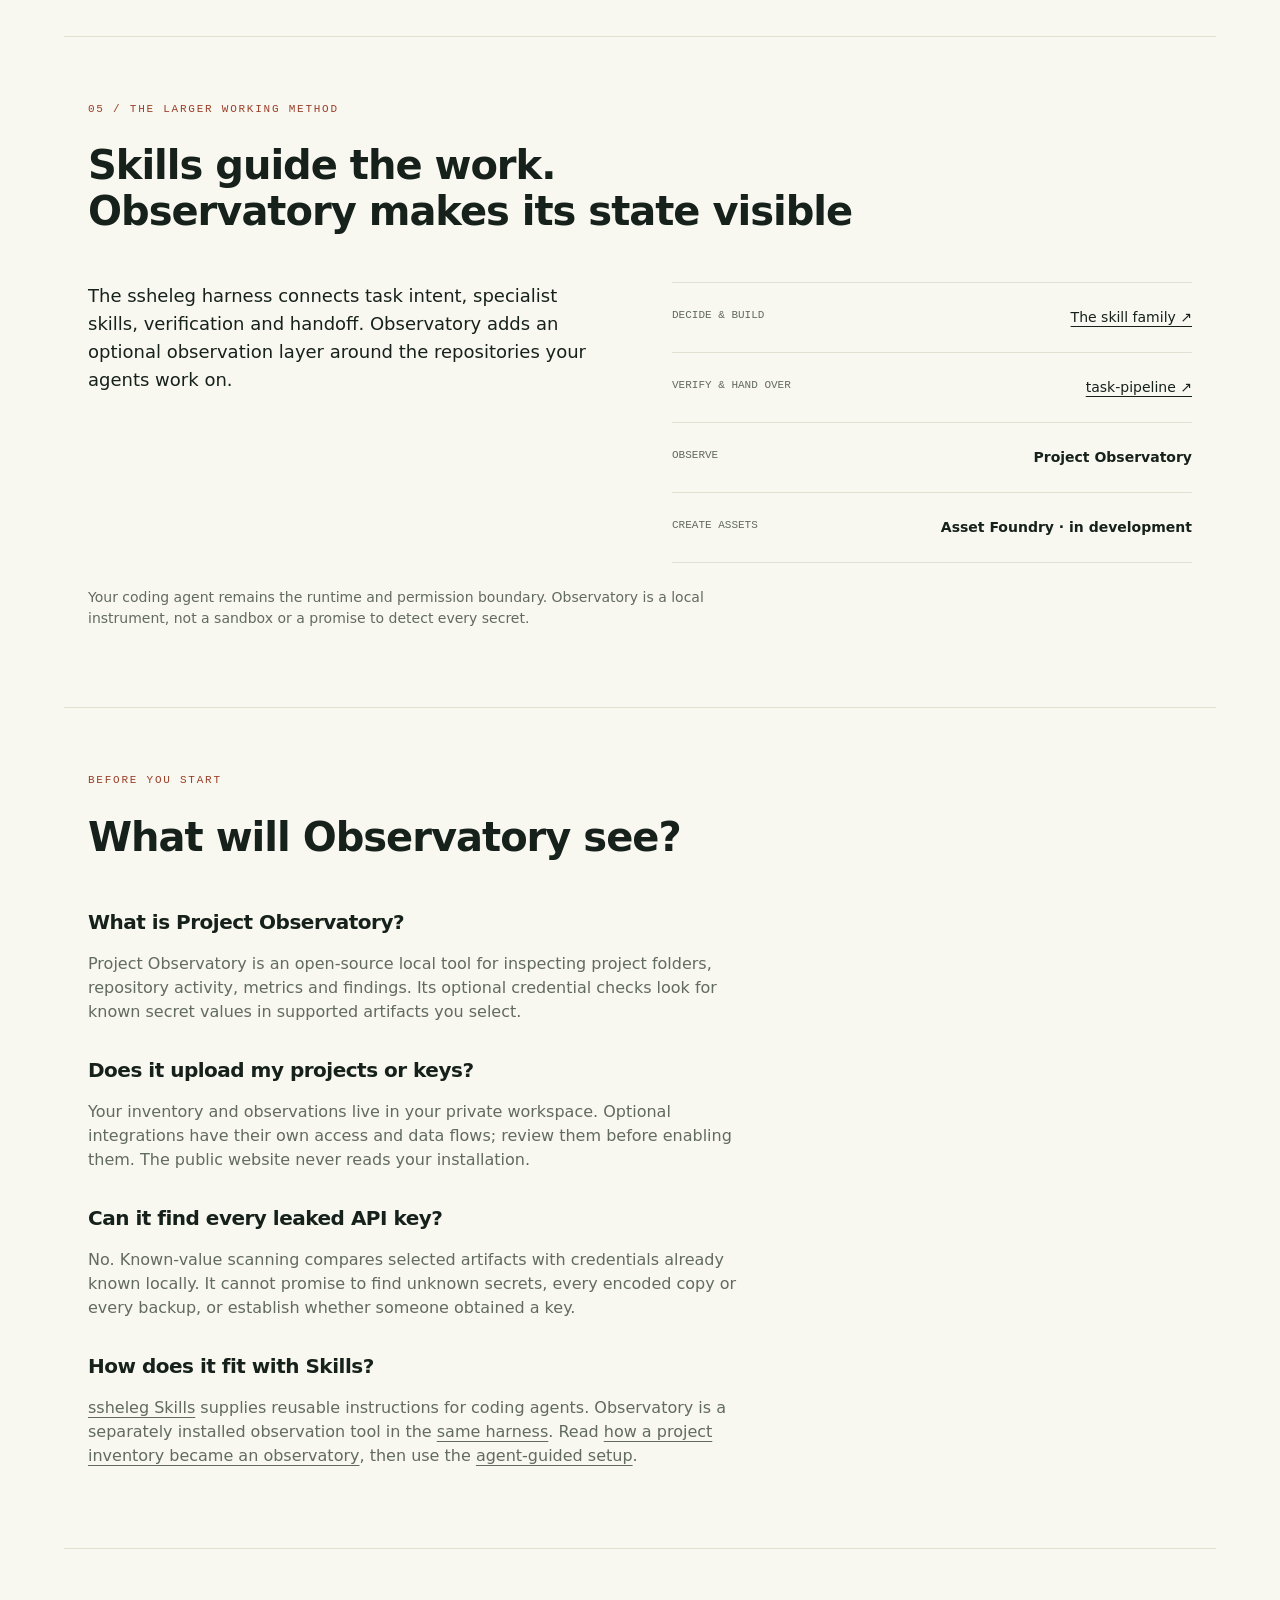
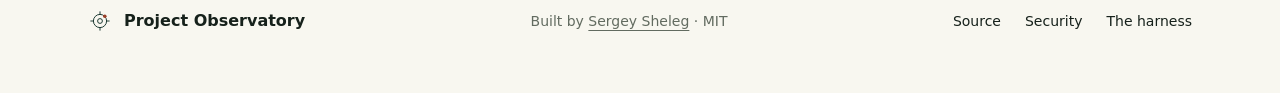
==== commit c64c8692: "Refresh dashboard website with prompt-first setup and renamed repository" ====
--- a/site/index.html
+++ b/site/index.html
@@ -2,59 +2,31 @@
 <html lang="en">
 <head>
 <meta charset="utf-8"><meta name="viewport" content="width=device-width,initial-scale=1">
-<title>Project Observatory · Know what your agents leave behind</title>
-<meta name="description" content="A local observation layer for agent-operated projects. Inspect Git state, project metrics and known credential exposures. Run the full engine in your own private workspace, with agent-led onboarding.">
+<title>Project Observatory Dashboard · Your projects, in view</title>
+<meta name="description" content="An open-source local dashboard for your projects, Git activity and credential exposure findings. Copy the setup prompt and let your coding agent guide installation.">
 <link rel="canonical" href="https://observatory.sshlg.me/">
 <meta name="theme-color" content="#072820">
-<meta property="og:title" content="Project Observatory"><meta property="og:description" content="Know what your agents leave behind. Local project visibility and credential exposure findings, with agent-led onboarding.">
+<meta property="og:title" content="Project Observatory"><meta property="og:description" content="Your projects, Git activity and credential exposure findings in one local dashboard. Set it up with your coding agent.">
 <meta property="og:image" content="https://observatory.sshlg.me/assets/observatory-cover.png"><meta name="twitter:card" content="summary_large_image"><meta name="twitter:image" content="https://observatory.sshlg.me/assets/observatory-cover.png">
 <meta property="og:type" content="website"><meta property="og:url" content="https://observatory.sshlg.me/">
-<link rel="icon" href="mark.svg" type="image/svg+xml"><link rel="stylesheet" href="tokens.css?v=cd1070ac1a6c"><link rel="stylesheet" href="style.css?v=ca2d82d621cc">
-<script type="application/ld+json">{"@context":"https://schema.org","@type":"SoftwareSourceCode","name":"Project Observatory","description":"A local observation layer for agent-operated projects","codeRepository":"https://github.com/ssheleg/project-observatory-open-source","license":"https://opensource.org/license/mit","programmingLanguage":"Python","url":"https://observatory.sshlg.me/","author":{"@type":"Person","name":"Sergey Sheleg","url":"https://sshlg.me/"}}</script>
+<link rel="icon" href="mark.svg" type="image/svg+xml"><link rel="stylesheet" href="tokens.css?v=907ff4661bae"><link rel="stylesheet" href="style.css?v=cff4b6ea20e1">
+<script type="application/ld+json">{"@context":"https://schema.org","@type":"SoftwareSourceCode","name":"Project Observatory","description":"A local observation layer for agent-operated projects","codeRepository":"https://github.com/ssheleg/project-observatory-dashboard","license":"https://opensource.org/license/mit","programmingLanguage":"Python","url":"https://observatory.sshlg.me/","author":{"@type":"Person","name":"Sergey Sheleg","url":"https://sshlg.me/"}}</script>
 <meta name="robots" content="index,follow,max-image-preview:large"><meta name="author" content="Sergey Sheleg"><meta property="og:site_name" content="Project Observatory"><meta property="og:image:alt" content="Project Observatory: an illustrated observation station connected to project cards."><meta property="og:image:width" content="1672"><meta property="og:image:height" content="941"><meta name="twitter:image:alt" content="Project Observatory: projects, signals, evidence."><script type="application/ld+json" id="site-entities">{"@context":"https://schema.org","@graph":[{"@type":"WebSite","@id":"https://observatory.sshlg.me/#website","name":"Project Observatory","url":"https://observatory.sshlg.me/"},{"@type":"Person","@id":"https://sshlg.me/#person","name":"Sergey Sheleg","url":"https://sshlg.me/"},{"@type":"WebPage","@id":"https://observatory.sshlg.me/#webpage","url":"https://observatory.sshlg.me/","name":"Project Observatory","isPartOf":{"@id":"https://observatory.sshlg.me/#website"},"inLanguage":"en","author":{"@id":"https://sshlg.me/#person"}}]}</script></head>
-<body>
+<body class="home">
 <a class="skip" href="#main">Skip to content</a>
 <main id="main">
 <div class="dawn">
-<header class="shell"><a class="wordmark" href="./"><img src="mark.svg" width="28" height="28" alt="">Project Observatory</a><nav aria-label="Main"><a href="#how">How it works</a><a href="field-notes/">Field notes</a><a href="#start">Get started</a><a href="https://github.com/ssheleg/project-observatory-open-source">GitHub ↗</a></nav></header>
+<header class="shell"><a class="wordmark" href="./"><img src="mark.svg" width="28" height="28" alt="">Project Observatory</a><nav aria-label="Main"><a href="#how">How it works</a><a href="field-notes/">Field notes</a><a href="#start">Get started</a><a href="https://github.com/ssheleg/project-observatory-dashboard">GitHub ↗</a></nav></header>
 <section class="hero shell" aria-labelledby="hero-title">
-<p class="eyebrow">LOCAL OBSERVATION / PART OF THE SSHELEG HARNESS</p>
-<h1 id="hero-title">Know what your<br>agents <span>leave behind</span></h1>
-<p class="lede">The code changed. A key reached a log. Another project stopped moving. Give your agent a place to see it, with findings you can act on.</p>
-<div class="actions"><a class="button primary" href="#start">&gt;_ Start with your agent</a><a class="button ghost" href="#how">Read a sample finding ↓</a></div>
-<p class="proof">Open source · Local state · Explicit project access</p>
-</section>
-</div>
-<section class="sheet section" id="how">
-<div class="section-heading"><p class="eyebrow">01 / THE BLIND SPOT</p><h2>A secret can leave its file<br>without leaving your machine</h2></div>
-<div class="split"><div class="prose"><p>An agent reads a configuration file. A tool echoes its output. The result stays in a session log, a memory database or a generated report.</p><p>Deleting the original output does not revoke the credential. Observatory can compare known secret values against the artifacts you explicitly select, then record a finding without repeating the value.</p><p class="source">A local exposure is not evidence of remote exfiltration or a vulnerability in the application that stored it.</p></div>
-<div class="journey" aria-label="Credential exposure path"><div><span class="step">01</span><strong>Configuration</strong><code>API_TOKEN=[REDACTED]</code></div><div><span class="step">02</span><strong>Agent or tool output</strong><span>The value is copied into an artifact</span></div><div><span class="step">03</span><strong>Persistent copy</strong><span>Text log · JSON transcript · SQLite</span></div><div class="found"><span class="step">04</span><strong>Actionable finding</strong><span>Location, credential label, next action</span></div></div></div>
-<aside class="case-study"><div><p class="eyebrow">FROM AN EARLIER LOCAL DEPLOYMENT</p><h3>202 recorded value replacements</h3><p><strong>66</strong> in claude-mem SQLite · <strong>136</strong> in Chroma SQLite</p></div><div><p>The first recorded pass on 14 September 2026 found retained credential copies in two memory stores. These totals count replacement events, not unique secrets or vendor vulnerabilities.</p><a href="https://github.com/ssheleg/project-observatory-open-source/blob/main/docs/site/CASE-STUDY.md">Read the observation and its limits ↗</a></div></aside>
-<a class="story-preview" href="field-notes/"><img src="assets/observatory-cover.png" width="1672" height="941" loading="lazy" alt=""><span><span class="eyebrow">FIELD NOTES</span><strong>I went looking for forgotten projects. I found copies of my API keys</strong><span>I wanted to map my folders and revive old projects. Repeated key warnings changed what I needed to see. Read the story ↗</span></span></a>
-</section>
-<section class="sheet section" id="example">
-<div class="section-heading"><p class="eyebrow">02 / AN EXAMPLE YOU CAN READ</p><h2>From a buried copy<br>to a visible next step</h2></div>
-<div class="example-top"><p><span class="tag">SYNTHETIC EXAMPLE</span> Fictional project and credential. No live data.</p><div class="switch" role="group" aria-label="Example state"><button type="button" data-state="before" aria-pressed="true">Before</button><button type="button" data-state="after" aria-pressed="false">With Observatory</button></div></div>
-<div class="sample" id="sample-before"><div class="sample-label"><span>sample-project / local artifacts</span><span class="tag">UNREVIEWED</span></div><div class="sample-grid"><div class="file-list"><span>app.py</span><span>.env</span><span class="highlight">session.jsonl</span><span>memory.sqlite</span><span>report.md</span></div><div class="sample-body"><code>tool_result → configuration output<br>API_TOKEN=[REDACTED]<br>… other session events …</code><p>The project still runs. The copied credential is easy to miss among ordinary work artifacts.</p></div></div></div>
-<div class="sample" id="sample-after"><div class="sample-label"><span>sample-project / exposure finding</span><span class="tag confirmed">VALUE MATCH</span></div><dl class="finding"><div><dt>Credential</dt><dd>DEMO_API_TOKEN <small>value withheld</small></dd></div><div><dt>Surface</dt><dd>Selected session transcript</dd></div><div><dt>Evidence</dt><dd>A known value matched in the selected artifact</dd></div><div><dt>Next action</dt><dd>Revoke or rotate at the provider; remove retained copies; scan again</dd></div></dl><p class="sample-foot">Detection records a finding. It does not rotate the key or erase your history automatically.</p></div>
-<p class="source">The demo illustrates the workflow. It is not a count of incidents found in production.</p>
-</section>
-<section class="sheet section" id="projects">
-<div class="section-heading"><p class="eyebrow">03 / MORE THAN SECRET SCANNING</p><h2>Keep the projects<br>in the picture</h2></div>
-<div class="feature-rows"><article><span class="feature-no">A</span><h3>Know what exists</h3><p>Choose the project directory you want to observe. The full engine discovers repositories inside that scope and builds a local registry.</p></article><article><span class="feature-no">B</span><h3>See what moved</h3><p>Inspect working-tree state, Git activity, dependency counts and disk metrics across your configured project scope.</p></article><article><span class="feature-no">C</span><h3>Track credential exposure</h3><p>Keep credential metadata separate from values. Scan selected text and SQLite artifacts for known values with redacted findings.</p></article><article><span class="feature-no">D</span><h3>Give the next agent context</h3><p>Use the CLI, MCP tools and local dashboards to inspect projects, findings and history. Keep generated reports in your private workspace.</p></article></div>
-<div class="boundary"><p class="eyebrow">COMPLETE LOCAL ENGINE</p><p>The original engine is included: project inventory, metrics, findings, MCP, provider adapters, credential tools and optional background jobs. Start locally. Enable integrations individually with your own accounts and keys.</p><a href="https://github.com/ssheleg/project-observatory-open-source/blob/main/docs/MIGRATION.md">Read the migration and compatibility guide ↗</a></div>
-</section>
-<section class="sheet section" id="start">
-<div class="section-heading"><p class="eyebrow">04 / ONBOARD THROUGH YOUR AGENT</p><h2>Start with your own workspace.<br>Add access when it is needed</h2></div>
-<div class="install"><span class="eyebrow">REVIEW THE SOURCE, THEN INSTALL LOCALLY</span><pre>git clone https://github.com/ssheleg/project-observatory-open-source.git
-cd project-observatory-open-source
-python3 -m venv .venv
-.venv/bin/python -m pip install -c requirements-full.lock '.[full]'
-.venv/bin/project-observatory full init
-.venv/bin/project-observatory full onboard</pre><p>Python 3.11 or newer with SQLite extension support, Git and Node.js; macOS and Linux. Use Homebrew Python on macOS. The agent helps you select a project folder and run the first local observation. A separate fictional demo remains available in the compatibility CLI.</p></div>
-<div class="split"><div class="prose"><p>You do not need API keys to try the local workflow. Hand the prompt to your coding agent. It reads the setup guide, prepares an isolated environment and explains each step.</p><ol class="setup-steps"><li><strong>Create a private workspace</strong><span>Keep configuration, keys and observations outside the installed code.</span></li><li><strong>Choose project folders</strong><span>Choose an existing directory you own, understand the observation scope, then run the local pipeline.</span></li><li><strong>Add credentials locally</strong><span>When needed, enter values through the local prompt or standard input. Never paste them into agent chat.</span></li></ol><a href="https://github.com/ssheleg/project-observatory-open-source/blob/main/docs/ONBOARDING.md">Read the complete onboarding guide ↗</a></div>
-<div class="prompt-box"><div class="sample-label"><span>Give this to your agent</span><button id="copy-prompt" type="button">Copy prompt</button></div><pre id="agent-prompt">Set up the full Project Observatory from
-https://github.com/ssheleg/project-observatory-open-source
+<div class="hero-copy">
+<p class="eyebrow">OPEN SOURCE / RUNS ON YOUR MACHINE</p>
+<h1 id="hero-title">Your projects.<br>Your keys.<br><span>Back in view.</span></h1>
+<p class="lede">A local dashboard for the projects your agents work on. See what changed, what needs attention and where known API keys left a copy.</p>
+<div class="quick-start" id="install-prompt">
+<div class="quick-start-head"><span class="prompt-label">START WITH YOUR CODING AGENT</span><button class="button primary" id="copy-prompt" type="button" aria-describedby="copy-status">Copy setup prompt <span aria-hidden="true">↗</span></button></div>
+<p id="copy-status" role="status" aria-live="polite">Paste it into your agent. It will guide the local setup.</p>
+<details id="prompt-details"><summary>Read the setup prompt</summary><pre id="agent-prompt" tabindex="0">Set up the full Project Observatory from
+https://github.com/ssheleg/project-observatory-dashboard
 
 Read README.md, SECURITY.md, docs/ONBOARDING.md and
 docs/AGENT-ONBOARDING.md first. Use an isolated Python
@@ -72,7 +44,58 @@
 
 Show coverage, unavailable sources and next actions.
 Explain upgrade preview, backup and restore. Keep the
-original installation intact during any migration.</pre><p id="copy-status" role="status" aria-live="polite">The prompt stays selectable if clipboard access is unavailable.</p></div></div>
+original installation intact during any migration.</pre></details>
+<noscript><p>Open “Read the setup prompt” and copy the text manually.</p></noscript>
+</div>
+<p class="hero-links">No API key needed to start. <a href="#start">Requirements &amp; manual install ↓</a></p>
+</div>
+<figure class="dashboard-preview" aria-label="Illustrative project dashboard, fictional data">
+<figcaption><span>PROJECT OBSERVATORY</span><span class="preview-local">LOCAL WORKSPACE</span></figcaption>
+<div class="preview-body">
+<div class="preview-title"><h2>Workspace overview</h2><span class="tag">SYNTHETIC EXAMPLE</span></div>
+<p class="preview-subtitle">Projects, changes and findings. One place to look.</p>
+<div class="preview-table" role="table" aria-label="Fictional project inventory">
+<div class="preview-row preview-columns" role="row"><span role="columnheader">Project</span><span role="columnheader">Git state</span><span role="columnheader">Observation</span></div>
+<div class="preview-row" role="row"><strong role="cell">demo-api<small>Application</small></strong><span role="cell">Uncommitted</span><span class="preview-attention" role="cell">Review finding</span></div>
+<div class="preview-row" role="row"><strong role="cell">sample-site<small>Website</small></strong><span role="cell">Clean</span><span role="cell">Recorded</span></div>
+<div class="preview-row" role="row"><strong role="cell">lab-notes<small>Experiment</small></strong><span role="cell">Clean</span><span role="cell">Recorded</span></div>
+</div>
+<div class="preview-finding"><div class="finding-heading"><span class="finding-icon" aria-hidden="true">!</span><strong>A known key has a retained copy</strong></div><p><code>DEMO_API_TOKEN</code> matched in a selected session transcript. Value withheld.</p><div class="preview-next"><span>NEXT ACTION</span><p>Review the location. Rotate the credential.<br>Remove the copy and scan again.</p></div></div>
+<div class="preview-footer"><span>CLI + MCP + local dashboards</span><a href="#example">Explore a sample finding ↓</a></div>
+</div>
+<p class="preview-caption">Illustrative layout with fictional projects. Your data stays in your private workspace.</p>
+</figure>
+</section>
+</div>
+<section class="sheet section" id="how">
+<div class="section-heading"><p class="eyebrow">01 / THE BLIND SPOT</p><h2>A secret can leave its file<br>without leaving your machine</h2></div>
+<div class="split"><div class="prose"><p>An agent reads a configuration file. A tool echoes its output. The result stays in a session log, a memory database or a generated report.</p><p>Deleting the original output does not revoke the credential. Observatory can compare known secret values against the artifacts you explicitly select, then record a finding without repeating the value.</p><p class="source">A local exposure is not evidence of remote exfiltration or a vulnerability in the application that stored it.</p></div>
+<div class="journey" aria-label="Credential exposure path"><div><span class="step">01</span><strong>Configuration</strong><code>API_TOKEN=[REDACTED]</code></div><div><span class="step">02</span><strong>Agent or tool output</strong><span>The value is copied into an artifact</span></div><div><span class="step">03</span><strong>Persistent copy</strong><span>Text log · JSON transcript · SQLite</span></div><div class="found"><span class="step">04</span><strong>Actionable finding</strong><span>Location, credential label, next action</span></div></div></div>
+<aside class="case-study"><div><p class="eyebrow">FROM AN EARLIER LOCAL DEPLOYMENT</p><h3>202 recorded value replacements</h3><p><strong>66</strong> in claude-mem SQLite · <strong>136</strong> in Chroma SQLite</p></div><div><p>The first recorded pass on 14 September 2026 found retained credential copies in two memory stores. These totals count replacement events, not unique secrets or vendor vulnerabilities.</p><a href="https://github.com/ssheleg/project-observatory-dashboard/blob/main/docs/site/CASE-STUDY.md">Read the observation and its limits ↗</a></div></aside>
+<a class="story-preview" href="field-notes/"><img src="assets/observatory-cover.png" width="1672" height="941" loading="lazy" alt=""><span><span class="eyebrow">FIELD NOTES</span><strong>I went looking for forgotten projects. I found copies of my API keys</strong><span>I wanted to map my folders and revive old projects. Repeated key warnings changed what I needed to see. Read the story ↗</span></span></a>
+</section>
+<section class="sheet section" id="example">
+<div class="section-heading"><p class="eyebrow">02 / AN EXAMPLE YOU CAN READ</p><h2>From a buried copy<br>to a visible next step</h2></div>
+<div class="example-top"><p><span class="tag">SYNTHETIC EXAMPLE</span> Fictional project and credential. No live data.</p><div class="switch" role="group" aria-label="Example state"><button type="button" data-state="before" aria-pressed="true">Before</button><button type="button" data-state="after" aria-pressed="false">With Observatory</button></div></div>
+<div class="sample" id="sample-before"><div class="sample-label"><span>sample-project / local artifacts</span><span class="tag">UNREVIEWED</span></div><div class="sample-grid"><div class="file-list"><span>app.py</span><span>.env</span><span class="highlight">session.jsonl</span><span>memory.sqlite</span><span>report.md</span></div><div class="sample-body"><code>tool_result → configuration output<br>API_TOKEN=[REDACTED]<br>… other session events …</code><p>The project still runs. The copied credential is easy to miss among ordinary work artifacts.</p></div></div></div>
+<div class="sample" id="sample-after"><div class="sample-label"><span>sample-project / exposure finding</span><span class="tag confirmed">VALUE MATCH</span></div><dl class="finding"><div><dt>Credential</dt><dd>DEMO_API_TOKEN <small>value withheld</small></dd></div><div><dt>Surface</dt><dd>Selected session transcript</dd></div><div><dt>Evidence</dt><dd>A known value matched in the selected artifact</dd></div><div><dt>Next action</dt><dd>Revoke or rotate at the provider; remove retained copies; scan again</dd></div></dl><p class="sample-foot">Detection records a finding. It does not rotate the key or erase your history automatically.</p></div>
+<p class="source">The demo illustrates the workflow. It is not a count of incidents found in production.</p>
+</section>
+<section class="sheet section" id="projects">
+<div class="section-heading"><p class="eyebrow">03 / MORE THAN SECRET SCANNING</p><h2>Keep the projects<br>in the picture</h2></div>
+<div class="feature-rows"><article><span class="feature-no">A</span><h3>Know what exists</h3><p>Choose the project directory you want to observe. The full engine discovers repositories inside that scope and builds a local registry.</p></article><article><span class="feature-no">B</span><h3>See what moved</h3><p>Inspect working-tree state, Git activity, dependency counts and disk metrics across your configured project scope.</p></article><article><span class="feature-no">C</span><h3>Track credential exposure</h3><p>Keep credential metadata separate from values. Scan selected text and SQLite artifacts for known values with redacted findings.</p></article><article><span class="feature-no">D</span><h3>Give the next agent context</h3><p>Use the CLI, MCP tools and local dashboards to inspect projects, findings and history. Keep generated reports in your private workspace.</p></article></div>
+<div class="boundary"><p class="eyebrow">COMPLETE LOCAL ENGINE</p><p>The original engine is included: project inventory, metrics, findings, MCP, provider adapters, credential tools and optional background jobs. Start locally. Enable integrations individually with your own accounts and keys.</p><a href="https://github.com/ssheleg/project-observatory-dashboard/blob/main/docs/MIGRATION.md">Read the migration and compatibility guide ↗</a></div>
+</section>
+<section class="sheet section" id="start">
+<div class="section-heading"><p class="eyebrow">04 / ONBOARD THROUGH YOUR AGENT</p><h2>Start with your own workspace.<br>Add access when it is needed</h2></div>
+<div class="install"><span class="eyebrow">REVIEW THE SOURCE, THEN INSTALL LOCALLY</span><pre>git clone https://github.com/ssheleg/project-observatory-dashboard.git
+cd project-observatory-dashboard
+python3 -m venv .venv
+.venv/bin/python -m pip install -c requirements-full.lock '.[full]'
+.venv/bin/project-observatory full init
+.venv/bin/project-observatory full onboard</pre><p>Python 3.11 or newer with SQLite extension support, Git and Node.js; macOS and Linux. Use Homebrew Python on macOS. The agent helps you select a project folder and run the first local observation. A separate fictional demo remains available in the compatibility CLI.</p></div>
+<div class="split"><div class="prose"><p>You do not need API keys to try the local workflow. Hand the prompt to your coding agent. It reads the setup guide, prepares an isolated environment and explains each step.</p><ol class="setup-steps"><li><strong>Create a private workspace</strong><span>Keep configuration, keys and observations outside the installed code.</span></li><li><strong>Choose project folders</strong><span>Choose an existing directory you own, understand the observation scope, then run the local pipeline.</span></li><li><strong>Add credentials locally</strong><span>When needed, enter values through the local prompt or standard input. Never paste them into agent chat.</span></li></ol><a href="https://github.com/ssheleg/project-observatory-dashboard/blob/main/docs/ONBOARDING.md">Read the complete onboarding guide ↗</a></div>
+<aside class="setup-note"><p class="eyebrow">LET YOUR AGENT HANDLE SETUP</p><h3>A prompt, then a guided first scan</h3><p>The setup prompt tells your agent to check requirements, create a private workspace and explain what it will read before observing your projects.</p><p>Add provider integrations when you need them. Enter credentials locally. Never paste them into agent chat.</p><a class="button" href="#install-prompt">Get the setup prompt ↑</a></aside></div>
 </section>
 <section class="sheet section" id="harness">
 <div class="section-heading"><p class="eyebrow">05 / THE LARGER WORKING METHOD</p><h2>Skills guide the work.<br>Observatory makes its state visible</h2></div>
@@ -80,6 +103,6 @@
 <p class="source">Your coding agent remains the runtime and permission boundary. Observatory is a local instrument, not a sandbox or a promise to detect every secret.</p>
 </section>
 <section class="sheet section" id="questions"><div class="section-heading"><p class="eyebrow">BEFORE YOU START</p><h2>What will Observatory see?</h2></div><div class="quick-answers"><h3>What is Project Observatory?</h3><p>Project Observatory is an open-source local tool for inspecting project folders, repository activity, metrics and findings. Its optional credential checks look for known secret values in supported artifacts you select.</p><h3>Does it upload my projects or keys?</h3><p>Your inventory and observations live in your private workspace. Optional integrations have their own access and data flows; review them before enabling them. The public website never reads your installation.</p><h3>Can it find every leaked API key?</h3><p>No. Known-value scanning compares selected artifacts with credentials already known locally. It cannot promise to find unknown secrets, every encoded copy or every backup, or establish whether someone obtained a key.</p><h3>How does it fit with Skills?</h3><p><a href="https://skills.sshlg.me/">ssheleg Skills</a> supplies reusable instructions for coding agents. Observatory is a separately installed observation tool in the <a href="https://skills.sshlg.me/harness/">same harness</a>. Read <a href="field-notes/">how a project inventory became an observatory</a>, then use the <a href="#start">agent-guided setup</a>.</p></div></section></main>
-<footer class="sheet"><a class="wordmark" href="./"><img src="mark.svg" width="24" height="24" alt="">Project Observatory</a><p>Built by <a href="https://sshlg.me/">Sergey Sheleg</a> · MIT</p><nav aria-label="Footer"><a href="https://github.com/ssheleg/project-observatory-open-source">Source</a><a href="https://github.com/ssheleg/project-observatory-open-source/blob/main/SECURITY.md">Security</a><a href="https://skills.sshlg.me/harness/">The harness</a></nav></footer>
-<script src="app.js?v=60e3c54e4796" defer></script>
+<footer class="sheet"><a class="wordmark" href="./"><img src="mark.svg" width="24" height="24" alt="">Project Observatory</a><p>Built by <a href="https://sshlg.me/">Sergey Sheleg</a> · MIT</p><nav aria-label="Footer"><a href="https://github.com/ssheleg/project-observatory-dashboard">Source</a><a href="https://github.com/ssheleg/project-observatory-dashboard/blob/main/SECURITY.md">Security</a><a href="https://skills.sshlg.me/harness/">The harness</a></nav></footer>
+<script src="app.js?v=833a8acdf5c4" defer></script>
 </body></html>
--- a/site/tokens.css
+++ b/site/tokens.css
@@ -336,3 +336,13 @@
   --article-headline-mobile: 2.25rem;
   --article-measure: 42rem;
 }
+
+/* Dashboard landing extension: bounded preview, compact first-screen onboarding.
+   Palette, typography and spacing inherit the existing Field Notes roles. */
+:root {
+  --landing-headline: clamp(2.5rem, 4.6vw, 4rem);
+  --landing-leading: 1.08;
+  --preview-label: 0.625rem;
+  --preview-min: 27rem;
+  --landing-copy: 31rem;
+}
--- a/site/style.css
+++ b/site/style.css
@@ -38,3 +38,68 @@
 .cartoon{padding:0;background:transparent;border:0}.cartoon img{display:block;width:100%;height:auto}.cartoon figcaption{margin-top:var(--s3)}
 .quick-answers{max-width:var(--prose-max)}.quick-answers h3{margin-top:var(--s6)}.quick-answers p{color:var(--ink-soft)}
 @media(max-width:47.99rem){.article-header h1{font-size:var(--article-headline-mobile)}.article-body{font-size:var(--article-text-mobile)}.article-deck{font-size:var(--t-lede)}.article-header{padding-top:var(--s5)}.article-body h2{font-size:var(--t-h3);margin-top:var(--s7)}.editorial-figure{padding:var(--s4) 0;background:transparent}.figure-flow{grid-auto-flow:row;grid-template-columns:1fr;gap:var(--s4)}.figure-flow li{padding-left:var(--s7)}.figure-flow li:before{position:absolute;left:0;top:0}.figure-flow li:not(:last-child):after{content:'↓';left:var(--s2);top:var(--s6);right:auto}.article-body .pullquote{font-size:var(--t-h4);padding-inline:var(--s4)}.cartoon{padding:0}}
+
+/* Dashboard landing — home-only composition; editorial pages keep their rhythm. */
+.home header{min-height:88px;gap:var(--s5)}
+.home header nav{gap:var(--s5)}
+.home .hero{display:grid;grid-template-columns:1fr 1.08fr;gap:var(--s7);align-items:center;padding-top:var(--s7);padding-bottom:var(--s8)}
+.home .hero-copy{min-width:0;max-width:var(--landing-copy)}
+.home .hero h1{font-size:var(--landing-headline);line-height:var(--landing-leading);margin:var(--s5) 0}
+.home .hero .lede{max-width:none;margin:0 0 var(--s6)}
+.home .hero .eyebrow{line-height:var(--lh-body)}
+.quick-start{border:1px solid var(--line-on-deep-strong);background:var(--fill-on-deep);border-radius:var(--radius-lg);padding:var(--s4)}
+.quick-start-head{display:flex;flex-direction:column;align-items:flex-start;gap:var(--s3)}
+.prompt-label{font-family:var(--font-mono);font-size:var(--t-eyebrow);letter-spacing:var(--track-tag)}
+.quick-start .button{border:0;cursor:pointer;font:inherit;font-weight:var(--weight-body-strong);min-height:48px;padding:var(--s3) var(--s5);gap:var(--s5);justify-content:space-between;width:100%;border-radius:var(--radius-sm)}
+.quick-start p{font-size:var(--t-sm);line-height:var(--lh-body);margin:var(--s3) 0}
+.quick-start summary{font-size:var(--t-sm);cursor:pointer;padding:var(--s2) 0;text-decoration:underline;text-underline-offset:3px}
+.quick-start pre{white-space:pre-wrap;overflow-wrap:anywhere;font:var(--t-mono)/var(--lh-mono) var(--font-mono);background:var(--deep-3);color:var(--on-deep);padding:var(--s4);border-radius:var(--radius-sm);max-height:24rem;overflow:auto}
+.hero-links{font-size:var(--t-sm);line-height:var(--lh-body);margin:var(--s4) 0 0;max-width:var(--landing-copy)}
+.hero-links a{display:inline-block;text-underline-offset:3px}
+.dashboard-preview{margin:0;min-width:0;background:var(--surface);color:var(--ink);border:1px solid var(--line);border-radius:var(--radius-xl);box-shadow:var(--shadow-float);overflow:hidden}
+.dashboard-preview figcaption{display:flex;justify-content:space-between;gap:var(--s2);font:var(--preview-label)/var(--lh-body) var(--font-mono);letter-spacing:var(--track-tag);padding:var(--s4) var(--s5);border-bottom:1px solid var(--line);background:var(--surface-2)}
+.preview-local{color:var(--verify-ink)}
+.preview-body{padding:var(--s5)}
+.preview-title{display:flex;align-items:center;flex-wrap:wrap;gap:var(--s3)}
+.preview-title h2{font-size:var(--t-h4);margin:0;letter-spacing:var(--track-display)}
+.preview-title .tag{font-size:var(--preview-label);padding:var(--s1) var(--s2)}
+.preview-subtitle{font-size:var(--t-sm);line-height:var(--lh-body);color:var(--ink-soft);margin:var(--s2) 0 var(--s5)}
+.preview-row{display:grid;grid-template-columns:1.1fr 1fr 1fr;gap:var(--s2);align-items:center;padding:var(--s3) 0;border-bottom:1px solid var(--line);font-size:var(--t-mono);line-height:var(--lh-body)}
+.preview-row strong{font-weight:var(--weight-body-strong)}
+.preview-row small{display:block;color:var(--ink-soft);font-size:var(--t-eyebrow);font-weight:var(--weight-body)}
+.preview-columns{font:var(--t-eyebrow)/var(--lh-body) var(--font-mono);color:var(--ink-soft);padding-top:0}
+.preview-attention{color:var(--witness-ink)}
+.preview-finding{margin-top:var(--s5);padding:var(--s4);background:var(--witness-soft);border-left:3px solid var(--witness-ink);border-radius:var(--radius-xs)}
+.finding-heading{display:flex;align-items:center;gap:var(--s2);font-size:var(--t-sm)}
+.finding-icon{color:var(--witness-ink);font-family:var(--font-mono);font-weight:var(--weight-body-strong)}
+.preview-finding p{font-size:var(--t-mono);line-height:var(--lh-body);margin:var(--s2) 0 0}
+.preview-finding code{font-size:var(--t-eyebrow)}
+.preview-next{border-top:1px solid var(--brand-soft);margin-top:var(--s3);padding-top:var(--s3)}
+.preview-next>span{font:var(--preview-label)/var(--lh-body) var(--font-mono);letter-spacing:var(--track-tag)}
+.preview-footer{display:flex;flex-wrap:wrap;gap:var(--s2);justify-content:space-between;font-size:var(--t-eyebrow);line-height:var(--lh-body);margin-top:var(--s5)}
+.preview-footer a{color:var(--ink);text-underline-offset:3px;padding:var(--s1) 0}
+.preview-caption{border-top:1px solid var(--line);font-size:var(--t-eyebrow);line-height:var(--lh-body);color:var(--ink-soft);margin:0;padding:var(--s3) var(--s5)}
+.setup-note{padding:var(--s5);background:var(--surface-2);border:1px solid var(--line);border-radius:var(--radius-lg);align-self:start}
+.setup-note h3{font-size:var(--t-h3);margin:var(--s4) 0}.setup-note p{line-height:var(--lh-body)}
+.setup-note .button{background:var(--ink);color:var(--on-ink);margin-top:var(--s3)}
+.home .section-heading h2{line-height:var(--lh-display)}
+.home :is(button,summary,a):focus-visible{outline:3px solid var(--brand-on-dark);outline-offset:4px}
+@media(max-width:1050px){.home .hero{gap:var(--s5)}.preview-body{padding:var(--s4)}.home header nav{gap:var(--s4)}}
+@media(max-width:760px){.home header{padding-top:var(--s5);padding-bottom:var(--s4);min-height:0;align-items:flex-start}.home header nav{flex-wrap:wrap;gap:var(--s2) var(--s4)}.home header nav a{padding:var(--s2) 0}.home .hero{grid-template-columns:1fr;padding-top:var(--s5);padding-bottom:var(--s7);gap:var(--s6)}.home .hero-copy{max-width:none}.home .hero h1{margin:var(--s4) 0}.home .hero .lede{margin-bottom:var(--s5)}.dashboard-preview{width:100%;max-width:38rem}.hero-links{max-width:none}.home .quick-start{padding:var(--s3)}.preview-row{font-size:var(--t-eyebrow)}.preview-title h2{font-size:var(--t-lede)}.home .section{padding-top:var(--s7);padding-bottom:var(--s7)}}
+/* Selected paper-led composition: the setup action is the strongest accent. */
+.home .dawn{background:var(--bg);color:var(--ink);padding-bottom:0}
+.home .dawn::before,.home .dawn::after{display:none}
+.home .dawn header{border-bottom:1px solid var(--line)}
+.home .dawn header a{color:var(--ink)}
+.home .hero{align-items:start}
+.home .hero .eyebrow{color:var(--ink-soft)}
+.home .hero h1 span{color:var(--brand)}
+.home .hero .lede,.home .hero-links{color:var(--ink-soft)}
+.home .quick-start{background:var(--surface);border-color:var(--line-strong)}
+.home .quick-start .primary{background:var(--brand);color:var(--on-brand)}
+.home .quick-start .primary:hover{background:var(--brand-ink)}
+.home .quick-start .primary:disabled{cursor:wait;opacity:.8}
+.home .prompt-label{color:var(--ink-soft)}
+.home .dashboard-preview{box-shadow:var(--shadow-sm)}
+.home .hero-links a,.home .quick-start summary{color:var(--ink)}
+.home .section:first-of-type{border-top:1px solid var(--line)}
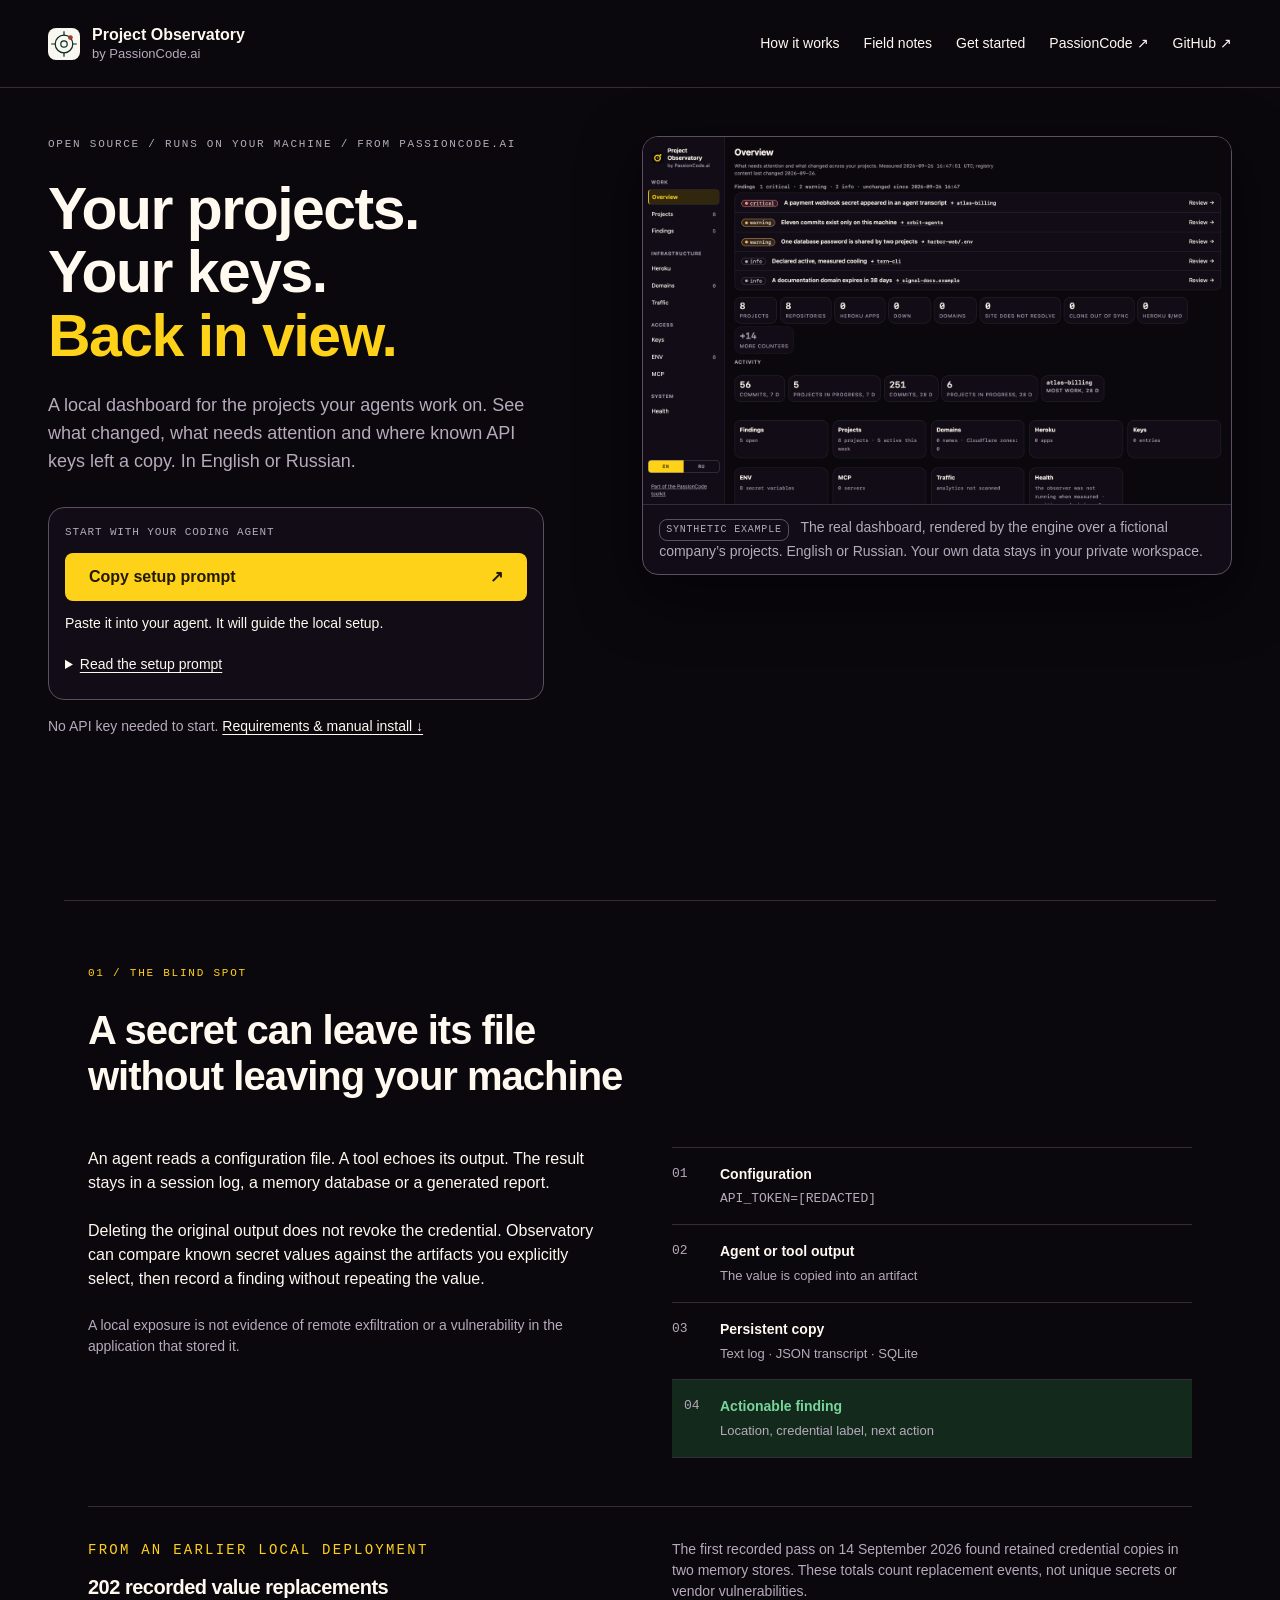
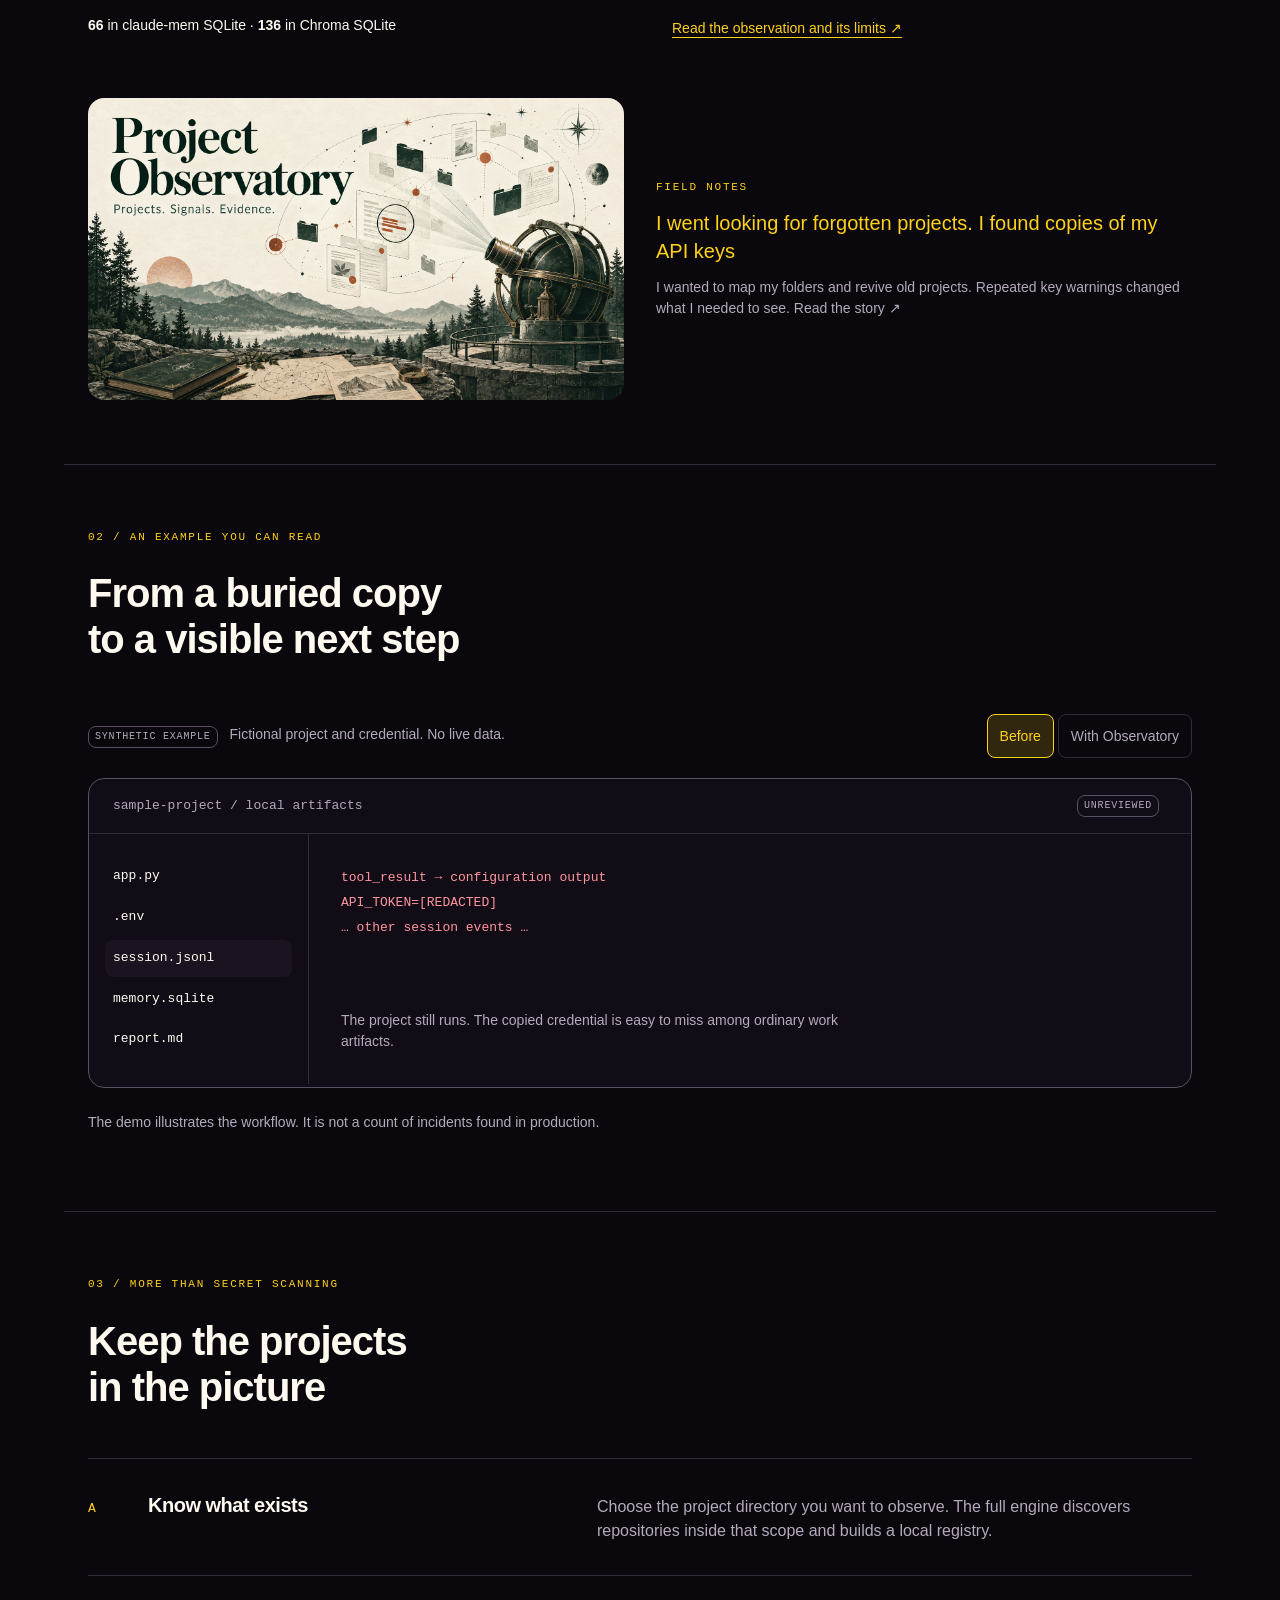
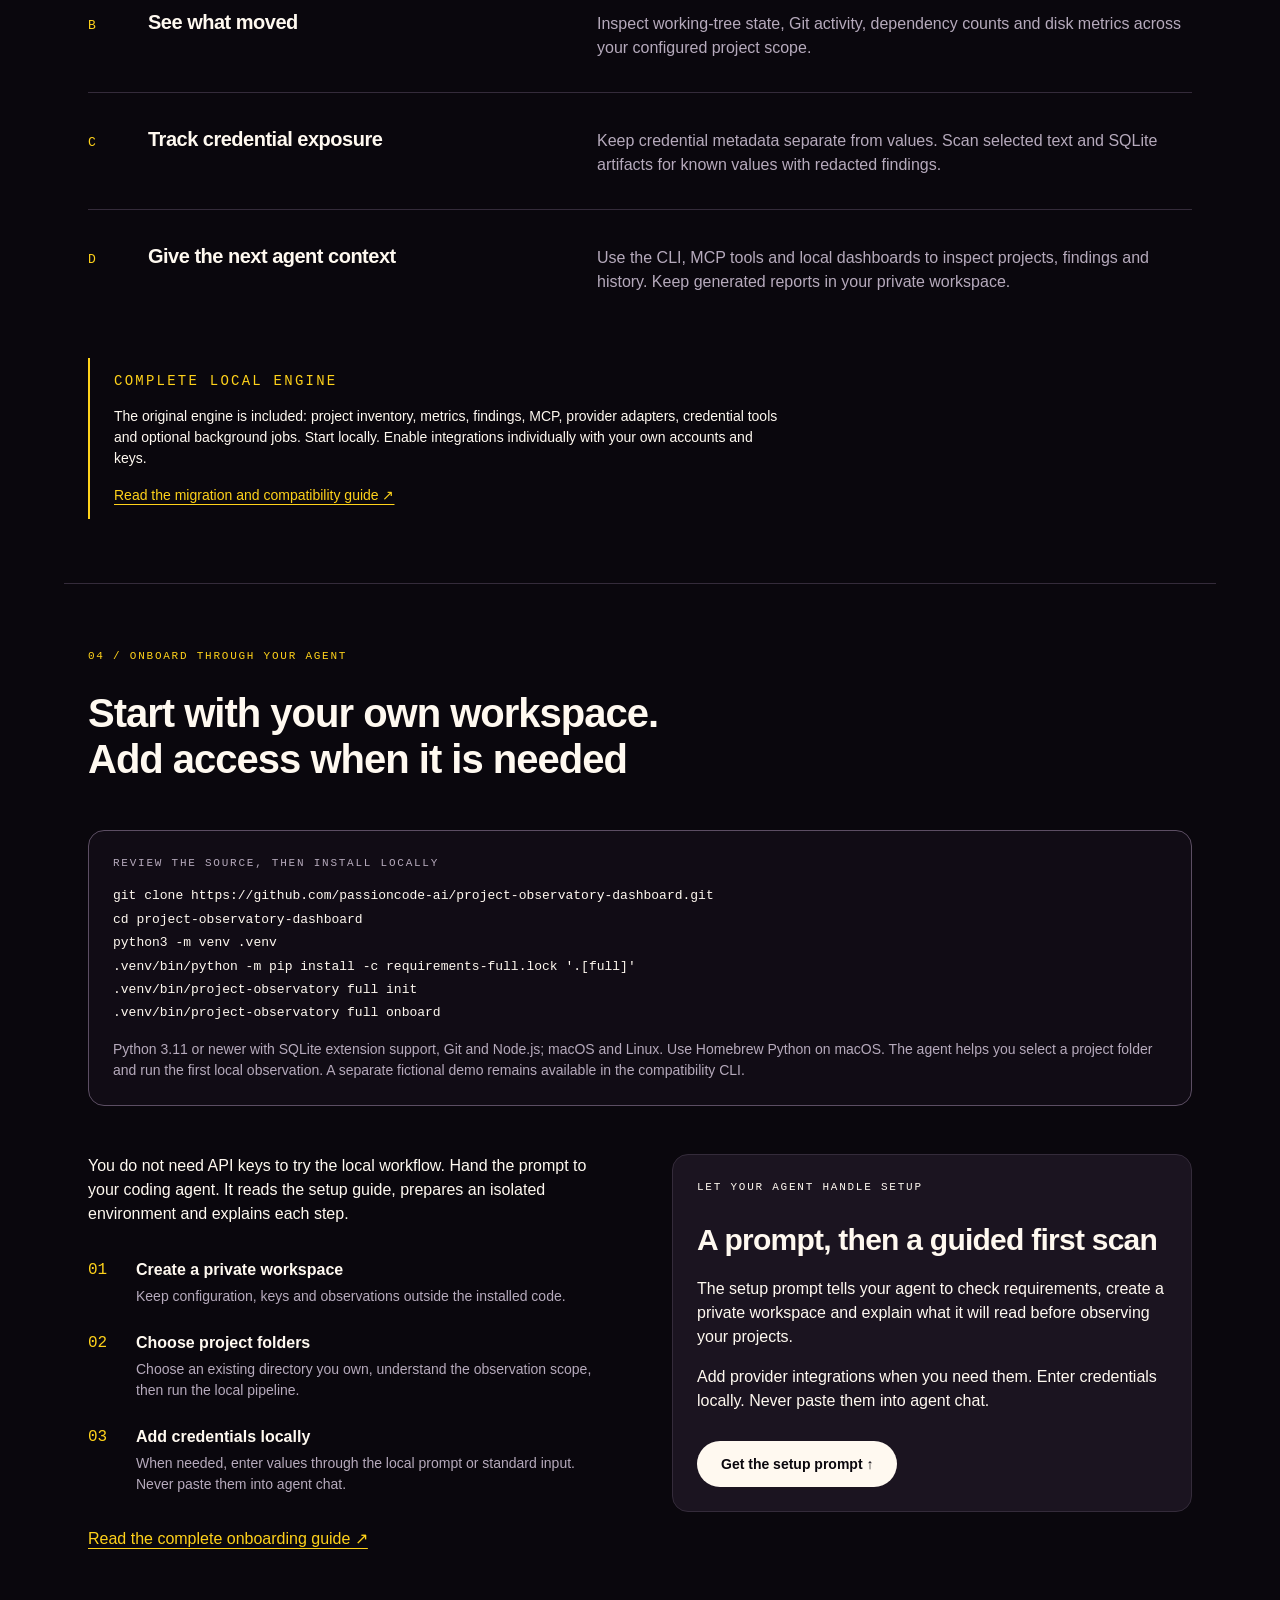
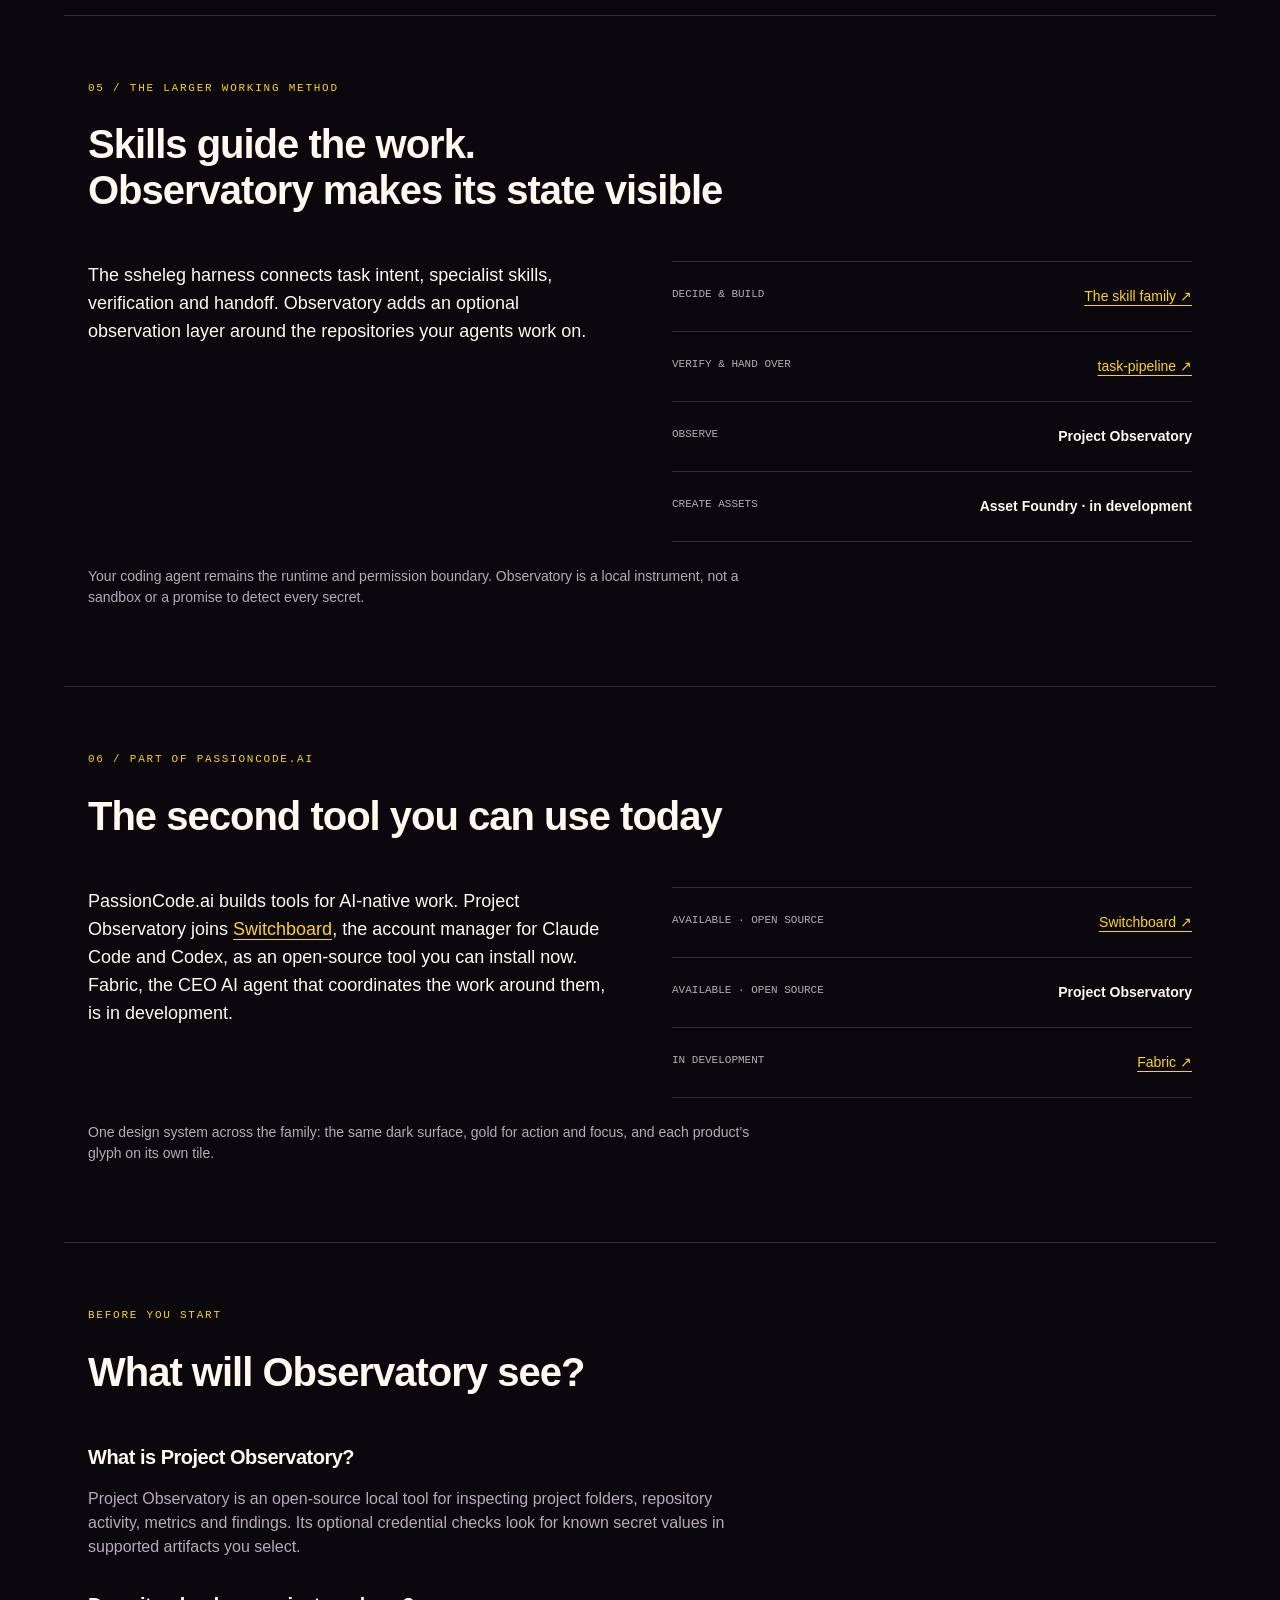
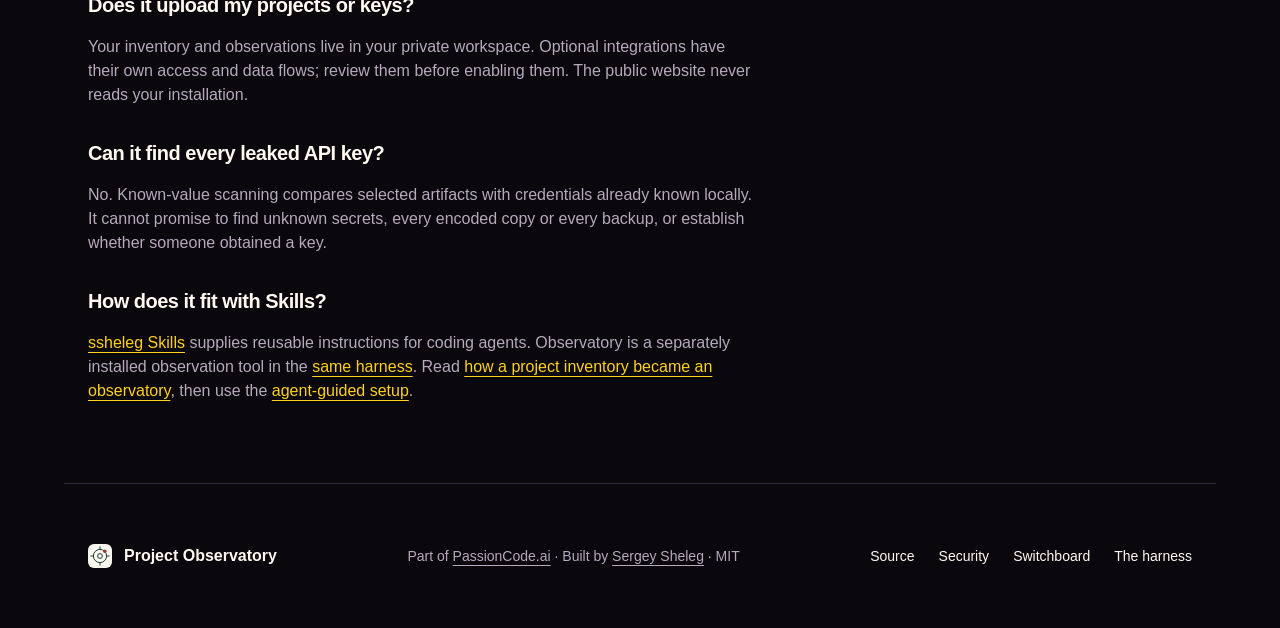
==== commit 675ea857: "Release 0.4.0: English and Russian dashboard, PassionCode design system, passioncode-ai home The das" ====
--- a/site/index.html
+++ b/site/index.html
@@ -2,31 +2,31 @@
 <html lang="en">
 <head>
 <meta charset="utf-8"><meta name="viewport" content="width=device-width,initial-scale=1">
-<title>Project Observatory Dashboard · Your projects, in view</title>
-<meta name="description" content="An open-source local dashboard for your projects, Git activity and credential exposure findings. Copy the setup prompt and let your coding agent guide installation.">
+<title>Project Observatory · Your projects, in view · PassionCode.ai</title>
+<meta name="description" content="Project Observatory by PassionCode.ai: an open-source local dashboard for your projects, Git activity and credential exposure findings, in English or Russian. Copy the setup prompt and let your coding agent guide installation.">
 <link rel="canonical" href="https://observatory.sshlg.me/">
-<meta name="theme-color" content="#072820">
-<meta property="og:title" content="Project Observatory"><meta property="og:description" content="Your projects, Git activity and credential exposure findings in one local dashboard. Set it up with your coding agent.">
+<meta name="theme-color" content="#0a070d">
+<meta property="og:title" content="Project Observatory"><meta property="og:description" content="Your projects, Git activity and credential exposure findings in one local dashboard. Open source, from PassionCode.ai. Set it up with your coding agent.">
 <meta property="og:image" content="https://observatory.sshlg.me/assets/observatory-cover.png"><meta name="twitter:card" content="summary_large_image"><meta name="twitter:image" content="https://observatory.sshlg.me/assets/observatory-cover.png">
 <meta property="og:type" content="website"><meta property="og:url" content="https://observatory.sshlg.me/">
-<link rel="icon" href="mark.svg" type="image/svg+xml"><link rel="stylesheet" href="tokens.css?v=907ff4661bae"><link rel="stylesheet" href="style.css?v=cff4b6ea20e1">
-<script type="application/ld+json">{"@context":"https://schema.org","@type":"SoftwareSourceCode","name":"Project Observatory","description":"A local observation layer for agent-operated projects","codeRepository":"https://github.com/ssheleg/project-observatory-dashboard","license":"https://opensource.org/license/mit","programmingLanguage":"Python","url":"https://observatory.sshlg.me/","author":{"@type":"Person","name":"Sergey Sheleg","url":"https://sshlg.me/"}}</script>
-<meta name="robots" content="index,follow,max-image-preview:large"><meta name="author" content="Sergey Sheleg"><meta property="og:site_name" content="Project Observatory"><meta property="og:image:alt" content="Project Observatory: an illustrated observation station connected to project cards."><meta property="og:image:width" content="1672"><meta property="og:image:height" content="941"><meta name="twitter:image:alt" content="Project Observatory: projects, signals, evidence."><script type="application/ld+json" id="site-entities">{"@context":"https://schema.org","@graph":[{"@type":"WebSite","@id":"https://observatory.sshlg.me/#website","name":"Project Observatory","url":"https://observatory.sshlg.me/"},{"@type":"Person","@id":"https://sshlg.me/#person","name":"Sergey Sheleg","url":"https://sshlg.me/"},{"@type":"WebPage","@id":"https://observatory.sshlg.me/#webpage","url":"https://observatory.sshlg.me/","name":"Project Observatory","isPartOf":{"@id":"https://observatory.sshlg.me/#website"},"inLanguage":"en","author":{"@id":"https://sshlg.me/#person"}}]}</script></head>
+<link rel="icon" href="mark.svg" type="image/svg+xml"><link rel="stylesheet" href="tokens.css?v=4c1dd35cdb9b"><link rel="stylesheet" href="style.css?v=104e73379b03">
+<script type="application/ld+json">{"@context":"https://schema.org","@type":"SoftwareSourceCode","name":"Project Observatory","description":"A local observation layer for agent-operated projects","codeRepository":"https://github.com/passioncode-ai/project-observatory-dashboard","license":"https://opensource.org/license/mit","programmingLanguage":"Python","url":"https://observatory.sshlg.me/","author":{"@type":"Person","name":"Sergey Sheleg","url":"https://sshlg.me/"},"publisher":{"@type":"Organization","name":"PassionCode.ai","url":"https://passioncode.ai/"}}</script>
+<meta name="robots" content="index,follow,max-image-preview:large"><meta name="author" content="Sergey Sheleg"><meta property="og:site_name" content="Project Observatory"><meta property="og:image:alt" content="Project Observatory: an illustrated observation station connected to project cards."><meta property="og:image:width" content="1672"><meta property="og:image:height" content="941"><meta name="twitter:image:alt" content="Project Observatory: projects, signals, evidence."><script type="application/ld+json" id="site-entities">{"@context":"https://schema.org","@graph":[{"@type":"WebSite","@id":"https://observatory.sshlg.me/#website","name":"Project Observatory","url":"https://observatory.sshlg.me/","publisher":{"@id":"https://passioncode.ai/#organization"}},{"@type":"Organization","@id":"https://passioncode.ai/#organization","name":"PassionCode.ai","url":"https://passioncode.ai/"},{"@type":"Person","@id":"https://sshlg.me/#person","name":"Sergey Sheleg","url":"https://sshlg.me/"},{"@type":"WebPage","@id":"https://observatory.sshlg.me/#webpage","url":"https://observatory.sshlg.me/","name":"Project Observatory","isPartOf":{"@id":"https://observatory.sshlg.me/#website"},"inLanguage":"en","author":{"@id":"https://sshlg.me/#person"}}]}</script></head>
 <body class="home">
 <a class="skip" href="#main">Skip to content</a>
 <main id="main">
 <div class="dawn">
-<header class="shell"><a class="wordmark" href="./"><img src="mark.svg" width="28" height="28" alt="">Project Observatory</a><nav aria-label="Main"><a href="#how">How it works</a><a href="field-notes/">Field notes</a><a href="#start">Get started</a><a href="https://github.com/ssheleg/project-observatory-dashboard">GitHub ↗</a></nav></header>
+<header class="shell"><a class="wordmark" href="./"><img src="mark.svg" width="32" height="32" alt=""><span class="wordmark-name">Project Observatory<small>by PassionCode.ai</small></span></a><nav aria-label="Main"><a href="#how">How it works</a><a href="field-notes/">Field notes</a><a href="#start">Get started</a><a href="https://passioncode.ai/">PassionCode ↗</a><a href="https://github.com/passioncode-ai/project-observatory-dashboard">GitHub ↗</a></nav></header>
 <section class="hero shell" aria-labelledby="hero-title">
 <div class="hero-copy">
-<p class="eyebrow">OPEN SOURCE / RUNS ON YOUR MACHINE</p>
+<p class="eyebrow">OPEN SOURCE / RUNS ON YOUR MACHINE / FROM PASSIONCODE.AI</p>
 <h1 id="hero-title">Your projects.<br>Your keys.<br><span>Back in view.</span></h1>
-<p class="lede">A local dashboard for the projects your agents work on. See what changed, what needs attention and where known API keys left a copy.</p>
+<p class="lede">A local dashboard for the projects your agents work on. See what changed, what needs attention and where known API keys left a copy. In English or Russian.</p>
 <div class="quick-start" id="install-prompt">
 <div class="quick-start-head"><span class="prompt-label">START WITH YOUR CODING AGENT</span><button class="button primary" id="copy-prompt" type="button" aria-describedby="copy-status">Copy setup prompt <span aria-hidden="true">↗</span></button></div>
 <p id="copy-status" role="status" aria-live="polite">Paste it into your agent. It will guide the local setup.</p>
 <details id="prompt-details"><summary>Read the setup prompt</summary><pre id="agent-prompt" tabindex="0">Set up the full Project Observatory from
-https://github.com/ssheleg/project-observatory-dashboard
+https://github.com/passioncode-ai/project-observatory-dashboard
 
 Read README.md, SECURITY.md, docs/ONBOARDING.md and
 docs/AGENT-ONBOARDING.md first. Use an isolated Python
@@ -49,21 +49,9 @@
 </div>
 <p class="hero-links">No API key needed to start. <a href="#start">Requirements &amp; manual install ↓</a></p>
 </div>
-<figure class="dashboard-preview" aria-label="Illustrative project dashboard, fictional data">
-<figcaption><span>PROJECT OBSERVATORY</span><span class="preview-local">LOCAL WORKSPACE</span></figcaption>
-<div class="preview-body">
-<div class="preview-title"><h2>Workspace overview</h2><span class="tag">SYNTHETIC EXAMPLE</span></div>
-<p class="preview-subtitle">Projects, changes and findings. One place to look.</p>
-<div class="preview-table" role="table" aria-label="Fictional project inventory">
-<div class="preview-row preview-columns" role="row"><span role="columnheader">Project</span><span role="columnheader">Git state</span><span role="columnheader">Observation</span></div>
-<div class="preview-row" role="row"><strong role="cell">demo-api<small>Application</small></strong><span role="cell">Uncommitted</span><span class="preview-attention" role="cell">Review finding</span></div>
-<div class="preview-row" role="row"><strong role="cell">sample-site<small>Website</small></strong><span role="cell">Clean</span><span role="cell">Recorded</span></div>
-<div class="preview-row" role="row"><strong role="cell">lab-notes<small>Experiment</small></strong><span role="cell">Clean</span><span role="cell">Recorded</span></div>
-</div>
-<div class="preview-finding"><div class="finding-heading"><span class="finding-icon" aria-hidden="true">!</span><strong>A known key has a retained copy</strong></div><p><code>DEMO_API_TOKEN</code> matched in a selected session transcript. Value withheld.</p><div class="preview-next"><span>NEXT ACTION</span><p>Review the location. Rotate the credential.<br>Remove the copy and scan again.</p></div></div>
-<div class="preview-footer"><span>CLI + MCP + local dashboards</span><a href="#example">Explore a sample finding ↓</a></div>
-</div>
-<p class="preview-caption">Illustrative layout with fictional projects. Your data stays in your private workspace.</p>
+<figure class="dashboard-shot">
+<img src="assets/dashboard-overview-en.png" width="1440" height="900" alt="The Project Observatory overview page: five findings ordered from critical to info, project and activity counters, and a card for every section, in the PassionCode dark theme.">
+<figcaption><span class="tag">SYNTHETIC EXAMPLE</span> The real dashboard, rendered by the engine over a fictional company’s projects. English or Russian. Your own data stays in your private workspace.</figcaption>
 </figure>
 </section>
 </div>
@@ -71,7 +59,7 @@
 <div class="section-heading"><p class="eyebrow">01 / THE BLIND SPOT</p><h2>A secret can leave its file<br>without leaving your machine</h2></div>
 <div class="split"><div class="prose"><p>An agent reads a configuration file. A tool echoes its output. The result stays in a session log, a memory database or a generated report.</p><p>Deleting the original output does not revoke the credential. Observatory can compare known secret values against the artifacts you explicitly select, then record a finding without repeating the value.</p><p class="source">A local exposure is not evidence of remote exfiltration or a vulnerability in the application that stored it.</p></div>
 <div class="journey" aria-label="Credential exposure path"><div><span class="step">01</span><strong>Configuration</strong><code>API_TOKEN=[REDACTED]</code></div><div><span class="step">02</span><strong>Agent or tool output</strong><span>The value is copied into an artifact</span></div><div><span class="step">03</span><strong>Persistent copy</strong><span>Text log · JSON transcript · SQLite</span></div><div class="found"><span class="step">04</span><strong>Actionable finding</strong><span>Location, credential label, next action</span></div></div></div>
-<aside class="case-study"><div><p class="eyebrow">FROM AN EARLIER LOCAL DEPLOYMENT</p><h3>202 recorded value replacements</h3><p><strong>66</strong> in claude-mem SQLite · <strong>136</strong> in Chroma SQLite</p></div><div><p>The first recorded pass on 14 September 2026 found retained credential copies in two memory stores. These totals count replacement events, not unique secrets or vendor vulnerabilities.</p><a href="https://github.com/ssheleg/project-observatory-dashboard/blob/main/docs/site/CASE-STUDY.md">Read the observation and its limits ↗</a></div></aside>
+<aside class="case-study"><div><p class="eyebrow">FROM AN EARLIER LOCAL DEPLOYMENT</p><h3>202 recorded value replacements</h3><p><strong>66</strong> in claude-mem SQLite · <strong>136</strong> in Chroma SQLite</p></div><div><p>The first recorded pass on 14 September 2026 found retained credential copies in two memory stores. These totals count replacement events, not unique secrets or vendor vulnerabilities.</p><a href="https://github.com/passioncode-ai/project-observatory-dashboard/blob/main/docs/site/CASE-STUDY.md">Read the observation and its limits ↗</a></div></aside>
 <a class="story-preview" href="field-notes/"><img src="assets/observatory-cover.png" width="1672" height="941" loading="lazy" alt=""><span><span class="eyebrow">FIELD NOTES</span><strong>I went looking for forgotten projects. I found copies of my API keys</strong><span>I wanted to map my folders and revive old projects. Repeated key warnings changed what I needed to see. Read the story ↗</span></span></a>
 </section>
 <section class="sheet section" id="example">
@@ -84,17 +72,17 @@
 <section class="sheet section" id="projects">
 <div class="section-heading"><p class="eyebrow">03 / MORE THAN SECRET SCANNING</p><h2>Keep the projects<br>in the picture</h2></div>
 <div class="feature-rows"><article><span class="feature-no">A</span><h3>Know what exists</h3><p>Choose the project directory you want to observe. The full engine discovers repositories inside that scope and builds a local registry.</p></article><article><span class="feature-no">B</span><h3>See what moved</h3><p>Inspect working-tree state, Git activity, dependency counts and disk metrics across your configured project scope.</p></article><article><span class="feature-no">C</span><h3>Track credential exposure</h3><p>Keep credential metadata separate from values. Scan selected text and SQLite artifacts for known values with redacted findings.</p></article><article><span class="feature-no">D</span><h3>Give the next agent context</h3><p>Use the CLI, MCP tools and local dashboards to inspect projects, findings and history. Keep generated reports in your private workspace.</p></article></div>
-<div class="boundary"><p class="eyebrow">COMPLETE LOCAL ENGINE</p><p>The original engine is included: project inventory, metrics, findings, MCP, provider adapters, credential tools and optional background jobs. Start locally. Enable integrations individually with your own accounts and keys.</p><a href="https://github.com/ssheleg/project-observatory-dashboard/blob/main/docs/MIGRATION.md">Read the migration and compatibility guide ↗</a></div>
+<div class="boundary"><p class="eyebrow">COMPLETE LOCAL ENGINE</p><p>The original engine is included: project inventory, metrics, findings, MCP, provider adapters, credential tools and optional background jobs. Start locally. Enable integrations individually with your own accounts and keys.</p><a href="https://github.com/passioncode-ai/project-observatory-dashboard/blob/main/docs/MIGRATION.md">Read the migration and compatibility guide ↗</a></div>
 </section>
 <section class="sheet section" id="start">
 <div class="section-heading"><p class="eyebrow">04 / ONBOARD THROUGH YOUR AGENT</p><h2>Start with your own workspace.<br>Add access when it is needed</h2></div>
-<div class="install"><span class="eyebrow">REVIEW THE SOURCE, THEN INSTALL LOCALLY</span><pre>git clone https://github.com/ssheleg/project-observatory-dashboard.git
+<div class="install"><span class="eyebrow">REVIEW THE SOURCE, THEN INSTALL LOCALLY</span><pre>git clone https://github.com/passioncode-ai/project-observatory-dashboard.git
 cd project-observatory-dashboard
 python3 -m venv .venv
 .venv/bin/python -m pip install -c requirements-full.lock '.[full]'
 .venv/bin/project-observatory full init
 .venv/bin/project-observatory full onboard</pre><p>Python 3.11 or newer with SQLite extension support, Git and Node.js; macOS and Linux. Use Homebrew Python on macOS. The agent helps you select a project folder and run the first local observation. A separate fictional demo remains available in the compatibility CLI.</p></div>
-<div class="split"><div class="prose"><p>You do not need API keys to try the local workflow. Hand the prompt to your coding agent. It reads the setup guide, prepares an isolated environment and explains each step.</p><ol class="setup-steps"><li><strong>Create a private workspace</strong><span>Keep configuration, keys and observations outside the installed code.</span></li><li><strong>Choose project folders</strong><span>Choose an existing directory you own, understand the observation scope, then run the local pipeline.</span></li><li><strong>Add credentials locally</strong><span>When needed, enter values through the local prompt or standard input. Never paste them into agent chat.</span></li></ol><a href="https://github.com/ssheleg/project-observatory-dashboard/blob/main/docs/ONBOARDING.md">Read the complete onboarding guide ↗</a></div>
+<div class="split"><div class="prose"><p>You do not need API keys to try the local workflow. Hand the prompt to your coding agent. It reads the setup guide, prepares an isolated environment and explains each step.</p><ol class="setup-steps"><li><strong>Create a private workspace</strong><span>Keep configuration, keys and observations outside the installed code.</span></li><li><strong>Choose project folders</strong><span>Choose an existing directory you own, understand the observation scope, then run the local pipeline.</span></li><li><strong>Add credentials locally</strong><span>When needed, enter values through the local prompt or standard input. Never paste them into agent chat.</span></li></ol><a href="https://github.com/passioncode-ai/project-observatory-dashboard/blob/main/docs/ONBOARDING.md">Read the complete onboarding guide ↗</a></div>
 <aside class="setup-note"><p class="eyebrow">LET YOUR AGENT HANDLE SETUP</p><h3>A prompt, then a guided first scan</h3><p>The setup prompt tells your agent to check requirements, create a private workspace and explain what it will read before observing your projects.</p><p>Add provider integrations when you need them. Enter credentials locally. Never paste them into agent chat.</p><a class="button" href="#install-prompt">Get the setup prompt ↑</a></aside></div>
 </section>
 <section class="sheet section" id="harness">
@@ -102,7 +90,13 @@
 <div class="split"><p class="lede-on-paper">The ssheleg harness connects task intent, specialist skills, verification and handoff. Observatory adds an optional observation layer around the repositories your agents work on.</p><div class="architecture"><div><span>DECIDE & BUILD</span><a href="https://skills.sshlg.me/">The skill family ↗</a></div><div><span>VERIFY & HAND OVER</span><a href="https://skills.sshlg.me/skills/task-pipeline/">task-pipeline ↗</a></div><div><span>OBSERVE</span><strong>Project Observatory</strong></div><div><span>CREATE ASSETS</span><strong>Asset Foundry · in development</strong></div></div></div>
 <p class="source">Your coding agent remains the runtime and permission boundary. Observatory is a local instrument, not a sandbox or a promise to detect every secret.</p>
 </section>
+<section class="sheet section" id="passioncode">
+<div class="section-heading"><p class="eyebrow">06 / PART OF PASSIONCODE.AI</p><h2>The second tool you can use today</h2></div>
+<div class="split"><p class="lede-on-paper">PassionCode.ai builds tools for AI-native work. Project Observatory joins <a href="https://passioncode.ai/switchboard/">Switchboard</a>, the account manager for Claude Code and Codex, as an open-source tool you can install now. Fabric, the CEO AI agent that coordinates the work around them, is in development.</p>
+<div class="architecture"><div><span>AVAILABLE · OPEN SOURCE</span><a href="https://passioncode.ai/switchboard/">Switchboard ↗</a></div><div><span>AVAILABLE · OPEN SOURCE</span><strong>Project Observatory</strong></div><div><span>IN DEVELOPMENT</span><a href="https://passioncode.ai/#fabric">Fabric ↗</a></div></div></div>
+<p class="source">One design system across the family: the same dark surface, gold for action and focus, and each product’s glyph on its own tile.</p>
+</section>
 <section class="sheet section" id="questions"><div class="section-heading"><p class="eyebrow">BEFORE YOU START</p><h2>What will Observatory see?</h2></div><div class="quick-answers"><h3>What is Project Observatory?</h3><p>Project Observatory is an open-source local tool for inspecting project folders, repository activity, metrics and findings. Its optional credential checks look for known secret values in supported artifacts you select.</p><h3>Does it upload my projects or keys?</h3><p>Your inventory and observations live in your private workspace. Optional integrations have their own access and data flows; review them before enabling them. The public website never reads your installation.</p><h3>Can it find every leaked API key?</h3><p>No. Known-value scanning compares selected artifacts with credentials already known locally. It cannot promise to find unknown secrets, every encoded copy or every backup, or establish whether someone obtained a key.</p><h3>How does it fit with Skills?</h3><p><a href="https://skills.sshlg.me/">ssheleg Skills</a> supplies reusable instructions for coding agents. Observatory is a separately installed observation tool in the <a href="https://skills.sshlg.me/harness/">same harness</a>. Read <a href="field-notes/">how a project inventory became an observatory</a>, then use the <a href="#start">agent-guided setup</a>.</p></div></section></main>
-<footer class="sheet"><a class="wordmark" href="./"><img src="mark.svg" width="24" height="24" alt="">Project Observatory</a><p>Built by <a href="https://sshlg.me/">Sergey Sheleg</a> · MIT</p><nav aria-label="Footer"><a href="https://github.com/ssheleg/project-observatory-dashboard">Source</a><a href="https://github.com/ssheleg/project-observatory-dashboard/blob/main/SECURITY.md">Security</a><a href="https://skills.sshlg.me/harness/">The harness</a></nav></footer>
+<footer class="sheet"><a class="wordmark" href="./"><img src="mark.svg" width="24" height="24" alt="">Project Observatory</a><p>Part of <a href="https://passioncode.ai/">PassionCode.ai</a> · Built by <a href="https://sshlg.me/">Sergey Sheleg</a> · MIT</p><nav aria-label="Footer"><a href="https://github.com/passioncode-ai/project-observatory-dashboard">Source</a><a href="https://github.com/passioncode-ai/project-observatory-dashboard/blob/main/SECURITY.md">Security</a><a href="https://passioncode.ai/switchboard/">Switchboard</a><a href="https://skills.sshlg.me/harness/">The harness</a></nav></footer>
 <script src="app.js?v=833a8acdf5c4" defer></script>
 </body></html>
--- a/site/tokens.css
+++ b/site/tokens.css
@@ -1,159 +1,130 @@
-/* SHELEG Design — Field Notes token layer (open-source developer tools,
-   sold on auditability rather than power).
-   Copy verbatim; consume only var(--…) in components.
-
-   The page is ONE sheet of warm paper with rules drawn on it. Sections are
-   separated by a hairline, never by flipping the background. The only dark
-   surface is the hero, and it dissolves INTO the paper rather than ending
-   against it.
-
-   Extracted from graphify.com on 2026-08-04 by reading its live computed
-   styles. Where this file diverges from the reference it says so in a comment
-   and gives the measured reason — four such corrections, all in §CONTRAST
-   and §DARK. */
-
-:root {
-  color-scheme: light; /* per theme, never "light dark" — the reference sets
-                          none at all, so UA controls follow the OS while the
-                          page follows the class. */
-
-  /* ---- The paper ------------------------------------------------------- */
-  --bg: #f8f7f0; /* warm off-white with a green cast */
-  --surface: #fdfcf6; /* card / popover — a lighter sheet */
-  --surface-2: #edeee2; /* the section wash; used at 40% and 20% opacity */
-  --surface-3: #e8ebdd; /* the deepest paper step */
-  --line: #e0e2d3; /* THE hairline — this token does the composition */
-  --line-strong: #dcdecd; /* inputs, one step down */
-
-  /* ---- Ink ------------------------------------------------------------- */
-  --ink: #16211b; /* near-black, green-cast — 15.4:1 on --bg */
-  --ink-2: #232a24; /* on --surface-2 */
-  --ink-soft: #626b60; /* 5.2:1 on --bg — passes AA, so it MAY carry body copy */
-  --on-ink: #f8f7f0; /* the label on an ink fill */
-
-  /* ---- Brand: rust ink on paper ---------------------------------------- */
-  --brand: #9a3f28; /* 6.3:1 on --bg — safe as text on the paper */
-  --brand-ink: #8f3f1f; /* 6.8:1 on --bg — the text-safe rust */
-  --brand-soft: #e8cbb8; /* the rust wash (selected chip) */
-  --on-brand: #f8f4ef; /* 6.2:1 on --brand */
-  /* The light brand is 2.3:1 on the hero's top stop and 1.4:1 in its middle.
-     Any brand-coloured text on a dark surface uses THIS instead — 4.8:1. */
-  --brand-on-dark: #cf7a52;
-
-  /* ---- Provenance: the three states of a claim -------------------------- */
-  /* The pack's reason to exist. A claim is shown with its epistemic status as
-     a readable label, never as a confidence number. Each state ships a fill,
-     a text-safe ink, and a wash. */
-  --verify: #0e9e76; /* 3.2:1 on --bg — a FILL and large-text colour ONLY */
-  --verify-ink: #0a7558; /* 5.3:1 on --bg — the label colour */
-  --verify-soft: #d6f1e7;
-  --witness: #b3402a; /* 5.3:1 on --bg */
-  --witness-ink: #9a3016; /* 7.0:1 on --bg */
-  --witness-soft: #f4ded4;
-  /* [EXTRACTED] → --verify-ink · [INFERRED] → --brand-ink ·
-     [AMBIGUOUS] → --witness-ink.  The third mapping was not rendered on the
-     reference at capture time; it is inferred from the token set, and this
-     comment is the pack practising its own rule.
-     Measured on these values with the gate's OKLab metric:
-     --brand-ink and --witness-ink are one hue family — 3.2 apart at full
-     colour, 0.8 under deuteranopia — so the state is told apart by the
-     bracketed word and its border, never by colour alone. A dot, a chart
-     series or a legend keyed on these three is unreadable; see Bans. */
-  --danger: #c0442e; /* 4.8:1 on --bg — destructive. One hue family with --witness
-     (2.8 apart, 1.2 apart in the dark theme): told apart by form, a filled control,
-     never an inline tag. The reference's own values; not re-stepped here. */
-
-  /* ---- App surfaces (see the pack's Register: workbench stays the default
-     for neutral product UI; this layer is for a console that must read as the
-     same paper as the marketing site). The reference's sidebar family drifts
-     browner than its page family and rings violet; both are reconciled here to
-     the page's own neutrals and the brand. */
-  --sidebar: #fffdf9;
-  --sidebar-surface: #f1ece3;
-  --sidebar-line: #e8e1d5;
-  --sidebar-ink: #1b1714;
-  --on-sidebar: #faf7f2;
-
-  /* ---- Charts: rust → teal, and nothing from another system ------------- */
-  --chart-1: #9a3f28;
-  --chart-2: #0e9e76;
-  --chart-3: #f0603c;
-  --chart-4: #b0563a;
-  --chart-5: #6f8f5e; /* the reference ships #3b82f6 here — an unrelated blue
-                         in a palette that otherwise runs rust to teal. */
-
-  /* ---- The dawn: the hero's eight stops --------------------------------- */
-  /* The dark has no edge. It resolves into --bg at 100%. */
-  --dawn-1: #062a22;
-  --dawn-2: #0a3f31;
-  --dawn-3: #124f3c;
-  --dawn-4: #1e6149;
-  --dawn-5: #4f8a68; /* white body copy is 4.1:1 here — content must END
-                        before the gradient reaches this stop. */
-  --dawn-6: #a8c9ad;
-  --dawn-7: #e9ecdf;
-  --hero-dawn: linear-gradient(
-    var(--dawn-1) 0%,
-    var(--dawn-2) 35%,
-    var(--dawn-3) 60%,
-    var(--dawn-4) 74%,
-    var(--dawn-5) 85%,
-    var(--dawn-6) 93%,
-    var(--dawn-7) 98%,
-    var(--bg) 100%
-  );
-  --hero-vignette: radial-gradient(
-    72% 58% at 32% 42%,
-    rgba(4, 30, 23, 0.28),
-    transparent 74%
-  );
-  /* Film grain, inline so it costs no request. */
-  --grain: url("data:image/svg+xml,%3Csvg xmlns='http://www.w3.org/2000/svg' width='150' height='150'%3E%3Cfilter id='g'%3E%3CfeTurbulence type='fractalNoise' baseFrequency='0.82' numOctaves='3'/%3E%3C/filter%3E%3Crect width='150' height='150' filter='url(%23g)' opacity='0.5'/%3E%3C/svg%3E");
-  --grain-opacity: 0.06;
-  /* The ambient layer is NOTATION, not particles: mathematical and logical
-     glyphs at this opacity, a few of which flip to --verify (see --dur-sym). */
-  --sym-op: 0.14;
-
-  /* ---- One dark family, not three -------------------------------------- */
-  /* The reference paints three unrelated dark palettes: a warm-brown theme, a
-     forest band, and a navy terminal. This pack keeps the forest — it is the
-     hero's own gradient and the only one the page argues for. */
-  --deep: #072820; /* [CORRECTED 2026-08-08] this said "full-bleed dark band",
-                      which names the one thing the pack's Bans forbid. It is
-                      the dawn's darkest step, and it is legal only on a
-                      BOUNDED dark surface. Nothing consumes it directly today;
-                      --deep-2 and --deep-3 below are the terminal. */
-  --deep-2: #0b332a; /* the terminal's header bar */
-  --deep-3: #041d17; /* the terminal body — a darker step of the SAME family,
-                        where the reference switches to navy #0b101d */
-  --on-deep: #e9e2d6;
-  --line-on-deep: rgba(255, 255, 255, 0.1);
-  --line-on-deep-strong: rgba(255, 255, 255, 0.2);
-  --fill-on-deep: rgba(255, 255, 255, 0.06);
-
-  /* ---- Elevation is a RING, not a shadow -------------------------------- */
+/* PassionCode design system 1.0.0 — vendored byte for byte from
+   passioncode-ai/passioncode-ai.github.io@508e91793fcb79d6a59bd2265551dbc76f7a8f97
+   design-system/tokens.css (SHA-256 a2ff52c6323de40aecd055a89c6629c25c94a6ce96eed7cd31ee333f210284ce),
+   the same bytes the dashboard pins in observatory/engine/dashboard/brand/manifest.json.
+   Do not edit between the markers; refresh from the canonical source instead. */
+/* >>> passioncode tokens */
+/* PassionCode design system v1.0.0. Canonical: passioncode.ai/design-system/.
+   Marketing and desktop share roles; each surface chooses its own density. */
+:root {
+  color-scheme: dark;
+  --pc-bg: #0a070d;
+  --pc-panel: #110c15;
+  --pc-panel-raised: #1b1420;
+  --pc-text: #fff9f0;
+  --pc-text-muted: #b6aabc;
+  --pc-border: #342b3a;
+  --pc-border-strong: #5c4e63;
+  --pc-accent: #ffd21a;
+  --pc-accent-hover: #ffdf5e;
+  --pc-on-accent: #211900;
+  --pc-accent-soft: #30270e;
+  --pc-brand-plum: #41054b;
+  --pc-brand-magenta: #f20673;
+  --pc-positive: #79d49a;
+  --pc-positive-soft: #12291c;
+  --pc-warning: #f6ba75;
+  --pc-warning-soft: #332314;
+  --pc-negative: #ff969f;
+  --pc-negative-soft: #35191f;
+  --pc-info: #a6bfff;
+  --pc-info-soft: #18243d;
+  --pc-font: Inter, ui-sans-serif, -apple-system, BlinkMacSystemFont, "Segoe UI", sans-serif;
+  --pc-font-data: ui-monospace, "SF Mono", Menlo, Consolas, monospace;
+  --pc-radius-control: 8px;
+  --pc-radius-panel: 16px;
+  --pc-radius-feature: 24px;
+  --pc-radius-pill: 999px;
+  --pc-space-1: 4px;
+  --pc-space-2: 8px;
+  --pc-space-3: 12px;
+  --pc-space-4: 16px;
+  --pc-space-5: 24px;
+  --pc-space-6: 32px;
+  --pc-type-meta: 12px;
+  --pc-type-body: 14px;
+  --pc-type-card: 16px;
+  --pc-type-section: 22px;
+  --pc-type-page: 32px;
+  --pc-shadow-overlay: 0 20px 60px #00000080;
+  --pc-ease: cubic-bezier(.2, 0, 0, 1);
+  --pc-duration-hover: 120ms;
+  --pc-duration-state: 180ms;
+}
+@media (prefers-reduced-motion: reduce) {
+  :root { --pc-duration-hover: 0ms; --pc-duration-state: 0ms; }
+}
+/* <<< passioncode tokens */
+
+/* THE SITE'S ROLES, aliased to the system's. The page was written against the
+   Field Notes role names; each is now a PassionCode role, so no rule below
+   names a colour. One fixed dark surface, as every PassionCode product has:
+   gold is action, selection and focus; green, pink-red and blue keep their
+   positive, negative and information meanings and are always paired with
+   words. Plum and magenta appear only in the hero's glow, as brand illustration. */
+:root {
+  color-scheme: dark;
+
+  --bg: var(--pc-bg);
+  --surface: var(--pc-panel);
+  --surface-2: var(--pc-panel-raised);
+  --surface-3: var(--pc-panel-raised);
+  --line: var(--pc-border);
+  --line-strong: var(--pc-border-strong);
+
+  --ink: var(--pc-text);
+  --ink-2: var(--pc-text);
+  --ink-soft: var(--pc-text-muted);
+  --on-ink: var(--pc-bg);
+
+  --brand: var(--pc-accent);
+  --brand-ink: var(--pc-accent);
+  --brand-soft: var(--pc-accent-soft);
+  --on-brand: var(--pc-on-accent);
+  --brand-on-dark: var(--pc-accent);
+
+  --verify: var(--pc-positive);
+  --verify-ink: var(--pc-positive);
+  --verify-soft: var(--pc-positive-soft);
+  --witness: var(--pc-negative);
+  --witness-ink: var(--pc-negative);
+  --witness-soft: var(--pc-negative-soft);
+  --danger: var(--pc-negative);
+
+  /* The hero: the system's dark field with a plum glow in one corner. */
+  --hero-dawn: radial-gradient(120% 85% at 88% -10%, var(--pc-brand-plum) 0%, transparent 58%),
+               radial-gradient(60% 50% at 100% 0%, color-mix(in srgb, var(--pc-brand-magenta) 22%, transparent) 0%, transparent 70%),
+               var(--pc-bg);
+  --deep: var(--pc-bg);
+  --deep-2: var(--pc-panel);
+  --deep-3: var(--pc-bg);
+  --on-deep: var(--pc-text);
+  --line-on-deep: var(--pc-border);
+  --line-on-deep-strong: var(--pc-border-strong);
+  --fill-on-deep: var(--pc-panel-raised);
+
   --ring-hairline: 0 0 0 1px var(--line);
-  --ring-brand: 0 0 0 1px rgba(154, 63, 40, 0.5);
-  --ring-inset: inset 0 0 0 1px rgba(255, 255, 255, 0.04); /* panels on dark */
-  --shadow-sm: 0 1px 3px rgba(0, 0, 0, 0.1), 0 1px 2px -1px rgba(0, 0, 0, 0.1);
-  --shadow-lg: 0 10px 15px -3px rgba(0, 0, 0, 0.1),
-    0 4px 6px -4px rgba(0, 0, 0, 0.1);
-  --shadow-float: 0 32px 64px -28px rgba(26, 22, 12, 0.45); /* WARM, not grey —
-                        the one deep shadow in the system */
-  --focus-ring: var(--brand);
-
-  /* ---- Radii: one root, a proportional ramp ---------------------------- */
-  /* Change --radius and the whole system moves together. Never hardcode px. */
-  --radius: 0.75rem; /* 12px */
-  --radius-xs: calc(var(--radius) * 0.25); /* 3px  — icon squares */
-  --radius-sm: calc(var(--radius) * 0.6); /* 7.2px — chips, provenance tags */
-  --radius-md: calc(var(--radius) * 0.8); /* 9.6px — inner blocks */
-  --radius-lg: var(--radius); /* 12px  — cards, panels, buttons */
-  --radius-xl: calc(var(--radius) * 1.4); /* 16.8px — media wells */
-  --radius-2xl: calc(var(--radius) * 1.8); /* 21.6px — the largest panel */
-  --radius-pill: 999px; /* nav, primary CTA, badges */
-
-  /* ---- Spacing & measure ----------------------------------------------- */
+  --shadow-sm: 0 1px 3px #00000059;
+  --shadow-float: var(--pc-shadow-overlay);
+  --focus-ring: var(--pc-accent);
+
+  --radius-xs: 4px;
+  --radius-sm: var(--pc-radius-control);
+  --radius-md: 12px;
+  --radius-lg: var(--pc-radius-panel);
+  --radius-xl: var(--pc-radius-feature);
+  --radius-pill: var(--pc-radius-pill);
+
+  --font-display: var(--pc-font);
+  --font-sans: var(--pc-font);
+  --font-mono: var(--pc-font-data);
+
+  --ease-ui: var(--pc-ease);
+  --ease-reveal: var(--pc-ease);
+  --dur-ui: var(--pc-duration-hover);
+  --dur-reveal: var(--pc-duration-state);
+
+  /* Unchanged from the page's own layout: grid, measure and type scale. */
   --s1: 4px;
   --s2: 8px;
   --s3: 12px;
@@ -162,160 +133,55 @@
   --s6: 32px;
   --s7: 48px;
   --s8: 64px;
-  --section-pad-y: var(--s8); /* 64px at md; 16px below it */
-  --content-max: 1152px; /* the default column */
-  --wide-max: 1400px; /* the graph viewer / full-width figures */
-  --shell-max: 1920px; /* hero and nav shell */
+  --section-pad-y: var(--s8);
+  --content-max: 1152px;
+  --wide-max: 1400px;
+  --shell-max: 1920px;
   --prose-max: 672px;
   --lede-max: 448px;
-  --crop-inset: 14px; /* the crop marks' distance from the edge */
-  --crop-len: 0.75rem; /* 12px arms */
-
-  /* ---- Hero & viewport -------------------------------------------------- */
-  /* svh, not vh: with vh the gradient reflows when mobile browser chrome
-     collapses. dvh goes behind @supports (height: 100dvh) at the use site. */
+  --crop-inset: 14px;
+  --crop-len: 0.75rem;
   --hero-min-h: 100svh;
-  --bar-h: 38px; /* the announcement bar — a real layout participant: the nav
-                    sits at top: var(--bar-h) and transitions `top` over 300ms
-                    when it is dismissed. Set to 0px when closed. */
-  --hero-line-cap: 3; /* the headline's line ceiling — at 1.02 leading a fourth
-                         line closes into a block and the dawn stops reading */
-  /* The page's ONLY fluid size. Everything else steps at the breakpoints:
-     40rem / 48rem / 64rem / 80rem / 96rem, plus a max-width: 639px branch. */
+  --bar-h: 38px;
+  --hero-line-cap: 3;
   --t-caption-fluid: clamp(0.8125rem, 0.2rem + 2vw, 2.125rem);
-
-  /* ---- Type ------------------------------------------------------------ */
-  /* Display: Bricolage Grotesque. Variable upstream (opsz 12..96, wdth 75..100,
-     wght 200..800) and it has NO ITALIC — see the pack's Bans. Substitutes with
-     the same voice and a real 600: Archivo, Space Grotesque, Darker Grotesque. */
-  --font-display: "Bricolage Grotesque", "Archivo", system-ui, sans-serif;
-  --font-sans: "Geist", system-ui, -apple-system, sans-serif;
-  --font-mono: "Geist Mono", ui-monospace, "SF Mono", monospace;
-
   --weight-display: 600;
-  --weight-display-quiet: 400; /* the deliberately softer section heading */
+  --weight-display-quiet: 400;
   --weight-body: 400;
   --weight-body-strong: 600;
-
   --t-hero: 67.2px;
   --t-h1: 44px;
   --t-h2: 40px;
   --t-h3: 30px;
   --t-h4: 20px;
-  --t-h5: 15px; /* the card title */
+  --t-h5: 15px;
   --t-lede: 18px;
   --t-body: 16px;
   --t-sm: 14px;
-  --t-eyebrow: 0.6875rem; /* 11px */
+  --t-eyebrow: 0.6875rem;
   --t-tag: 10px;
-  --t-mono: 13px; /* the terminal */
-
+  --t-mono: 13px;
   --lh-hero: 1.02;
   --lh-display: 1.15;
   --lh-h4: 1.4;
   --lh-body: 1.5;
   --lh-lede: 1.556;
   --lh-mono: 1.625;
-  --lh-eyebrow: 1; /* the eyebrow sits on its own baseline */
-
-  /* One authored decision, not five: every display size tracks at -0.025em. */
+  --lh-eyebrow: 1;
   --track-display: -0.025em;
   --track-eyebrow: 0.16em;
   --track-eyebrow-wide: 0.18em;
   --track-tag: 0.08em;
   --track-tab: 0.05em;
-
-  /* ---- Motion: two eases, two jobs ------------------------------------- */
-  --ease-ui: cubic-bezier(0.4, 0, 0.2, 1); /* state changes */
-  --ease-reveal: cubic-bezier(0.22, 1, 0.36, 1); /* scroll entry */
-  --dur-ui: 0.15s; /* every control */
-  --dur-reveal: 0.5s; /* opacity + transform on entry */
-  --dur-sym: 6s; /* one hero glyph flickering to --verify */
+  --dur-sym: 6s;
   --dur-marquee: 40s;
-  /* The ONLY hue that ever animates is --verify. The rust never moves: the
-     moment the brand animates it stops reading as an identity and starts
-     reading as a status. */
 
   background-color: var(--bg);
   color: var(--ink);
-
-  /* Core role vocabulary — every pack resolves --bg, --ink and --accent, so a
-     cross-pack document can name them truthfully. Alias, never a new colour. */
-  /* @role accent: --brand — this pack's ONE functional accent. It is not
-     aliased to --accent because that would make it a status peer, and the
-     palette gate measures it 5.5 from --danger (hard floor 10). */
-}
-
-/* The dark twin. Warm, one family, and clean on contrast throughout —
-   17.0:1 for body ink, 8.3:1 for verify, 5.9:1 for the brand. */
-[data-theme="dark"],
-.dark {
-  /* The dawn hero is a LIGHT-THEME object, and this is measured rather than decided.
-     The reference's own `.dark` block declares 43 tokens and not one of them is a
-     dawn stop — so the gradient has no dark counterpart there either. Left
-     un-redeclared, `--hero-dawn` kept its light ramp and ended on #e9ecdf at 98%
-     meeting the dark field at 100%: a near-white hard edge across two percent of the
-     gradient, which this pack's own Bans forbid. In dark the hero is the flat field.
-     Re-read 2026-08-26 (B-112). */
-  --hero-dawn: var(--bg);
-
-  color-scheme: dark;
-
-  --bg: #14110e;
-  --surface: #1c1815;
-  --surface-2: #262019;
-  --surface-3: #262019;
-  --line: rgba(255, 255, 255, 0.1);
-  --line-strong: rgba(255, 255, 255, 0.14);
-
-  --ink: #f7f3ec;
-  --ink-2: #f7f3ec;
-  --ink-soft: #a89e8f; /* 7.1:1 — comfortably AA */
-  --on-ink: #14110e;
-
-  --brand: #cf7a52; /* 5.9:1 on --bg */
-  --brand-ink: #cf7a52;
-  --brand-soft: #2e1c12;
-  --on-brand: #14110e;
-  --brand-on-dark: #cf7a52; /* already the dark value */
-
-  --verify: #2bc0a8; /* 8.3:1 on --bg — safe as text here, unlike the light theme */
-  --verify-ink: #2bc0a8;
-  --verify-soft: #14312a;
-  --witness: #e06a4f; /* 5.7:1 on --bg */
-  --witness-ink: #e06a4f;
-  --witness-soft: #341711;
-  --danger: #e5654c;
-
-  --sidebar: #1c1815;
-  --sidebar-surface: #262019;
-  --sidebar-line: rgba(255, 255, 255, 0.1);
-  --sidebar-ink: #f7f3ec;
-  --on-sidebar: #14110e;
-
-  --chart-1: #cf7a52;
-  --chart-2: #2bc0a8;
-  --chart-3: #f0603c;
-  --chart-4: #cf7a52;
-  --chart-5: #8fae7a;
-
-  --ring-brand: 0 0 0 1px rgba(207, 122, 82, 0.5);
-  --shadow-float: 0 32px 64px -28px rgba(0, 0, 0, 0.6);
-  --focus-ring: var(--brand);
-}
-
-/* The base layer, and it is a synthesis rule rather than a weight or a style.
-   Bricolage Grotesque has no italic, so an `<em>` in a display heading gets a
-   browser-slanted fake — the "irregularity is the whole personality" argument in the
-   Gotchas, undone by a shear transform. `font-synthesis-style: none` refuses the
-   fake without touching Geist's real italic, which the body copy does use. The
-   declared `font-style` is the UA's own value, stated so the rule says what it keeps
-   as well as what it removes. */
+}
+
 em, i { font-style: italic; font-synthesis-style: none; }
 
-/* The reference ships a reduced-motion branch for every animated class, which
-   is the right posture and this pack requires it. Durations collapse; the
-   reveal resolves to its final state instead of transitioning to it. */
 @media (prefers-reduced-motion: reduce) {
   :root {
     --dur-ui: 0s;
@@ -326,7 +192,7 @@
 }
 
 /* Observatory editorial extension: user-requested long-form reading roles.
-   Field Notes colors and spacing remain authoritative; no remote font request. */
+   Colours come from the PassionCode roles above; no remote font request. */
 :root {
   --article-font: Georgia, "Times New Roman", serif;
   --article-text: 1.25rem;
@@ -338,7 +204,7 @@
 }
 
 /* Dashboard landing extension: bounded preview, compact first-screen onboarding.
-   Palette, typography and spacing inherit the existing Field Notes roles. */
+   Palette from the PassionCode roles; typography and spacing from the page's scale. */
 :root {
   --landing-headline: clamp(2.5rem, 4.6vw, 4rem);
   --landing-leading: 1.08;
--- a/site/style.css
+++ b/site/style.css
@@ -103,3 +103,11 @@
 .home .dashboard-preview{box-shadow:var(--shadow-sm)}
 .home .hero-links a,.home .quick-start summary{color:var(--ink)}
 .home .section:first-of-type{border-top:1px solid var(--line)}
+/* PassionCode.ai: the product glyph beside the name and the family it belongs to,
+   gold primary actions with dark text, and the real dashboard as the hero image. */
+.wordmark-name{display:grid;gap:2px;line-height:1.2}.wordmark-name small{font-weight:400;font-size:var(--t-mono);color:var(--ink-soft)}
+.primary{background:var(--pc-accent);color:var(--pc-on-accent);border:1px solid var(--pc-accent)}.primary:hover{background:var(--pc-accent-hover);opacity:1}
+.dashboard-shot{margin:0;align-self:start;border:1px solid var(--line-strong);border-radius:var(--radius-lg);overflow:hidden;background:var(--surface);box-shadow:var(--shadow-float)}
+.dashboard-shot img{display:block;width:100%;height:auto}
+.dashboard-shot figcaption{padding:var(--s3) var(--s4);font-size:var(--t-sm);color:var(--ink-soft);border-top:1px solid var(--line)}
+.section a:not(.button){color:var(--pc-accent)}
